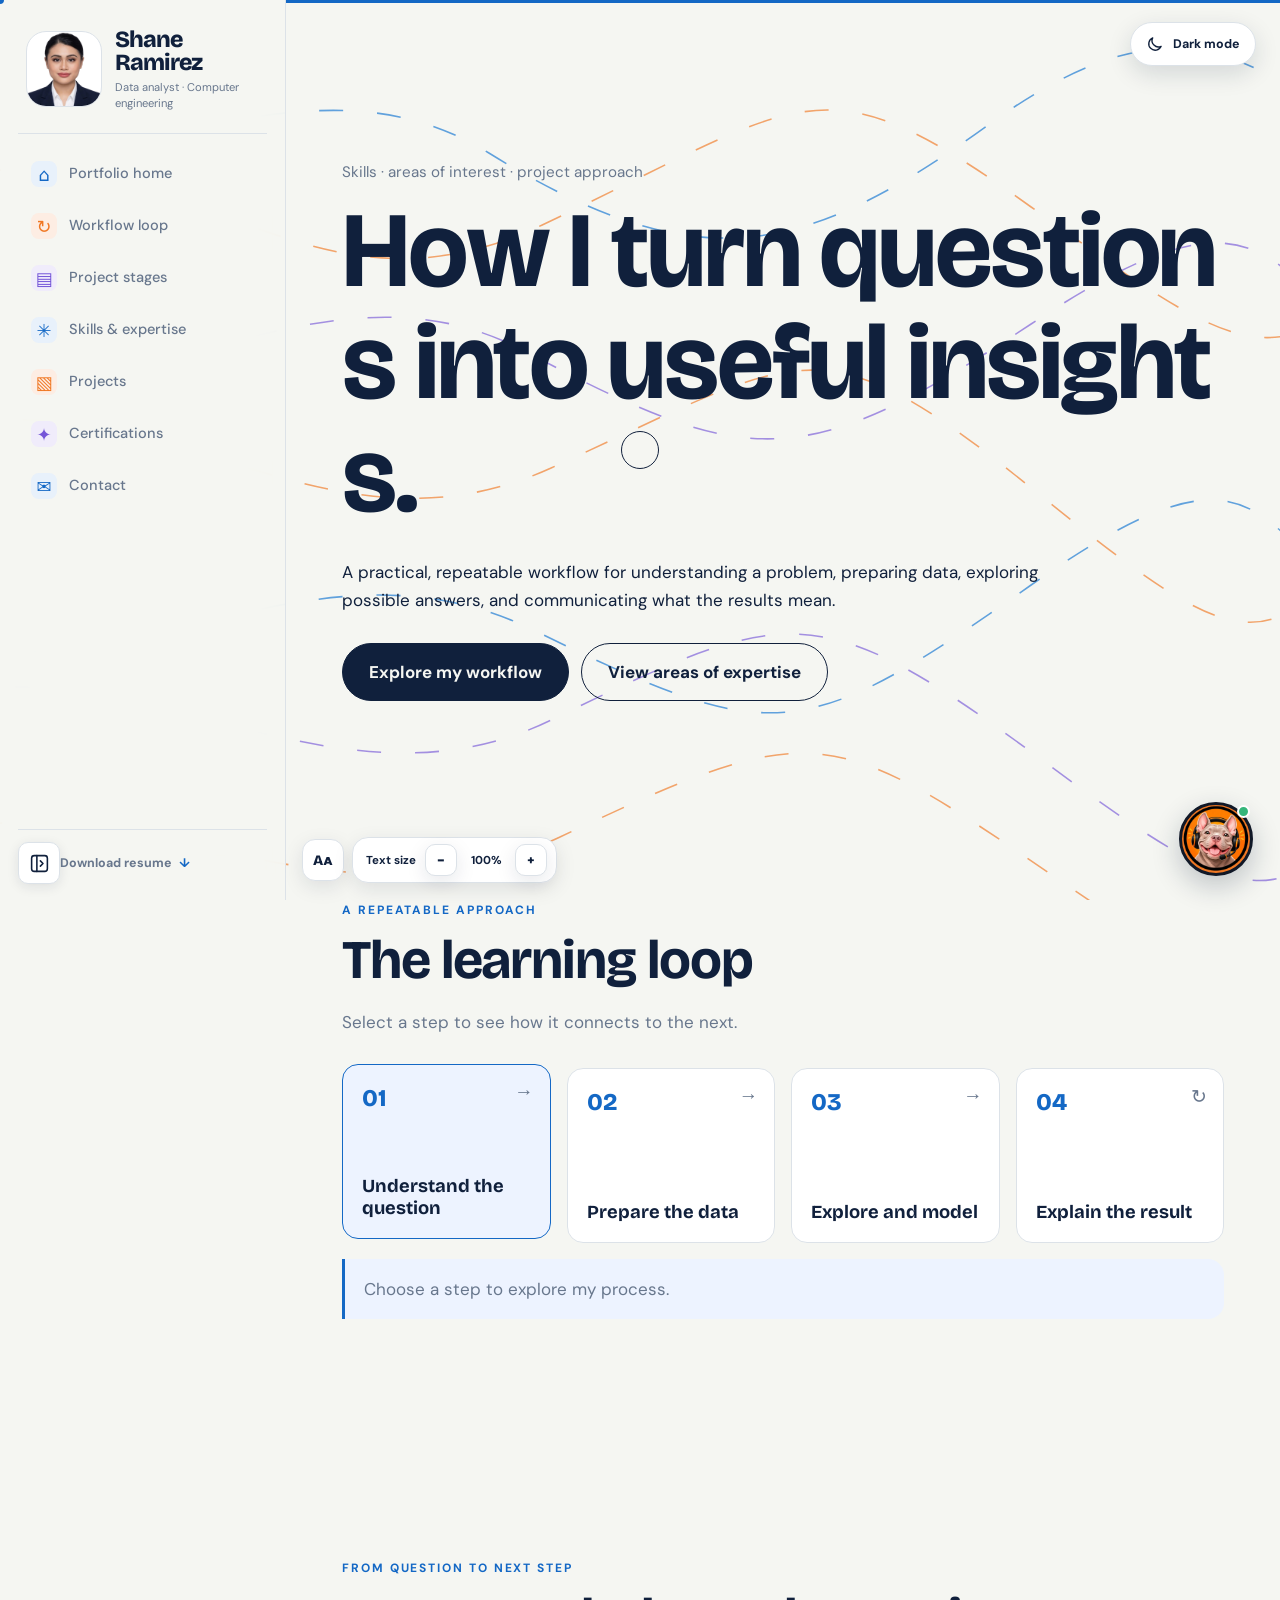
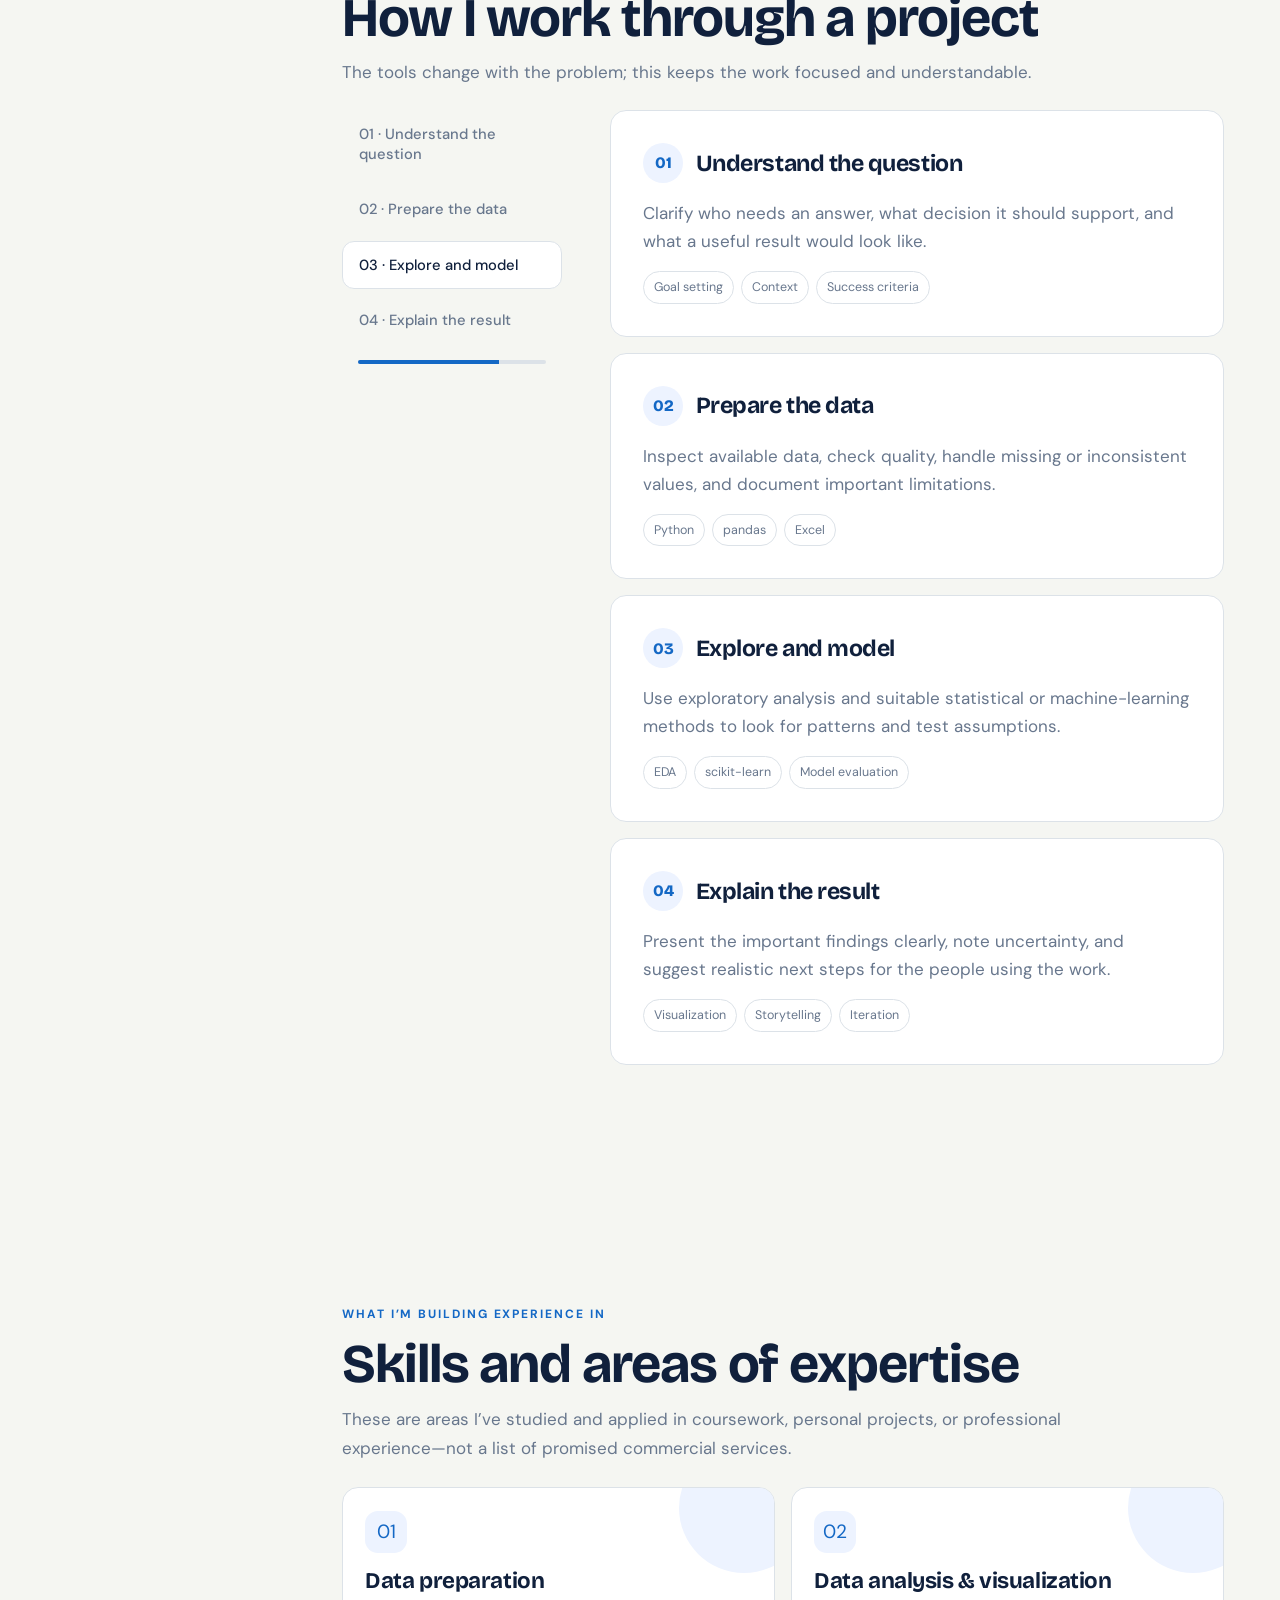
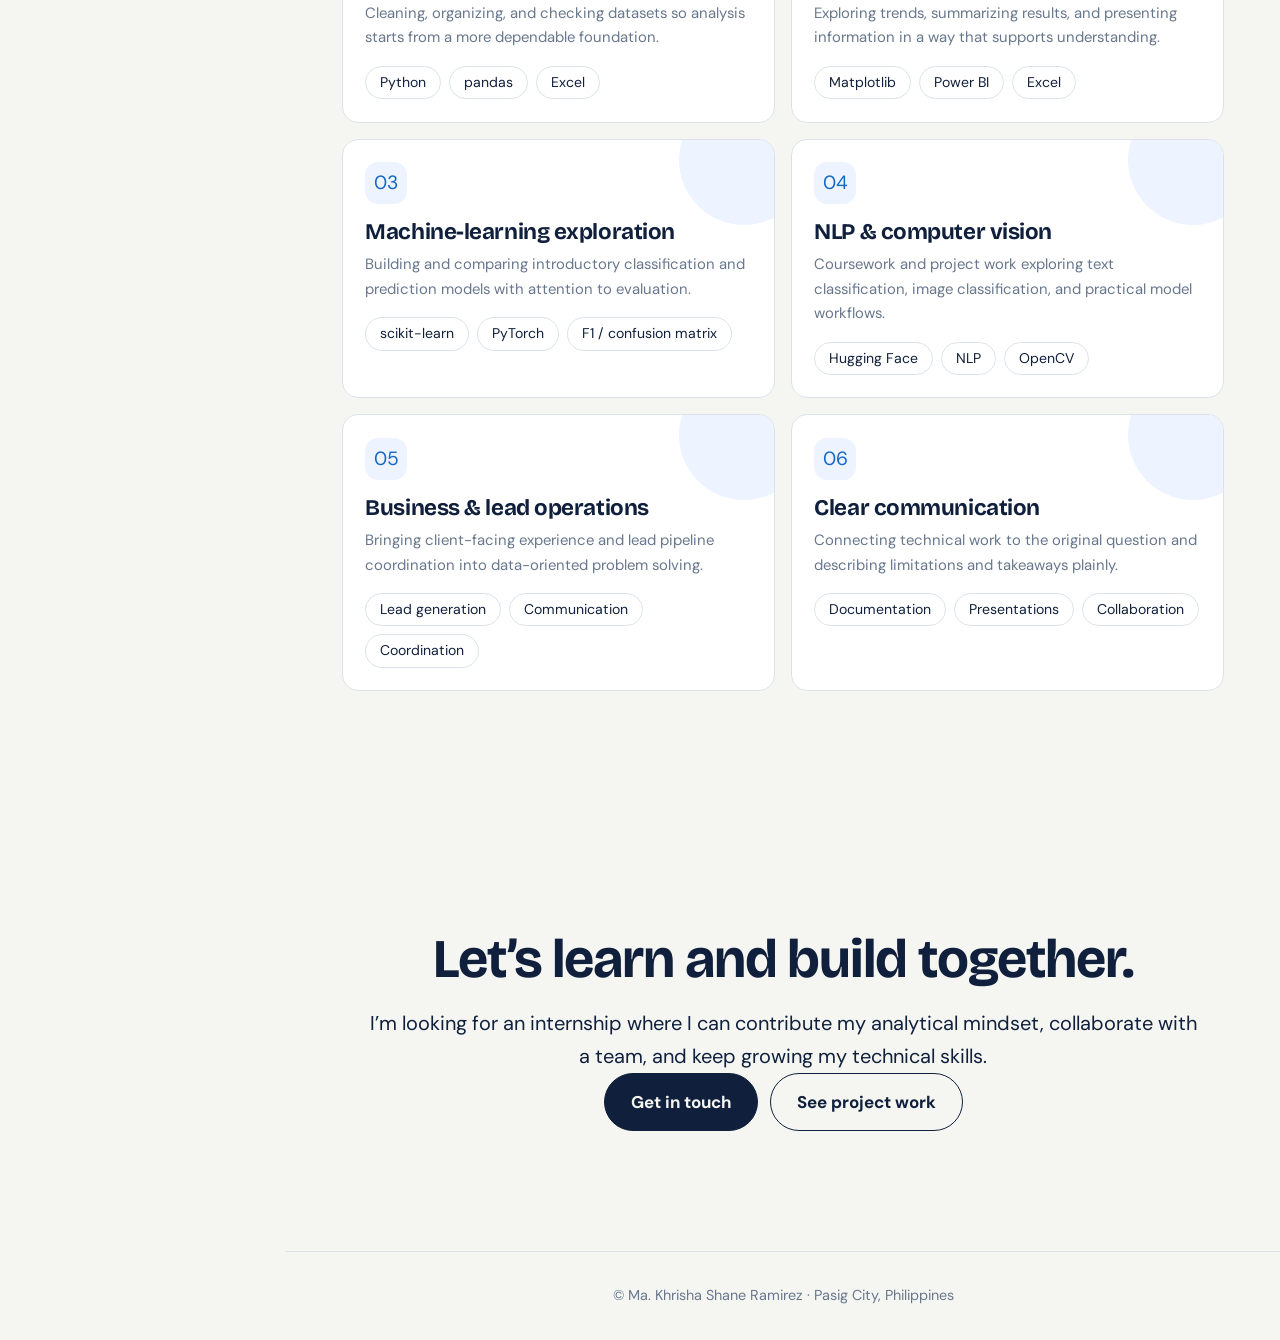
==== framework.html @ d5b4fa2a "First UI Revision" ====
<!DOCTYPE html>
<html lang="en">
<head>
<meta charset="UTF-8">
<meta name="viewport" content="width=device-width, initial-scale=1, viewport-fit=cover">
<title>Skills &amp; Working Framework | Shane Ramirez</title>
<meta name="description" content="Explore Shane Ramirez's data analytics, data preparation, visualization, and machine-learning interests and how each project moves from question to insight.">
<meta name="theme-color" content="#F4F4ED">
<link rel="preconnect" href="https://fonts.googleapis.com">
<link rel="preconnect" href="https://fonts.gstatic.com" crossorigin>
<link href="https://fonts.googleapis.com/css2?family=Bricolage+Grotesque:opsz,wght@12..96,500;12..96,700;12..96,800&family=DM+Sans:wght@400;500;700&display=swap" rel="stylesheet">
<link rel="stylesheet" href="css/tokens.css">
<link rel="stylesheet" href="css/base.css">
<link rel="stylesheet" href="css/components.css">
<link rel="stylesheet" href="css/animations.css">
<link rel="stylesheet" href="css/framework.css">
</head>
<body>
<div class="progress" id="progress"></div>
<svg class="ambient-lines" viewBox="0 0 1440 1000" preserveAspectRatio="none" aria-hidden="true">
  <path class="ambient-lines__path ambient-lines__path--blue" d="M-150 110 C 100 260, 320 30, 550 170 S 900 290, 1110 140 S 1420 50, 1580 210"/>
  <path class="ambient-lines__path ambient-lines__path--orange" d="M-150 230 C 180 80, 310 390, 610 250 S 920 60, 1160 230 S 1440 430, 1580 270"/>
  <path class="ambient-lines__path ambient-lines__path--violet" d="M-160 390 C 110 520, 340 260, 590 390 S 900 530, 1160 360 S 1440 280, 1580 470"/>
  <path class="ambient-lines__path ambient-lines__path--orange" d="M-160 520 C 130 350, 330 650, 620 520 S 920 350, 1170 550 S 1430 730, 1580 540"/>
  <path class="ambient-lines__path ambient-lines__path--blue" d="M-150 680 C 100 820, 330 570, 600 700 S 900 830, 1160 650 S 1420 570, 1580 760"/>
  <path class="ambient-lines__path ambient-lines__path--violet" d="M-170 810 C 100 660, 350 930, 620 800 S 920 660, 1180 850 S 1450 1010, 1590 820"/>
  <path class="ambient-lines__path ambient-lines__path--orange" d="M-150 950 C 120 830, 350 1060, 630 930 S 930 800, 1180 970 S 1430 1110, 1580 960"/>
</svg>
<div class="cursor-dot" id="cursorDot"></div>
<div class="cursor-ring" id="cursorRing"><span id="cursorLabel"></span></div>

<aside class="sidebar" aria-label="Portfolio navigation">
  <a class="sidebar__identity" href="index.html">
    <img src="assets/images/profile-photo.png" alt="" class="sidebar__avatar">
    <span class="sidebar__name">Shane<br>Ramirez</span>
    <span class="sidebar__role">Data analyst · Computer engineering</span>
  </a>
  <button class="burger sidebar__menu-toggle" id="burger" aria-label="Open navigation" aria-expanded="false"><span></span><span></span></button>
  <nav class="nav__links" id="navLinks" aria-label="Portfolio sections">
    <a href="index.html"><span aria-hidden="true">⌂</span>Portfolio home</a>
    <a href="#loop"><span aria-hidden="true">↻</span>Workflow loop</a>
    <a href="#stages"><span aria-hidden="true">▤</span>Project stages</a>
    <a href="#expertise"><span aria-hidden="true">✳</span>Skills &amp; expertise</a>
    <a href="index.html#projects"><span aria-hidden="true">▧</span>Projects</a>
    <a href="index.html#badges"><span aria-hidden="true">✦</span>Certifications</a>
    <a href="index.html#contact"><span aria-hidden="true">✉</span>Contact</a>
  </nav>
  <div class="sidebar__footer">
    <button class="sidebar__collapse" id="sidebarCollapse" type="button" aria-label="Minimize sidebar" aria-pressed="false"><svg viewBox="0 0 24 24" aria-hidden="true"><rect x="3" y="3" width="18" height="18" rx="3"/><path d="M9 3v18m4-12 3 3-3 3"/></svg></button>
    <a class="sidebar__resume" href="resume/Resume_ShaneRamirez.pdf" download>Download resume <span aria-hidden="true">↓</span></a>
  </div>
</aside>
<button class="theme-toggle theme-toggle--floating" id="themeToggle" aria-label="Switch to dark mode"><svg class="theme-toggle__icon" viewBox="0 0 24 24" aria-hidden="true"><path d="M20.2 15.1A8.5 8.5 0 0 1 8.9 3.8 8.6 8.6 0 1 0 20.2 15.1Z"/></svg><span>Dark mode</span></button>
<div class="reading-tools">
  <button class="reading-tools__toggle" id="fontSizeToggle" type="button" aria-expanded="false" aria-controls="fontSizeMenu" aria-label="Adjust text size">Aᴀ</button>
  <div class="reading-tools__menu" id="fontSizeMenu" hidden><span>Text size</span><button type="button" id="fontSizeDown" aria-label="Decrease text size">−</button><output id="fontSizeValue">100%</output><button type="button" id="fontSizeUp" aria-label="Increase text size">+</button></div>
</div>

<main id="top" class="site-main">
<section class="fw-hero">
  <p class="meta reveal-load">Skills · areas of interest · project approach</p>
  <h1 class="hero__title"><span class="split" data-split>How I turn questions into useful insights.</span></h1>
  <p class="hero__lead reveal-load">A practical, repeatable workflow for understanding a problem, preparing data, exploring possible answers, and communicating what the results mean.</p>
  <div class="hero__cta reveal-load">
    <a class="btn" href="#stages" data-magnetic>Explore my workflow</a>
    <a class="btn btn--ghost" href="#expertise" data-magnetic>View areas of expertise</a>
  </div>
</section>

<section id="loop" class="section" data-reveal>
  <p class="eyebrow">A REPEATABLE APPROACH</p>
  <h2>The learning loop</h2>
  <p class="muted">Select a step to see how it connects to the next.</p>
  <div class="loop" id="loop-ring"></div>
  <p class="loop__note" id="loopNote" aria-live="polite">Choose a step to explore my process.</p>
</section>

<section id="stages" class="section fw-layout">
  <div class="fw-section-heading"><p class="eyebrow">FROM QUESTION TO NEXT STEP</p><h2>How I work through a project</h2><p class="muted">The tools change with the problem; this keeps the work focused and understandable.</p></div>
  <aside class="fw-side"><ol id="stageNav"></ol><div class="fw-prog"><i id="stageProg"></i></div></aside>
  <div class="fw-stages" id="stageList"></div>
</section>

<section id="expertise" class="section" data-reveal>
  <p class="eyebrow">WHAT I’M BUILDING EXPERIENCE IN</p>
  <h2>Skills and areas of expertise</h2>
  <p class="muted fw-intro">These are areas I’ve studied and applied in coursework, personal projects, or professional experience—not a list of promised commercial services.</p>
  <div class="expertise-grid" id="expertiseGrid"></div>
</section>

<section class="section contact" data-reveal>
  <h2>Let’s learn and build together.</h2>
  <p class="lead">I’m looking for an internship where I can contribute my analytical mindset, collaborate with a team, and keep growing my technical skills.</p>
  <div class="hero__cta"><a class="btn" href="index.html#contact" data-magnetic>Get in touch</a><a class="btn btn--ghost" href="index.html#projects" data-magnetic>See project work</a></div>
</section>
</main>
<footer class="footer">© Ma. Khrisha Shane Ramirez · Pasig City, Philippines</footer>
<div class="toast" id="toast" role="status"></div>
<button class="chat-launcher chat-launcher--floating" id="chatLauncher" type="button" aria-label="Chat with Moana" aria-expanded="false"><span class="chat-launcher__prompt" id="chatPrompt">How can I help?</span><span class="chat-launcher__icon"><img src="assets/images/moana-help.png" alt=""><i></i></span></button>
<section class="chat-panel" id="chatPanel" aria-label="Chat with Moana" aria-hidden="true" hidden>
  <header class="chat-panel__header"><img class="chat-panel__avatar" src="assets/images/moana-help.png" alt=""><div><b>Moana</b><span><i></i> Portfolio guide · FAQ</span></div><button id="chatClose" type="button" aria-label="Close chat">×</button></header>
  <div class="chat-panel__faqs">
    <p>QUICK FAQs</p>
    <details><summary>What can Shane help with?</summary><p>Shane is building experience in analytics, data preparation, Python, SQL, Excel, and machine-learning projects. See the portfolio and contact section to discuss a specific need.</p></details>
    <details><summary>Could Shane help my business?</summary><p>It depends on the problem and scope. The chat can ask a few questions and point you to relevant experience, but it cannot promise a business outcome.</p></details>
    <details><summary>What tools has Shane used?</summary><p>Projects and coursework include Python, pandas, scikit-learn, SQL, Excel, PyTorch, Matplotlib, and Power BI.</p></details>
  </div>
  <div class="chat-panel__messages" id="chatMessages" aria-live="polite"><div class="chat-message chat-message--bot">Hi! I’m Moana, a guided portfolio assistant. Ask about Shane’s work, or tell me about your business and I’ll ask a few questions to help assess fit.</div><div class="chat-suggestions"><button type="button">Could Shane help my business?</button><button type="button">What projects has Shane built?</button></div></div>
  <form class="chat-panel__form" id="chatForm"><label class="sr-only" for="chatInput">Ask Moana a question</label><input id="chatInput" name="question" placeholder="Ask a question..." autocomplete="off" required><button type="submit" aria-label="Send message">↑</button></form>
  <p class="chat-panel__disclaimer">Guided FAQ assistant, not generative AI. Messages aren’t stored.</p>
</section>

<script src="js/data.js"></script>
<script src="js/theme.js"></script>
<script src="js/cursor.js"></script>
<script src="js/animations.js"></script>
<script src="js/data.js"></script>
<script src="js/framework-data.js"></script>
<script src="js/framework.js"></script>
<script src="js/accessibility.js"></script>
<script src="js/chatbot.js"></script>
</body>
</html>
---- css/tokens.css ----
/* Single place to tune the look. Replace values to match your reference exactly. */
:root{
  --bg:#F5F6F2; --surface:#FFFFFF; --ink:#10203C; --muted:#68778D; --line:#DCE2E8;
  --accent:#1468C5; --accent-ink:#FFFFFF; --surface-soft:#EDF3FF;
  --orange:#F07824; --violet:#7556D8; --blue:#1677D2; --black:#101827;
  --font-display:'Bricolage Grotesque',system-ui,sans-serif;
  --font-body:'DM Sans',system-ui,sans-serif;
  --radius:16px; --ease:cubic-bezier(.22,.8,.2,1); --dur:.7s;
  --max:1120px; --pad:clamp(20px,5vw,56px); --sidebar-width:286px; --sidebar-collapsed-width:82px;
}
[data-theme="dark"]{
  --bg:#101827; --surface:#172338; --ink:#F0F4FB; --muted:#9CAAC1; --line:#2A3850;
  --accent:#77B8FF; --accent-ink:#10203C; --surface-soft:#1C2D49;
  --orange:#FF9952; --violet:#A48BFF; --blue:#67ACFF; --black:#080E1A;
}
---- css/base.css ----
*{box-sizing:border-box;margin:0;padding:0}
html{scroll-behavior:smooth;scroll-padding-top:80px}
body{background:var(--bg);color:var(--ink);font:400 1.0625rem/1.65 var(--font-body);transition:background .4s,color .4s;overflow-x:hidden}
h1,h2,h3{font-family:var(--font-display);line-height:1.05;letter-spacing:-.02em}
h2{font-size:clamp(2rem,5vw,3.4rem);margin-bottom:1.2rem}
h3{font-size:1.4rem}
a{color:inherit;text-decoration:none}
img{max-width:100%;display:block}
ul,ol{list-style:none}
:focus-visible{outline:2px solid var(--accent);outline-offset:3px}
.section{max-width:var(--max);margin:0 auto;padding:clamp(60px,10vw,120px) var(--pad)}
.muted{color:var(--muted)} .lead{font-size:1.25rem;max-width:60ch} .mt{margin-top:2.5rem}
.two-col{display:grid;grid-template-columns:1fr 1fr;gap:2.5rem}
.meta{color:var(--muted);font-size:.95rem}
@media(max-width:760px){.two-col{grid-template-columns:1fr}}
@media(hover:hover) and (pointer:fine){body.has-cursor,body.has-cursor a,body.has-cursor button{cursor:none}}
---- css/components.css ----
.nav{position:fixed;inset:0 0 auto 0;z-index:50;display:flex;align-items:center;justify-content:space-between;gap:1rem;padding:14px var(--pad);backdrop-filter:blur(14px);background:color-mix(in srgb,var(--bg) 80%,transparent);border-bottom:1px solid var(--line)}
.logo{font:800 1.2rem var(--font-display)}
.nav__links{display:flex;align-items:center;gap:1.6rem;margin-left:auto;font-weight:500}
.nav__links a:not(.btn){position:relative}
.nav__links a:not(.btn)::after{content:"";position:absolute;left:0;bottom:-4px;height:2px;width:100%;background:var(--accent);transform:scaleX(0);transform-origin:left;transition:transform .35s var(--ease)}
.nav__links a.is-active::after,.nav__links a:hover::after{transform:scaleX(1)}
.theme-toggle{display:grid;place-items:center;background:var(--surface);border:1px solid var(--line);color:var(--ink);width:42px;height:42px;border-radius:50%;transition:transform .25s var(--ease),background .3s,border-color .3s}
.theme-toggle:hover{transform:rotate(-12deg) scale(1.06);border-color:var(--accent)}
.theme-toggle__icon{width:19px;height:19px;fill:none;stroke:currentColor;stroke-width:1.8;stroke-linecap:round;stroke-linejoin:round}
.burger{display:none;background:none;border:0;width:32px;height:24px;position:relative}
.burger span{position:absolute;left:4px;right:4px;height:2px;background:var(--ink);transition:.3s}
.burger span:first-child{top:8px}.burger span:last-child{top:15px}
@media(max-width:860px){
 .burger{display:block}
 .nav__links{position:fixed;inset:60px 0 auto 0;flex-direction:column;padding:24px;background:var(--bg);border-bottom:1px solid var(--line);transform:translateY(-130%);transition:transform .4s var(--ease)}
 .nav__links.open{transform:none}
}
.btn{display:inline-block;background:var(--ink);color:var(--bg);padding:14px 26px;border-radius:99px;font-weight:700;border:1px solid var(--ink);transition:background .3s,color .3s,transform .2s}
.btn:hover{background:var(--accent);border-color:var(--accent);color:var(--accent-ink)}
.btn--ghost{background:transparent;color:var(--ink)} .btn--small{padding:8px 18px}
.hero{max-width:var(--max);margin:0 auto;padding:150px var(--pad) 60px;display:grid;grid-template-columns:1.2fr .8fr;gap:3rem;align-items:center;min-height:100vh}
.hero__title{font-size:clamp(3.2rem,9vw,7rem);margin:.6rem 0}
.hero__sub{font:700 1.15rem var(--font-display);color:var(--accent)}
.hero__lead{margin:1rem 0 1.8rem;max-width:52ch}
.hero__cta{display:flex;gap:12px;flex-wrap:wrap}
.hero__media{position:relative;isolation:isolate}
.hero__portrait-glow{position:absolute;z-index:-1;inset:0;border-radius:45%;background:conic-gradient(from 0deg,#36b8f4,#8d78ff,#f16bb3,#ffbc61,#56d5ad,#36b8f4);filter:blur(26px);opacity:.8;animation:portraitGlow 12s linear infinite}
.profile-switch{position:relative;display:block;width:100%;overflow:hidden;border:1px solid color-mix(in srgb,var(--accent) 35%,var(--line));border-radius:28px;background:color-mix(in srgb,var(--surface) 38%,transparent);padding:12px;cursor:pointer;box-shadow:0 22px 54px rgba(16,32,60,.14);transition:transform .25s var(--ease),border-color .25s}
.profile-switch:hover{transform:translateY(-4px);border-color:var(--accent)}
.hero__img{border-radius:20px;width:100%;aspect-ratio:4/5;object-fit:contain;object-position:center bottom;background:transparent;transition:transform .25s,opacity .22s,filter .25s}
.hero__img.is-switching{opacity:0;filter:blur(5px);transform:scale(.96)}
.hero__img.is-switching{animation:portraitSwap .42s var(--ease) both}
.profile-switch__hint{position:absolute;right:22px;bottom:22px;display:flex;gap:8px;align-items:center;padding:8px 12px;border:1px solid var(--line);border-radius:99px;background:color-mix(in srgb,var(--surface) 90%,transparent);color:var(--ink);font-size:.63rem;font-weight:700;letter-spacing:.07em;box-shadow:0 6px 18px rgba(16,32,60,.12)}
.profile-switch__hint span{color:var(--accent);font-size:1rem}
.chip{position:absolute;background:var(--surface);border:1px solid var(--line);border-radius:99px;padding:8px 16px;font-size:.85rem;font-weight:500;box-shadow:0 8px 24px rgba(16,32,60,.1)}
.chip--a{top:8%;left:-8%}.chip--b{bottom:6%;right:-4%}
@media(max-width:860px){.hero{grid-template-columns:1fr;padding-top:110px}.chip--a{left:4%}.chip--b{right:4%}}
.split .ch{display:inline-block}
.stats{max-width:var(--max);margin:0 auto;padding:0 var(--pad);display:grid;grid-template-columns:repeat(4,1fr);gap:1rem;border-top:1px solid var(--line)}
.stat{padding:2rem 0}.stat b{display:block;font:800 clamp(2.2rem,5vw,3.4rem) var(--font-display)}.stat span{color:var(--muted);font-size:.9rem}
@media(max-width:700px){.stats{grid-template-columns:1fr 1fr}}
.bars{display:grid;gap:1rem;margin:1.5rem 0}
.bar__top{display:flex;justify-content:space-between;font-weight:500;margin-bottom:6px}
.bar__track{height:8px;background:var(--line);border-radius:9px;overflow:hidden}
.bar__fill{height:100%;width:0;background:var(--accent);border-radius:9px;transition:width 1.2s var(--ease)}
.tags{display:flex;flex-wrap:wrap;gap:8px}.tags span{border:1px solid var(--line);padding:4px 14px;border-radius:99px;font-size:.88rem;background:var(--surface)}
.soft{display:grid;grid-template-columns:repeat(auto-fit,minmax(220px,1fr));gap:1rem;margin-top:1rem}
.soft div{background:var(--surface);border:1px solid var(--line);border-radius:var(--radius);padding:1.2rem}
.soft b{font:800 2rem var(--font-display);color:var(--accent)}
.framework-link{display:inline-flex;align-items:center;gap:10px;margin-top:1.5rem;padding:11px 16px;border:1px solid var(--line);border-radius:99px;background:var(--surface);font-weight:700;transition:border-color .2s,color .2s,transform .2s}
.framework-link:hover{border-color:var(--accent);color:var(--accent);transform:translateY(-2px)}
.steps{display:flex;gap:1rem;flex-wrap:wrap;margin-top:1.5rem}
.steps li{flex:1;min-width:180px;padding:1.2rem;border:1px solid var(--line);border-radius:var(--radius);background:var(--surface);font:700 1.2rem var(--font-display)}
.steps b{color:var(--accent);margin-right:6px}
.section__heading{display:flex;align-items:end;justify-content:space-between;gap:2rem;margin-bottom:1.7rem}
.section__heading h2{max-width:18ch;margin:0}
.section__heading>.muted{max-width:36ch}
.eyebrow{color:var(--accent);font-size:.75rem;font-weight:700;letter-spacing:.16em;margin-bottom:.7rem}
.project-board{position:relative;padding:2.4rem 1.2rem 1.2rem;border:1px solid var(--line);border-radius:30px;background:linear-gradient(120deg,var(--surface) 34%,var(--surface-soft));box-shadow:0 22px 64px rgba(16,32,60,.08)}
.project-board__hint{position:absolute;z-index:2;top:0;left:50%;transform:translate(-50%,-50%);padding:8px 15px;border:1px solid var(--line);border-radius:99px;background:var(--surface);color:var(--ink);font-size:.68rem;font-weight:700;letter-spacing:.08em;white-space:nowrap;box-shadow:0 8px 20px rgba(16,32,60,.1)}
.arrow-pointer{color:var(--accent);font-size:1rem;margin-right:5px}
.grid{display:grid;grid-template-columns:repeat(2,minmax(0,1fr));gap:1rem}
.project-card{overflow:hidden;background:var(--surface);border:1px solid var(--line);border-radius:24px;transition:transform .3s var(--ease),border-color .3s,box-shadow .3s,opacity var(--dur) var(--ease)}
.project-card:hover{transform:translateY(-5px);border-color:color-mix(in srgb,var(--accent) 55%,var(--line));box-shadow:0 16px 36px rgba(16,32,60,.1)}
.project-window{padding:10px 10px 0;background:color-mix(in srgb,var(--surface-soft) 54%,var(--surface))}
.project-window__bar{height:30px;display:flex;align-items:center;gap:5px;padding:0 7px}
.project-window__bar>span{width:8px;height:8px;border-radius:50%;background:#FF6058}
.project-window__bar>span:nth-child(2){background:#FFBD2E}.project-window__bar>span:nth-child(3){background:#28C840}
.project-window__address{height:19px;flex:1;margin-left:8px;padding:1px 9px;border:1px solid var(--line);border-radius:6px;background:var(--surface);color:var(--muted);font:500 .56rem var(--font-body);text-align:center}
.project-window__screen{min-height:170px;position:relative;overflow:hidden;padding:16px 18px 12px;border:1px solid var(--line);border-bottom:0;border-radius:12px 12px 0 0;background:var(--surface)}
.project-window__screen-top,.project-window__screen-foot{display:flex;justify-content:space-between;align-items:center;color:var(--muted);font-size:.58rem;font-weight:700;letter-spacing:.1em;text-transform:uppercase}
.project-window__screen-top>span:first-child{color:var(--accent)}
.project-window__status{padding:3px 7px;border:1px solid var(--line);border-radius:99px}
.project-window__mock-title{position:relative;z-index:1;max-width:75%;margin-top:13px;font:700 clamp(.9rem,1.8vw,1.2rem)/1.15 var(--font-display);letter-spacing:-.02em}
.project-visual{height:66px;position:relative;display:flex;align-items:end;gap:7px;margin-top:12px;padding:7px 10px;border:1px solid var(--line);border-radius:9px;background:linear-gradient(180deg,var(--surface),var(--surface-soft))}
.project-visual i{display:block;width:9%;height:var(--h);border-radius:4px 4px 1px 1px;background:color-mix(in srgb,var(--accent) 68%,white);opacity:.85}
.project-visual i:nth-child(1){--h:38%}.project-visual i:nth-child(2){--h:67%}.project-visual i:nth-child(3){--h:50%}.project-visual i:nth-child(4){--h:84%}.project-visual i:nth-child(5){--h:61%}
.project-visual b{position:absolute;top:15px;left:34%;width:44%;height:24px;border-top:2px solid var(--accent);border-radius:50%;transform:rotate(-8deg)}
.project-window--1 .project-visual i{background:color-mix(in srgb,#f5a34b 68%,white)}.project-window--1 .project-visual b{border-color:#f5a34b}
.project-window--2 .project-visual i{background:color-mix(in srgb,#8b7fe8 68%,white)}.project-window--2 .project-visual b{border-color:#8b7fe8}
.project-window--3 .project-visual i{background:color-mix(in srgb,#57b99a 68%,white)}.project-window--3 .project-visual b{border-color:#57b99a}
.project-window__screen-foot{margin-top:10px}
.project-window__screen-foot span:last-child{font-size:1rem;color:var(--accent)}
.project-card__body{position:relative;padding:1rem 1.1rem 1.2rem}
.project-card__body small{color:var(--accent);font-weight:700;font-size:.7rem;letter-spacing:.08em;text-transform:uppercase}
.project-card__body h3{margin:.35rem 0;font-size:1.3rem}
.project-card__body p{color:var(--muted);font-size:.88rem;line-height:1.55}
.project-card__body .tags{margin-top:.85rem}
.project-card__arrow,.future-card__arrow{display:grid;place-items:center;width:32px;height:32px;border:1px solid var(--line);border-radius:50%;color:var(--ink);font-size:1rem}
.project-card__arrow{position:absolute;top:14px;right:15px}
.future-section{padding-top:45px}
.future-section__intro{max-width:62ch;margin-top:-.8rem;margin-bottom:1.5rem}
.carousel-controls{display:flex;gap:8px;flex-shrink:0}
.carousel-arrow{display:grid;place-items:center;width:46px;height:46px;border:1px solid var(--line);border-radius:50%;background:var(--surface);color:var(--ink);font-size:1.25rem;transition:color .2s,background .2s,border-color .2s,transform .2s}
.carousel-arrow:hover{background:var(--ink);color:var(--bg);border-color:var(--ink);transform:translateY(-2px)}
.future-track{display:grid;grid-auto-columns:minmax(260px,32%);grid-auto-flow:column;gap:1rem;overflow-x:auto;padding:4px 2px 18px;scroll-snap-type:x mandatory;scrollbar-width:thin;scrollbar-color:var(--line) transparent}
.future-card{min-height:280px;display:flex;flex-direction:column;align-items:flex-start;padding:1.25rem;border:1px solid var(--line);border-radius:22px;background:var(--surface);scroll-snap-align:start}
.future-card__top{width:100%;display:flex;align-items:center;justify-content:space-between;margin-bottom:1.25rem}
.future-card__number{font:800 1.2rem var(--font-display);color:var(--accent)}
.future-card .eyebrow{font-size:.63rem;margin-bottom:.5rem}
.future-card h3{font-size:1.28rem;margin-bottom:.55rem}
.future-card>p:not(.eyebrow){font-size:.88rem;line-height:1.55}
.future-card .tags{margin-top:1rem}
.future-card__status{display:flex;align-items:center;gap:7px;margin-top:auto;padding-top:1.25rem;color:var(--muted);font-size:.62rem;font-weight:700;letter-spacing:.1em}
.future-card__status i{width:7px;height:7px;border-radius:50%;background:#e4a342}
.timeline{border-left:2px solid var(--line);padding-left:1.8rem;display:grid;gap:2rem}
.timeline li{position:relative}
.timeline li::before{content:"";position:absolute;left:-2.25rem;top:.5rem;width:12px;height:12px;border-radius:50%;background:var(--accent)}
.timeline time{color:var(--muted);font-size:.9rem}
.tabs{display:flex;gap:10px;margin:1.5rem 0}
.tab{background:none;border:1px solid var(--line);color:var(--ink);padding:10px 20px;border-radius:99px;font:inherit;font-weight:500;transition:.3s}
.tab.is-active{background:var(--ink);color:var(--bg)}
.certs{display:grid;gap:.8rem}
.certs li{display:flex;justify-content:space-between;gap:1rem;align-items:center;padding:1rem 1.2rem;border:1px solid var(--line);border-radius:var(--radius);background:var(--surface);animation:fadeUp .5s var(--ease) both}
.certs button{background:none;border:0;color:var(--accent);font:inherit;font-weight:700}
.contact{text-align:center}.contact .lead,.contact .hero__cta{margin-inline:auto;justify-content:center}
.socials{display:flex;gap:1.5rem;justify-content:center;margin-top:2.5rem;flex-wrap:wrap}
.socials a{width:44px;height:44px;display:grid;place-items:center;border:1px solid var(--line);border-radius:50%;background:var(--surface);transition:color .2s,background .2s,border-color .2s,transform .2s}
.socials a:hover{color:var(--accent-ink);background:var(--accent);border-color:var(--accent);transform:translateY(-3px)}
.socials svg{width:18px;height:18px;fill:currentColor}
.footer{text-align:center;padding:2rem;color:var(--muted);border-top:1px solid var(--line);font-size:.9rem}
.modal{position:fixed;inset:0;background:rgba(0,0,0,.55);display:grid;place-items:center;z-index:90;padding:20px}
.modal[hidden]{display:none}
.modal__box{background:var(--surface);padding:2rem;border-radius:var(--radius);max-width:460px;width:100%;animation:pop .35s var(--ease)}
.modal__close{float:right;background:none;border:0;color:var(--muted);font:inherit}
.modal__box .btn{margin-top:1.2rem}
.progress{position:fixed;top:0;left:0;height:3px;width:0;background:var(--accent);z-index:100}
.cursor-dot,.cursor-ring{position:fixed;top:0;left:0;pointer-events:none;z-index:200;opacity:0;transition:opacity .3s}
.cursor-dot{width:8px;height:8px;border-radius:50%;background:var(--accent);margin:-4px 0 0 -4px}
.cursor-ring{width:38px;height:38px;margin:-19px 0 0 -19px;border:1.5px solid var(--ink);border-radius:50%;display:grid;place-items:center;font:700 .65rem var(--font-body);transition:width .3s var(--ease),height .3s var(--ease),margin .3s var(--ease),background .3s,opacity .3s}
body.has-cursor .cursor-dot,body.has-cursor .cursor-ring{opacity:1}
.cursor-ring.is-link{width:64px;height:64px;margin:-32px 0 0 -32px;background:color-mix(in srgb,var(--accent) 18%,transparent);border-color:var(--accent)}
.cursor-ring.is-view{width:84px;height:84px;margin:-42px 0 0 -42px;background:var(--accent);color:var(--accent-ink);border-color:var(--accent)}
@media(max-width:760px){
 .section__heading{align-items:flex-start;flex-direction:column;gap:1rem}
 .section__heading h2{max-width:22ch}
 .grid{grid-template-columns:1fr}
 .project-board{padding:2.2rem .7rem .7rem;border-radius:23px}
 .project-window__screen{min-height:155px}
 .future-track{grid-auto-columns:minmax(250px,82vw)}
}
@media(max-width:480px){
 .project-window__screen{padding:14px 13px 10px}
 .project-card__body{padding:1rem}
 .project-card__body h3{padding-right:25px}
}

.sidebar{position:fixed;inset:0 auto 0 0;z-index:60;width:var(--sidebar-width);display:flex;flex-direction:column;padding:24px 18px 16px;border-right:1px solid var(--line);background:color-mix(in srgb,var(--bg) 94%,transparent);backdrop-filter:blur(18px);overflow:auto}
.sidebar__identity{display:grid;grid-template-columns:76px 1fr;column-gap:13px;align-items:center;padding:4px 8px 22px;border-bottom:1px solid var(--line)}
.sidebar__collapse{width:42px;height:42px;display:grid;place-items:center;border:1px solid var(--line);border-radius:10px;background:var(--surface);color:var(--ink);box-shadow:0 3px 12px rgba(16,32,60,.1);cursor:pointer;transition:transform .3s var(--ease),color .2s,border-color .2s}
.sidebar__collapse:hover{color:var(--accent);border-color:var(--accent)}
.sidebar__collapse svg{width:21px;height:21px;fill:none;stroke:currentColor;stroke-width:1.8;stroke-linecap:round;stroke-linejoin:round}
.sidebar-collapsed .sidebar{width:var(--sidebar-collapsed-width);padding-inline:12px}
.sidebar-collapsed .sidebar__identity{grid-template-columns:1fr;justify-items:center;padding-inline:0}
.sidebar-collapsed .sidebar__avatar{grid-row:auto}
.sidebar-collapsed .sidebar__name,.sidebar-collapsed .sidebar__role,.sidebar-collapsed .sidebar__resume{display:none}
.sidebar-collapsed .sidebar__collapse{transform:rotate(180deg)}
.sidebar-collapsed .sidebar .nav__links a:not(.btn){justify-content:center;padding:11px 5px;font-size:0}
.sidebar-collapsed .sidebar .nav__links a:not(.btn)>span{font-size:1.25rem}
.sidebar-collapsed .sidebar__footer{justify-content:center;padding:0;border:0}
.sidebar-collapsed .site-main,.sidebar-collapsed .footer{margin-left:var(--sidebar-collapsed-width)}
.sidebar-collapsed .progress{left:var(--sidebar-collapsed-width);width:calc(100% - var(--sidebar-collapsed-width))}
.sidebar,.site-main,.footer,.progress{transition:width .35s var(--ease),margin-left .35s var(--ease),left .35s var(--ease)}
.sidebar__avatar{grid-row:span 2;width:76px;height:76px;border:1px solid var(--line);border-radius:20px;object-fit:cover;background:var(--surface)}
.sidebar__name{font:800 1.45rem/1 var(--font-display);letter-spacing:-.04em}
.sidebar__role{align-self:start;margin-top:6px;color:var(--muted);font-size:.7rem;line-height:1.35}
.sidebar .nav__links{display:flex;flex-direction:column;align-items:stretch;gap:4px;margin:16px 0 20px;font-size:.91rem}
.sidebar .nav__links a:not(.btn){display:flex;align-items:center;gap:12px;padding:10px 12px;border:1px solid transparent;border-radius:12px;color:var(--muted);transition:color .2s,background .2s,border-color .2s}
.sidebar .nav__links a:not(.btn)::after{display:none}
.sidebar .nav__links a:not(.btn)>span{width:21px;color:var(--accent);font-size:1.12rem;text-align:center}
.sidebar .nav__links a.is-active,.sidebar .nav__links a:not(.btn):hover{color:var(--ink);background:var(--surface-soft);border-color:var(--line)}
.sidebar .nav__links a:not(.btn)>span{display:grid;place-items:center;width:26px;height:26px;border-radius:8px;background:color-mix(in srgb,var(--blue) 10%,var(--surface));transition:transform .25s var(--ease),background .25s,color .25s}
.sidebar .nav__links a:not(.btn):nth-child(3n)>span{background:color-mix(in srgb,var(--violet) 11%,var(--surface));color:var(--violet)}
.sidebar .nav__links a:not(.btn):nth-child(3n + 2)>span{background:color-mix(in srgb,var(--orange) 13%,var(--surface));color:var(--orange)}
.sidebar .nav__links a:not(.btn):hover>span,.sidebar .nav__links a.is-active>span{transform:rotate(-7deg) scale(1.08);background:var(--blue);color:#fff}
.sidebar .nav__links a:not(.btn){position:relative;overflow:hidden}
.sidebar .nav__links a:not(.btn)::before{content:"";position:absolute;left:0;top:18%;bottom:18%;width:3px;border-radius:0 5px 5px 0;background:linear-gradient(var(--orange),var(--violet),var(--blue));transform:scaleY(0);transition:transform .25s var(--ease)}
.sidebar .nav__links a:not(.btn):hover::before,.sidebar .nav__links a.is-active::before{transform:scaleY(1)}
.sidebar__footer{display:flex;align-items:center;justify-content:flex-end;margin-top:auto;padding-top:12px;border-top:1px solid var(--line)}
.sidebar__footer .sidebar__resume{margin-right:auto}
.sidebar__footer .sidebar__collapse{flex:0 0 auto}
.chat-launcher{display:flex;align-items:center;gap:10px;padding:11px 12px;border:1px solid var(--line);border-radius:14px;background:var(--surface);color:var(--ink);font:700 .9rem var(--font-body);text-align:left;cursor:pointer;transition:border-color .2s,transform .2s}
.chat-launcher:hover{border-color:var(--accent);transform:translateY(-2px)}
.chat-launcher--floating{position:fixed;right:27px;bottom:24px;z-index:112;padding:0;border:0;background:transparent;overflow:visible}
.chat-launcher__prompt{position:absolute;right:75px;bottom:17px;padding:9px 14px;border:1px solid var(--line);border-radius:99px;background:var(--surface);color:var(--ink);font-size:.82rem;white-space:nowrap;box-shadow:0 8px 25px rgba(16,32,60,.13);opacity:0;visibility:hidden;transform:translateX(8px);transition:opacity .2s,transform .2s,visibility .2s}
.chat-launcher__prompt.is-visible{opacity:1;visibility:visible;transform:none}
.chat-launcher__prompt::after{content:"";position:absolute;right:-5px;bottom:12px;width:9px;height:9px;border-top:1px solid var(--line);border-right:1px solid var(--line);background:var(--surface);transform:rotate(45deg)}
.chat-launcher__icon{display:grid;place-items:center;width:31px;height:31px;border-radius:10px;background:var(--surface-soft);color:var(--accent)}
.chat-launcher__arrow{margin-left:auto;color:var(--accent)}
.chat-launcher--floating .chat-launcher__icon{position:relative;width:74px;height:74px;border:3px solid var(--black);border-radius:50%;background:var(--orange);box-shadow:0 10px 28px rgba(16,32,60,.24);transition:transform .25s var(--ease),box-shadow .25s}
.chat-launcher--floating:hover .chat-launcher__icon{transform:translateY(-4px) rotate(-5deg);box-shadow:0 15px 34px rgba(16,32,60,.25)}
.chat-launcher--floating .chat-launcher__icon img{width:100%;height:100%;border-radius:50%;object-fit:cover}
.chat-launcher--floating .chat-launcher__icon i{position:absolute;right:0;top:0;width:13px;height:13px;border:2px solid var(--surface);border-radius:50%;background:#35b67a}
.sidebar__resume{color:var(--muted);font-size:.78rem;font-weight:700}
.sidebar__resume:hover{color:var(--accent)}
.sidebar__resume span{padding-left:4px;color:var(--accent)}
.theme-toggle--floating{position:fixed;top:22px;right:24px;z-index:75;display:flex;align-items:center;gap:9px;width:auto;height:44px;padding:0 15px;border-radius:99px;background:var(--surface);box-shadow:0 8px 24px rgba(16,32,60,.14);font:700 .78rem var(--font-body)}
.theme-toggle--floating .theme-toggle__icon{width:18px;height:18px}
.reading-tools{position:fixed;left:calc(var(--sidebar-width) + 16px);bottom:17px;z-index:105;display:flex;align-items:center;gap:8px}
body.sidebar-collapsed .reading-tools{left:calc(var(--sidebar-collapsed-width) + 16px)}
.reading-tools__toggle,.reading-tools__menu button{display:grid;place-items:center;width:42px;height:42px;border:1px solid var(--line);border-radius:13px;background:var(--surface);color:var(--ink);font:800 .9rem var(--font-display);box-shadow:0 6px 20px rgba(16,32,60,.1);cursor:pointer}
.reading-tools__menu{display:flex;align-items:center;gap:9px;padding:6px 9px 6px 13px;border:1px solid var(--line);border-radius:16px;background:var(--surface);box-shadow:0 6px 20px rgba(16,32,60,.1)}
.reading-tools__menu>span{font-size:.72rem;font-weight:700}
.reading-tools__menu button{width:32px;height:32px;border-radius:10px}
.reading-tools__menu output{min-width:40px;text-align:center;font-size:.72rem;font-weight:700}
.sidebar__menu-toggle{display:none}
.site-main,.footer{position:relative;z-index:1;margin-left:var(--sidebar-width)}
.site-main .hero{padding-top:48px}
.hero__title{display:flex;flex-direction:column;align-items:flex-start;gap:0}
.hero__title-line{display:block}
.hero__title-line--last{color:var(--accent)}
.progress{left:var(--sidebar-width);width:calc(100% - var(--sidebar-width))}
.cert-gallery{display:grid;grid-template-columns:repeat(auto-fill,minmax(220px,1fr));gap:18px;padding:12px 4px 24px}
.cert-card{display:block;min-width:0}
.cert-card__tilt{position:relative;display:block;height:220px;padding:10px;overflow:hidden;border:1px solid var(--line);border-radius:18px;background:linear-gradient(135deg,var(--surface-soft),var(--surface));box-shadow:0 10px 24px rgba(16,32,60,.08);transition:transform .4s var(--ease),opacity .4s,box-shadow .3s;transform-style:preserve-3d;perspective:1000px}
.cert-card__tilt::before,.cert-card__tilt::after{content:"";position:absolute;inset:9px;border:1px solid color-mix(in srgb,var(--accent) 24%,var(--line));border-radius:12px;background:var(--surface);transform:translateZ(-10px) rotate(-3deg);opacity:.56}
.cert-card__tilt::after{transform:translateZ(-18px) rotate(3deg);opacity:.3}
.cert-card__preview{position:relative;z-index:1;width:100%;height:100%;border:0;border-radius:10px;background:white;pointer-events:none}
.cert-card__open{position:absolute;z-index:2;inset:0;width:100%;display:flex;align-items:flex-end;justify-content:flex-end;gap:6px;padding:12px;border:0;background:linear-gradient(180deg,transparent 58%,rgba(16,24,39,.55));color:#fff;font:700 .65rem var(--font-body);letter-spacing:.08em;text-shadow:0 1px 5px rgba(0,0,0,.5);opacity:0;cursor:pointer;transition:opacity .25s}
.cert-card:hover .cert-card__open,.cert-card:focus-within .cert-card__open{opacity:1}
.cert-card:hover .cert-card__tilt,.cert-card:focus-within .cert-card__tilt{transform:rotateY(-5deg) rotateX(2deg) translateY(-4px);box-shadow:0 18px 34px rgba(16,32,60,.16)}
.cert-card__caption{display:flex;align-items:center;justify-content:space-between;gap:10px;padding:12px 3px 2px}
.cert-card__caption b,.cert-card__caption small{display:block}
.cert-card__caption b{font:700 .88rem/1.25 var(--font-display)}
.cert-card__caption small{margin-top:4px;color:var(--muted);font-size:.72rem}
.cert-card__caption-arrow{display:grid;place-items:center;width:32px;height:32px;flex:0 0 auto;border:1px solid var(--line);border-radius:50%;color:var(--accent)}
.cert-modal{position:fixed;inset:0;z-index:120;display:grid;place-items:center;padding:24px;background:rgba(11,20,35,.72);backdrop-filter:blur(3px);animation:fadeUp .25s ease both}
.cert-modal[hidden],.chat-panel[hidden]{display:none}
.cert-modal__panel{width:min(1080px,94vw);height:min(850px,92vh);display:flex;flex-direction:column;overflow:hidden;border:1px solid color-mix(in srgb,var(--line) 70%,transparent);border-radius:22px;background:color-mix(in srgb,var(--surface) 94%,transparent);box-shadow:0 30px 100px rgba(0,0,0,.35);animation:pop .35s var(--ease) both}
.cert-modal__header{display:flex;justify-content:space-between;align-items:center;gap:1rem;padding:17px 22px;border-bottom:1px solid var(--line)}
.cert-modal__header .eyebrow{margin:0 0 5px;font-size:.62rem}
.cert-modal__header h2{margin:0;font-size:clamp(1.15rem,3vw,1.7rem)}
.cert-modal__header .muted{font-size:.8rem}
.cert-modal__close{width:42px;height:42px;flex:0 0 auto;border:1px solid var(--line);border-radius:50%;background:var(--surface);color:var(--ink);font-size:1.6rem;line-height:1;cursor:pointer}
.cert-modal__viewer{flex:1;min-height:0;padding:12px;background:color-mix(in srgb,var(--bg) 76%,transparent)}
.cert-modal__viewer iframe{width:100%;height:100%;border:1px solid var(--line);border-radius:12px;background:white}
.cert-modal__footer{display:flex;align-items:center;justify-content:space-between;gap:1rem;padding:12px 18px;border-top:1px solid var(--line)}
.cert-modal__footer .muted{font-size:.75rem}
.cert-modal__footer .btn{padding:10px 17px}
.chat-panel{position:fixed;z-index:110;right:28px;bottom:96px;width:min(390px,calc(100vw - 36px));height:min(590px,calc(100vh - 120px));display:flex;flex-direction:column;overflow:hidden;border:1px solid var(--line);border-radius:22px;background:var(--surface);box-shadow:0 24px 80px rgba(12,24,42,.26);animation:pop .25s var(--ease) both}
.chat-panel__header{display:flex;align-items:center;gap:10px;padding:13px 15px;border-bottom:1px solid var(--line)}
.chat-panel__avatar{width:48px;height:48px;flex:0 0 auto;border:2px solid var(--orange);border-radius:50%;object-fit:cover}
.chat-panel__header>div:nth-child(2){flex:1}
.chat-panel__header b,.chat-panel__header span{display:block}
.chat-panel__header span{color:var(--muted);font-size:.69rem}
.chat-panel__header span i{display:inline-block;width:7px;height:7px;margin-right:5px;border-radius:50%;background:#37ad77}
.chat-panel__header button{width:34px;height:34px;border:1px solid var(--line);border-radius:10px;background:var(--bg);color:var(--ink);font-size:1.3rem;cursor:pointer}
.chat-panel__faqs{max-height:160px;flex:0 0 auto;overflow:auto;padding:9px 14px 5px;border-bottom:1px solid var(--line);background:linear-gradient(100deg,var(--black),color-mix(in srgb,var(--blue) 30%,var(--black)));color:#f4f7ff}
.chat-panel__faqs>p{margin:0 0 5px;color:var(--orange);font-size:.58rem;font-weight:800;letter-spacing:.14em}
.chat-panel__faqs details{border-top:1px solid rgba(255,255,255,.14)}
.chat-panel__faqs summary{padding:7px 0;color:#f4f7ff;font-size:.73rem;font-weight:700;cursor:pointer}
.chat-panel__faqs summary::marker{color:var(--orange)}
.chat-panel__faqs details p{padding:0 4px 8px 0;color:#bdc8d9;font-size:.7rem;line-height:1.45}
.chat-panel__messages{min-height:70px;flex:1;display:flex;flex-direction:column;gap:13px;overflow:auto;padding:14px}
.chat-message{max-width:90%;padding:11px 13px;border:1px solid var(--line);border-radius:15px;font-size:.88rem;line-height:1.5}
.chat-message--bot{align-self:flex-start;background:var(--bg)}
.chat-message--user{align-self:flex-end;border-color:color-mix(in srgb,var(--accent) 28%,var(--line));background:var(--surface-soft)}
.chat-typing{align-self:flex-start;display:flex;align-items:center;gap:5px;padding:10px 13px;border:1px solid var(--line);border-radius:15px;background:var(--bg)}
.chat-typing i{width:6px;height:6px;border-radius:50%;background:var(--orange);animation:typingDot .85s ease-in-out infinite alternate}
.chat-typing i:nth-child(2){animation-delay:.15s}.chat-typing i:nth-child(3){animation-delay:.3s}
.chat-message__sender{display:block;margin-top:5px;color:var(--muted);font-size:.65rem}
.chat-suggestions{display:flex;flex-wrap:wrap;gap:7px}
.chat-suggestions button{padding:7px 10px;border:1px solid var(--line);border-radius:99px;background:var(--surface);color:var(--ink);font:500 .72rem var(--font-body);cursor:pointer}
.chat-suggestions button:hover{border-color:var(--accent);color:var(--accent)}
.chat-panel__form{display:flex;gap:7px;padding:11px 13px;border-top:1px solid var(--line)}
.chat-panel__form input{min-width:0;flex:1;padding:11px 13px;border:1px solid var(--line);border-radius:14px;background:var(--bg);color:var(--ink);font:inherit;font-size:.85rem}
.chat-panel__form button{width:42px;height:42px;border:0;border-radius:50%;background:var(--accent);color:var(--accent-ink);font-size:1.3rem;cursor:pointer}
.chat-panel__form button:disabled,.chat-panel__form input:disabled{opacity:.58;cursor:wait}
.chat-panel__disclaimer{padding:0 15px 12px;color:var(--muted);font-size:.65rem}
.sr-only{position:absolute;width:1px;height:1px;padding:0;margin:-1px;overflow:hidden;clip:rect(0,0,0,0);white-space:nowrap;border:0}
@media(max-width:860px){
 .sidebar{inset:0 0 auto 0;width:auto;height:70px;min-height:70px;flex-direction:row;align-items:center;justify-content:space-between;overflow:visible;padding:8px 14px;border-right:0;border-bottom:1px solid var(--line);backdrop-filter:none}
 .sidebar__identity{grid-template-columns:42px auto;column-gap:9px;align-items:center;padding:0;border:0}
 .sidebar__avatar{width:42px;height:42px;border-radius:13px}
 .sidebar__name{font-size:1.05rem}
 .sidebar__role{display:none}
 .sidebar__menu-toggle{display:block;order:3;width:38px;height:38px;border:1px solid var(--line);border-radius:50%;background:var(--surface)}
 .sidebar__menu-toggle span{left:10px;right:10px}
 .sidebar__menu-toggle span:first-child{top:13px}.sidebar__menu-toggle span:last-child{top:21px}
 .sidebar .nav__links{position:fixed;inset:70px auto 0 0;width:min(290px,86vw);height:calc(100dvh - 70px);overflow:auto;display:flex;transform:translateX(-105%);padding:18px 14px;background:var(--bg);border-right:1px solid var(--line);box-shadow:14px 18px 34px rgba(16,32,60,.12);transition:transform .35s var(--ease)}
 .sidebar .nav__links.open{transform:none}
 .sidebar__footer{margin:0 10px 0 auto;padding:0;border:0}
 .sidebar__resume{display:none}
 .sidebar__collapse{display:none}
 .site-main,.footer{margin-left:0}
 .site-main .hero{padding-top:100px}
 .progress{left:0;width:100%}
 .sidebar-collapsed .sidebar{width:auto;padding:8px 14px}
 .sidebar-collapsed .sidebar__identity{grid-template-columns:42px auto;justify-items:stretch}
 .sidebar-collapsed .sidebar__name{display:block}
 .sidebar-collapsed .sidebar__role{display:none}
 .sidebar-collapsed .sidebar__avatar{grid-row:span 2}
 .sidebar-collapsed .sidebar .nav__links a:not(.btn){justify-content:flex-start;padding:10px 12px;font-size:.91rem}
 .sidebar-collapsed .sidebar .nav__links a:not(.btn)>span{width:26px;height:26px;font-size:1.12rem}
 .sidebar-collapsed .site-main,.sidebar-collapsed .footer{margin-left:0}
 .sidebar-collapsed .progress{left:0;width:100%}
 .chat-panel{right:14px;bottom:86px;width:min(390px,calc(100vw - 36px));height:min(590px,calc(100dvh - 102px))}
}
@media(max-width:560px){
 .sidebar__identity{margin-right:auto}
 .cert-gallery{grid-template-columns:repeat(2,minmax(0,1fr));gap:12px}
 .cert-card__tilt{height:190px;padding:8px}
 .cert-card__paper{padding:9px}
 .cert-card__title{font-size:.87rem}
 .cert-card__issuer{font-size:.65rem}
 .cert-card__caption b{font-size:.76rem}
 .cert-modal{padding:10px}
 .cert-modal__panel{width:100%;height:94vh;border-radius:16px}
 .cert-modal__footer{align-items:flex-start}
 .cert-modal__footer .muted{max-width:45%;line-height:1.35}
}
@media(prefers-reduced-motion:reduce){.cert-card__tilt{transition:none}}

.ambient-lines{position:fixed;inset:0;z-index:0;width:100%;height:100%;pointer-events:none;opacity:.76}
.ambient-lines__path{fill:none;stroke-width:1.55;vector-effect:non-scaling-stroke;stroke-dasharray:24 34;animation:lineFlow 24s linear infinite,lineFloat 15s ease-in-out infinite alternate;transform-box:fill-box;transform-origin:center}
.ambient-lines__path--blue{stroke:color-mix(in srgb,var(--blue) 88%,transparent)}
.ambient-lines__path--violet{stroke:color-mix(in srgb,var(--violet) 84%,transparent)}
.ambient-lines__path--orange{stroke:color-mix(in srgb,var(--orange) 86%,transparent)}
.ambient-lines__path:nth-child(2n){animation-duration:31s,19s;animation-direction:reverse,alternate-reverse}
.ambient-lines__path:nth-child(3n){animation-duration:39s,23s}
.home-topbar{max-width:var(--max);margin:0 auto;padding:24px var(--pad) 0;display:flex;align-items:center;justify-content:flex-end;gap:1rem}
.home-topbar__status{margin-right:auto;color:var(--muted);font-size:.66rem;font-weight:700;letter-spacing:.14em}
.home-topbar__status i{display:inline-block;width:8px;height:8px;margin-right:7px;border-radius:50%;background:#35ad75;box-shadow:0 0 0 4px color-mix(in srgb,#35ad75 14%,transparent)}
.home-topbar__contact{display:inline-flex;align-items:center;gap:12px;margin-right:132px;padding:11px 18px;border-radius:99px;background:var(--black);color:#fff;font-size:.82rem;font-weight:700;box-shadow:0 8px 20px rgba(16,24,39,.15);transition:transform .2s,background .2s}
.home-topbar__contact:hover{transform:translateY(-2px);background:var(--violet)}
.site-main .hero{min-height:78vh;padding-top:25px}
.hero__title{font-size:clamp(3.5rem,8.6vw,6.7rem)}
.hero__title-line--last{color:var(--ink)}
.hero__title-line--last .ch:nth-child(-n+4){color:var(--accent)}
.daily-tools{position:relative;z-index:1;max-width:calc(var(--max) - 2 * var(--pad));margin:12px auto 0;padding:10px 16px;display:flex;align-items:center;gap:14px;border:1px solid var(--line);border-radius:20px;background:color-mix(in srgb,var(--surface) 94%,transparent);box-shadow:0 10px 30px rgba(16,32,60,.07)}
.daily-tools__label{flex:0 0 auto;padding:8px 11px;border-radius:10px;background:linear-gradient(125deg,var(--blue),var(--violet));color:#fff;font-size:.62rem;font-weight:800;letter-spacing:.12em}
.daily-tools__window{flex:1;min-width:0;overflow:hidden;mask-image:linear-gradient(90deg,transparent,#000 4%,#000 96%,transparent)}
.daily-tools__track{display:flex;width:max-content;animation:toolsMarquee 28s linear infinite}
.daily-tools:hover .daily-tools__track,.daily-tools:focus-within .daily-tools__track{animation-play-state:paused}
.daily-tools__group{display:flex;align-items:center;gap:11px;padding-right:11px}
.tool-pill{display:flex;align-items:center;gap:9px;padding:6px 15px 6px 7px;border:1px solid var(--line);border-radius:99px;background:var(--surface);color:var(--ink);white-space:nowrap;font-size:.78rem;font-weight:600;box-shadow:0 3px 10px rgba(16,32,60,.04)}
.tool-pill__mark{display:grid;place-items:center;width:33px;height:33px;border-radius:50%;background:color-mix(in srgb,var(--tool-color) 15%,var(--surface));color:var(--tool-color);font:800 .9rem var(--font-display)}
.tool-pill:nth-child(6n + 2) .tool-pill__mark{background:color-mix(in srgb,var(--orange) 18%,var(--surface));color:var(--orange)}
.tool-pill:nth-child(6n + 3) .tool-pill__mark{background:color-mix(in srgb,var(--violet) 16%,var(--surface));color:var(--violet)}
.tool-pill:nth-child(6n + 4) .tool-pill__mark{background:color-mix(in srgb,var(--blue) 16%,var(--surface));color:var(--blue)}
.home-board{position:relative;z-index:1;max-width:calc(var(--max) - 2 * var(--pad));margin:14px auto 30px;padding:15px;display:grid;grid-template-columns:1.12fr 1fr 1fr 1fr;grid-template-rows:minmax(175px,auto) minmax(175px,auto);gap:12px;border:1px solid var(--line);border-radius:28px;background:linear-gradient(130deg,color-mix(in srgb,var(--surface) 94%,transparent),color-mix(in srgb,var(--blue) 11%,var(--surface-soft)));box-shadow:0 18px 50px rgba(16,32,60,.08)}
.home-tile{position:relative;min-width:0;overflow:hidden;padding:17px;border:1px solid var(--line);border-radius:19px;background:color-mix(in srgb,var(--surface) 94%,transparent);box-shadow:0 5px 16px rgba(16,32,60,.045);transition:transform .28s var(--ease),border-color .25s,box-shadow .25s}
.home-tile:hover{transform:translateY(-4px);border-color:color-mix(in srgb,var(--blue) 45%,var(--line));box-shadow:0 14px 28px rgba(16,32,60,.1)}
.home-tile--intro{grid-row:span 2;padding:25px;background:linear-gradient(145deg,var(--surface),color-mix(in srgb,var(--blue) 13%,var(--surface-soft)))}
.home-tile--intro h2{font-size:clamp(1.65rem,2.6vw,2.35rem);line-height:1.08;margin:1.2rem 0 .8rem}
.home-tile--intro h2 span{color:var(--violet)}
.home-tile--intro>p:not(.eyebrow){color:var(--muted);font-size:.82rem}
.home-tile--intro>a,.home-tile__link{display:flex;align-items:center;justify-content:space-between;gap:8px;margin-top:1.3rem;color:var(--accent);font-size:.74rem;font-weight:700}
.home-tile--work{grid-column:span 2;display:grid;grid-template-columns:auto 1fr;grid-template-rows:auto auto auto 1fr auto;column-gap:11px;align-items:start}
.home-tile__icon{position:relative;z-index:1;display:grid;place-items:center;width:34px;height:34px;grid-row:span 2;border-radius:11px;background:var(--blue);color:white;font-size:1.1rem}
.home-tile__tag{align-self:center;color:var(--blue);font-size:.61rem;font-weight:700;letter-spacing:.11em}
.home-tile h3{grid-column:2;font-size:1.08rem}
.home-tile p{grid-column:2;color:var(--muted);font-size:.76rem;line-height:1.45}
.home-tile--work .home-tile__preview,.home-tile--work .home-tile__link{grid-column:2}
.home-tile__preview{height:51px;position:relative;display:flex;align-items:end;gap:7px;margin-top:7px;padding:6px 9px;border:1px solid var(--line);border-radius:9px;background:linear-gradient(180deg,var(--surface),var(--surface-soft))}
.home-tile__preview span{width:12%;height:var(--bar-height);border-radius:4px 4px 1px 1px;background:color-mix(in srgb,var(--blue) 64%,white)}
.home-tile__preview span:nth-child(1){--bar-height:36%}.home-tile__preview span:nth-child(2){--bar-height:67%}.home-tile__preview span:nth-child(3){--bar-height:50%}.home-tile__preview span:nth-child(4){--bar-height:84%}.home-tile__preview span:nth-child(5){--bar-height:61%}
.home-tile__preview i{position:absolute;left:34%;top:13px;width:43%;height:19px;border-top:2px solid var(--orange);border-radius:50%;transform:rotate(-8deg)}
.home-tile__link{grid-column:1/-1;align-self:end;margin-top:10px}
.home-tile__link b{margin-left:auto;font-size:1rem}
.home-tile--skills .home-tile__icon{background:var(--violet)}
.home-tile--learning .home-tile__icon{background:var(--orange)}
.home-tile--journey .home-tile__icon{background:var(--black)}
.home-tile__pills{grid-column:2;display:flex;flex-wrap:wrap;gap:6px;margin-top:7px}
.home-tile__pills span{padding:4px 8px;border:1px solid var(--line);border-radius:99px;background:var(--surface-soft);font-size:.62rem;font-weight:700}
.skills__intro{max-width:62ch;margin:-.3rem 0 1.5rem}
.skills-method{display:grid;grid-template-columns:minmax(230px,.8fr) 1.6fr;gap:20px;margin:1.8rem 0;padding:16px;border:1px solid var(--line);border-radius:24px;background:linear-gradient(120deg,color-mix(in srgb,var(--surface) 96%,transparent),color-mix(in srgb,var(--blue) 14%,var(--surface-soft)));box-shadow:0 14px 36px rgba(16,32,60,.08)}
.skills-method__intro{padding:18px;border-radius:17px;background:linear-gradient(145deg,var(--black),color-mix(in srgb,var(--blue) 30%,var(--black)));color:#f5f7fc}
.skills-method__intro .eyebrow{color:var(--orange);font-size:.64rem}
.skills-method__intro h3{margin:10px 0;font-size:1.5rem}
.skills-method__intro p{color:#c5cede;font-size:.8rem;line-height:1.5}
.skills-method__steps{display:grid;grid-template-columns:repeat(3,minmax(0,1fr));gap:10px;align-items:stretch}
.skills-method__steps li{position:relative;display:flex;flex-direction:column;justify-content:center;gap:7px;min-width:0;padding:16px;border:1px solid var(--line);border-radius:17px;background:var(--surface)}
.skills-method__steps li+li::before{content:"";position:absolute;left:-12px;top:50%;width:14px;border-top:2px dotted var(--orange)}
.skills-method__steps li>span{display:grid;place-items:center;width:34px;height:34px;border-radius:11px;background:color-mix(in srgb,var(--orange) 17%,var(--surface));color:var(--orange);font-size:.7rem;font-weight:800}
.skills-method__steps li:nth-child(2)>span{background:color-mix(in srgb,var(--blue) 16%,var(--surface));color:var(--blue)}
.skills-method__steps li:nth-child(3)>span{background:color-mix(in srgb,var(--violet) 16%,var(--surface));color:var(--violet)}
.skills-method__steps b{font:700 1.02rem var(--font-display)}
.skills-method__steps small{color:var(--muted);font-size:.7rem;line-height:1.35}
.skills-grid{display:grid;grid-template-columns:repeat(3,minmax(0,1fr));gap:12px;margin-top:1rem}
.skill-card{position:relative;min-width:0;padding:18px;border:1px solid var(--line);border-radius:18px;background:color-mix(in srgb,var(--surface) 96%,transparent);box-shadow:0 8px 22px rgba(16,32,60,.055);overflow:hidden}
.skill-card::before{content:"";position:absolute;inset:0 auto 0 0;width:4px;background:var(--skill-color,var(--blue))}
.skill-card__eyebrow{color:var(--skill-color,var(--blue));font-size:.6rem;font-weight:800;letter-spacing:.12em}
.skill-card h3{margin:7px 0;font-size:1.05rem}
.skill-card>p{min-height:2.6em;color:var(--muted);font-size:.76rem;line-height:1.45}
.skill-card__items{display:grid;gap:10px;margin-top:16px}
.skill-card__item{display:grid;grid-template-columns:minmax(0,1fr) auto;gap:5px 9px;align-items:center;font-size:.7rem;font-weight:600}
.skill-card__item output{color:var(--muted);font-size:.63rem;font-weight:500}
.skill-card__meter{grid-column:1/-1;height:5px;overflow:hidden;border-radius:99px;background:var(--surface-soft)}
.skill-card__meter i{display:block;width:var(--skill-level);height:100%;border-radius:inherit;background:linear-gradient(90deg,var(--skill-color,var(--blue)),color-mix(in srgb,var(--skill-color,var(--blue)) 55%,var(--orange)))}
.skills__note{margin-top:12px;color:var(--muted);font-size:.72rem}
@keyframes lineFlow{to{stroke-dashoffset:-348}}
@keyframes lineFloat{to{translate:0 19px}}
@keyframes toolsMarquee{to{transform:translateX(-50%)}}
@keyframes typingDot{to{opacity:.3;transform:translateY(-3px)}}
@media(max-width:900px){.skills-grid{grid-template-columns:repeat(2,minmax(0,1fr))}.skills-method{grid-template-columns:1fr}}
@media(max-width:1050px){.home-board{grid-template-columns:1fr 1fr 1fr}.home-tile--intro{grid-row:span 2}.home-tile--work{grid-column:span 2}}
@media(max-width:860px){.theme-toggle--floating{top:82px;right:15px}.reading-tools{left:16px}.sidebar-collapsed .reading-tools{left:16px}.sidebar-collapsed .sidebar__avatar{width:48px;height:48px}.sidebar-collapsed .sidebar__identity{grid-template-columns:1fr;justify-items:center}.sidebar-collapsed .sidebar__name{display:none}.sidebar-collapsed .sidebar__avatar{grid-row:auto}.chat-panel{right:14px;bottom:102px}}
@media(max-width:680px){.home-topbar{padding-top:18px}.home-topbar__status{font-size:.55rem}.home-topbar__contact{margin-right:86px;padding:9px 12px;font-size:.7rem}.site-main .hero{min-height:auto;padding-top:30px}.daily-tools{margin:12px var(--pad) 0;padding:8px 10px;gap:8px}.daily-tools__label{font-size:.54rem;padding:7px}.daily-tools__group{gap:7px;padding-right:7px}.tool-pill{gap:6px;padding:5px 10px 5px 5px;font-size:.68rem}.tool-pill__mark{width:29px;height:29px}.home-board{grid-template-columns:1fr 1fr;padding:9px;gap:8px}.home-tile{padding:12px}.home-tile--intro{grid-row:span 1;grid-column:span 2}.home-tile--work{grid-column:span 2}.home-tile h3{font-size:.98rem}.home-tile p{font-size:.7rem}.home-tile__icon{width:29px;height:29px}.chat-launcher--floating{right:15px;bottom:15px}.chat-launcher--floating .chat-launcher__icon{width:62px;height:62px}.chat-launcher__prompt{right:70px;bottom:14px}.skills-method__steps{grid-template-columns:1fr;gap:8px}.skills-method__steps li{display:grid;grid-template-columns:auto 1fr;align-items:center;gap:2px 10px;padding:10px}.skills-method__steps li>span{grid-row:span 2}.skills-method__steps li+li::before{display:none}.skills-grid{grid-template-columns:1fr}.skill-card>p{min-height:0}.chat-panel__faqs{max-height:130px}.chat-panel{height:min(650px,calc(100dvh - 112px))}}
@media(max-width:480px){.chat-panel{right:10px;width:calc(100vw - 20px)}.reading-tools__menu>span{display:none}.reading-tools__toggle{width:40px;height:40px}}
@media(prefers-reduced-motion:reduce){.ambient-lines__path,.daily-tools__track,.chat-typing i{animation:none}.home-tile,.cert-card__tilt{transition:none}}
---- css/animations.css ----
@keyframes fadeUp{from{opacity:0;transform:translateY(24px)}to{opacity:1;transform:none}}
@keyframes pop{from{opacity:0;transform:scale(.94)}to{opacity:1;transform:none}}
@keyframes charIn{from{opacity:0;transform:translateY(60%) rotate(4deg)}to{opacity:1;transform:none}}
@keyframes portraitGlow{to{filter:blur(26px) hue-rotate(360deg)}}
@keyframes portraitSwap{from{opacity:.25;filter:blur(5px);transform:scale(.96)}to{opacity:1;filter:none;transform:none}}
@keyframes themeWipe{from{clip-path:circle(0 at 50% 50%)}to{clip-path:circle(150vmax at 50% 50%)}}
::view-transition-old(root){animation:none}
::view-transition-new(root){animation:themeWipe .7s cubic-bezier(.2,.75,.18,1) both}
.reveal-load{opacity:0;animation:fadeUp .9s var(--ease) forwards;animation-delay:calc(.5s + var(--i,0) * .12s)}
.split .ch{opacity:0;animation:charIn .8s var(--ease) forwards;animation-delay:calc(.05s + var(--c) * .04s)}
[data-reveal]{opacity:0;transform:translateY(32px);transition:opacity var(--dur) var(--ease),transform var(--dur) var(--ease)}
[data-reveal].in{opacity:1;transform:none}
@media(prefers-reduced-motion:reduce){
 *,*::before,*::after{animation-duration:.01ms!important;animation-delay:0s!important;transition-duration:.01ms!important}
 [data-reveal],.reveal-load,.split .ch{opacity:1;transform:none}
 html{scroll-behavior:auto}
 .hero__portrait-glow{animation:none}
}
---- css/framework.css ----
.fw-hero{max-width:var(--max);margin:0 auto;padding:160px var(--pad) 80px;min-height:70vh;display:flex;flex-direction:column;justify-content:center}
.fw-hero .hero__title{max-width:16ch}
.fw-hero .hero__lead{max-width:62ch}
.fw-section-heading{grid-column:1/-1;margin-bottom:1.5rem}
.fw-section-heading h2{margin-bottom:.65rem}
.fw-section-heading>p:last-child{max-width:58ch}
.loop{display:grid;grid-template-columns:repeat(4,minmax(0,1fr));gap:1rem;margin:2rem 0 1rem}
.loop__step{position:relative;min-height:175px;display:flex;flex-direction:column;align-items:flex-start;justify-content:space-between;padding:1.2rem;border:1px solid var(--line);border-radius:var(--radius);background:var(--surface);color:var(--ink);text-align:left;cursor:pointer;transition:transform .25s var(--ease),border-color .25s,background .25s}
.loop__step:hover,.loop__step:focus-visible,.loop__step.is-active{transform:translateY(-4px);border-color:var(--accent);background:var(--surface-soft)}
.loop__number{font:800 1.5rem var(--font-display);color:var(--accent)}
.loop__title{font:700 1.15rem var(--font-display)}
.loop__arrow{position:absolute;right:1rem;top:1rem;color:var(--muted);font-size:1.2rem}
.loop__note{min-height:3rem;padding:1rem 1.2rem;border-left:3px solid var(--accent);background:var(--surface-soft);color:var(--muted);border-radius:0 var(--radius) var(--radius) 0}
.fw-layout{display:grid;grid-template-columns:220px minmax(0,1fr);column-gap:3rem;align-items:start}
.fw-side{position:sticky;top:100px}
.fw-side ol{display:grid;gap:.5rem}
.fw-side button{width:100%;padding:.8rem 1rem;border:1px solid transparent;border-radius:12px;background:transparent;color:var(--muted);text-align:left;font:500 .92rem var(--font-body);cursor:pointer}
.fw-side button:hover,.fw-side button.is-active{color:var(--ink);border-color:var(--line);background:var(--surface)}
.fw-prog{height:4px;margin:1rem 1rem 0;background:var(--line);border-radius:9px;overflow:hidden}
.fw-prog i{display:block;width:0;height:100%;background:var(--accent);transition:width .4s var(--ease)}
.fw-stages{display:grid;gap:1rem}
.fw-stage{padding:clamp(1.2rem,3vw,2rem);border:1px solid var(--line);border-radius:var(--radius);background:var(--surface);scroll-margin-top:100px}
.fw-stage__top{display:flex;align-items:center;gap:.8rem;margin-bottom:1rem}
.fw-stage__number{display:grid;place-items:center;width:40px;height:40px;border-radius:50%;background:var(--surface-soft);color:var(--accent);font:800 1rem var(--font-display)}
.fw-stage h3{font-size:1.45rem}
.fw-stage p{color:var(--muted);max-width:65ch}
.fw-stage__meta{display:flex;flex-wrap:wrap;gap:7px;margin-top:1rem}
.fw-stage__meta span{padding:5px 10px;border:1px solid var(--line);border-radius:99px;color:var(--muted);font-size:.78rem}
.fw-intro{max-width:66ch;margin:-.4rem 0 1.5rem}
.expertise-grid{display:grid;grid-template-columns:repeat(2,minmax(0,1fr));gap:1rem;margin-top:1.6rem}
.expertise-card{position:relative;padding:1.4rem;border:1px solid var(--line);border-radius:var(--radius);background:var(--surface);overflow:hidden}
.expertise-card::after{content:"";position:absolute;right:-35px;top:-45px;width:130px;height:130px;border-radius:50%;background:var(--surface-soft);z-index:0}
.expertise-card>*{position:relative;z-index:1}
.expertise-card__icon{display:grid;place-items:center;width:42px;height:42px;margin-bottom:1rem;border-radius:13px;background:var(--surface-soft);color:var(--accent);font-size:1.2rem}
.expertise-card h3{margin-bottom:.55rem}
.expertise-card p{color:var(--muted);font-size:.93rem}
.expertise-card .tags{margin-top:1rem}
@media(max-width:760px){
 .fw-hero{min-height:auto;padding-top:130px}
 .loop{grid-template-columns:repeat(2,minmax(0,1fr))}
 .fw-layout{grid-template-columns:1fr;gap:1rem}
 .fw-side{position:relative;top:auto;z-index:2;overflow:auto}
 .fw-side ol{display:flex;width:max-content;min-width:100%}
 .fw-side li{min-width:125px}
 .fw-side button{height:100%}
 .fw-prog{margin:.7rem 0 0}
 .expertise-grid{grid-template-columns:1fr}
}
@media(prefers-reduced-motion:reduce){.loop__step:hover,.loop__step:focus-visible,.loop__step.is-active{transform:none}}
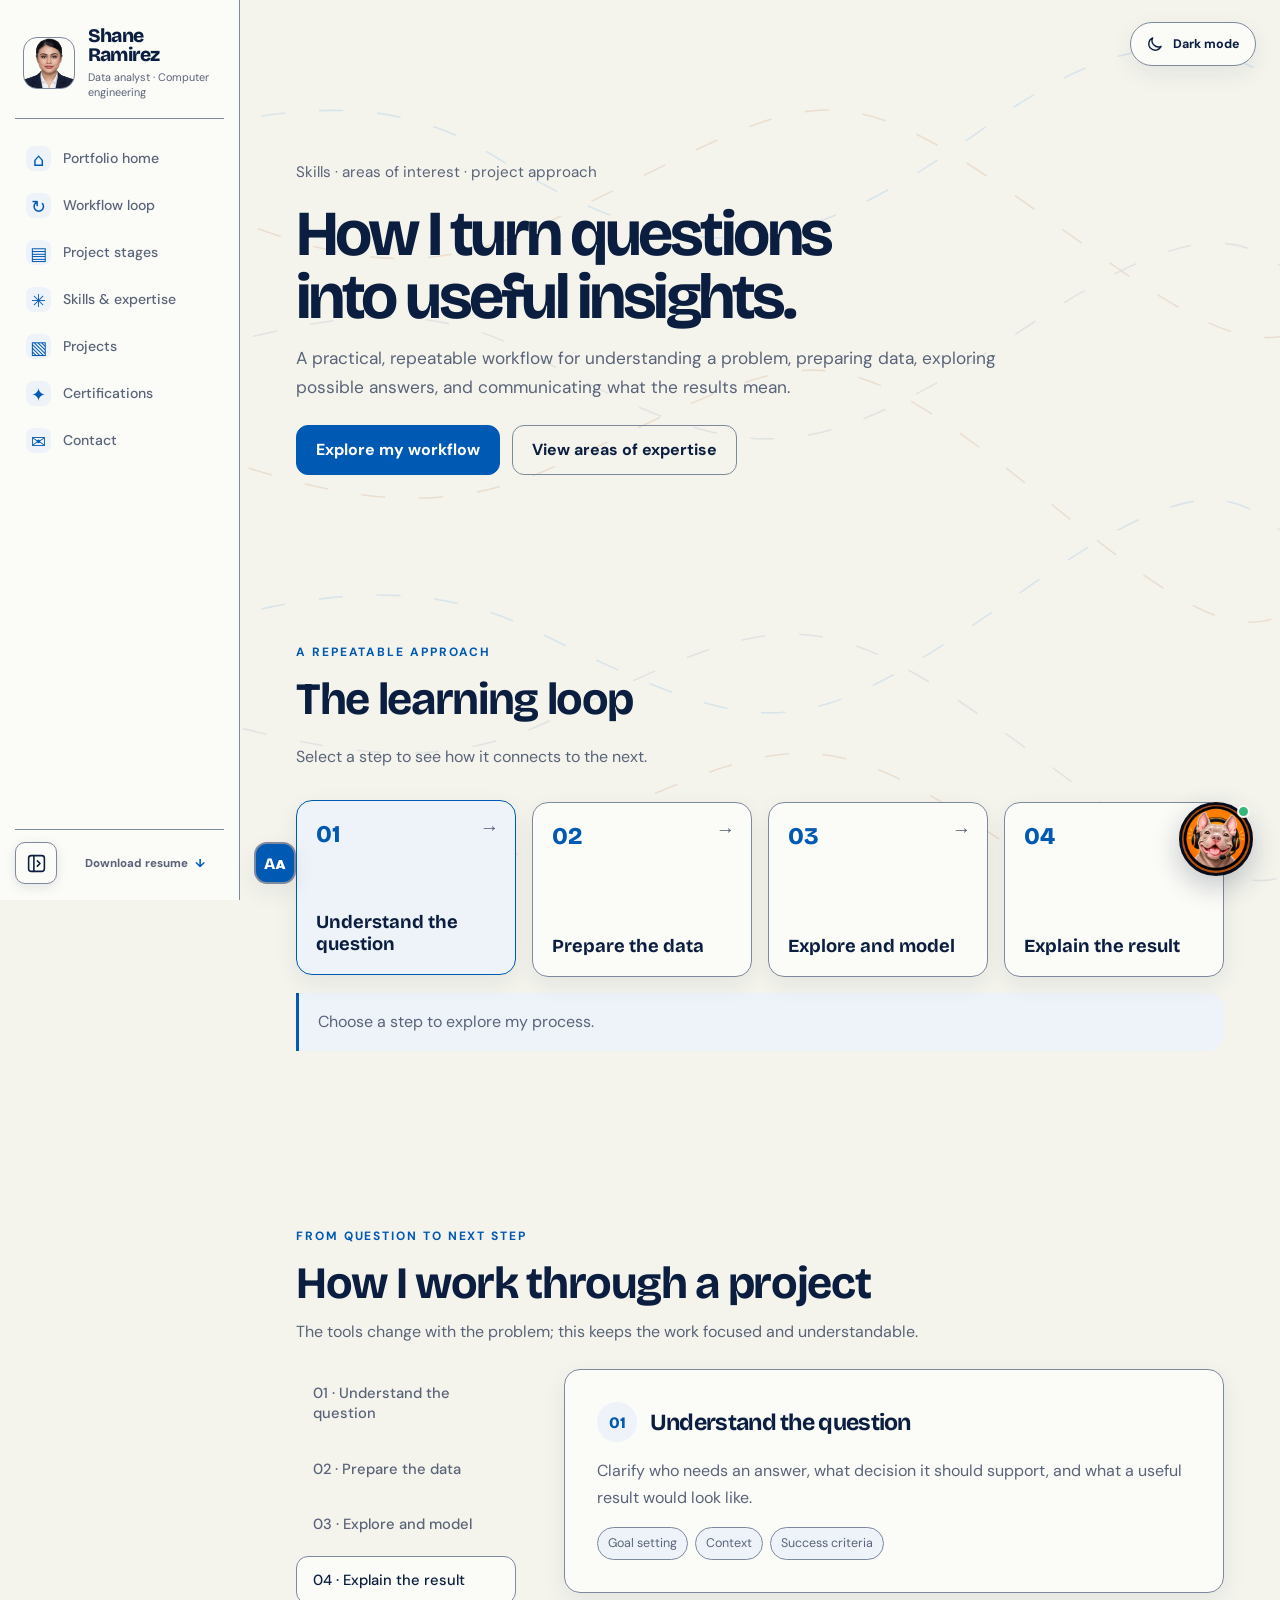
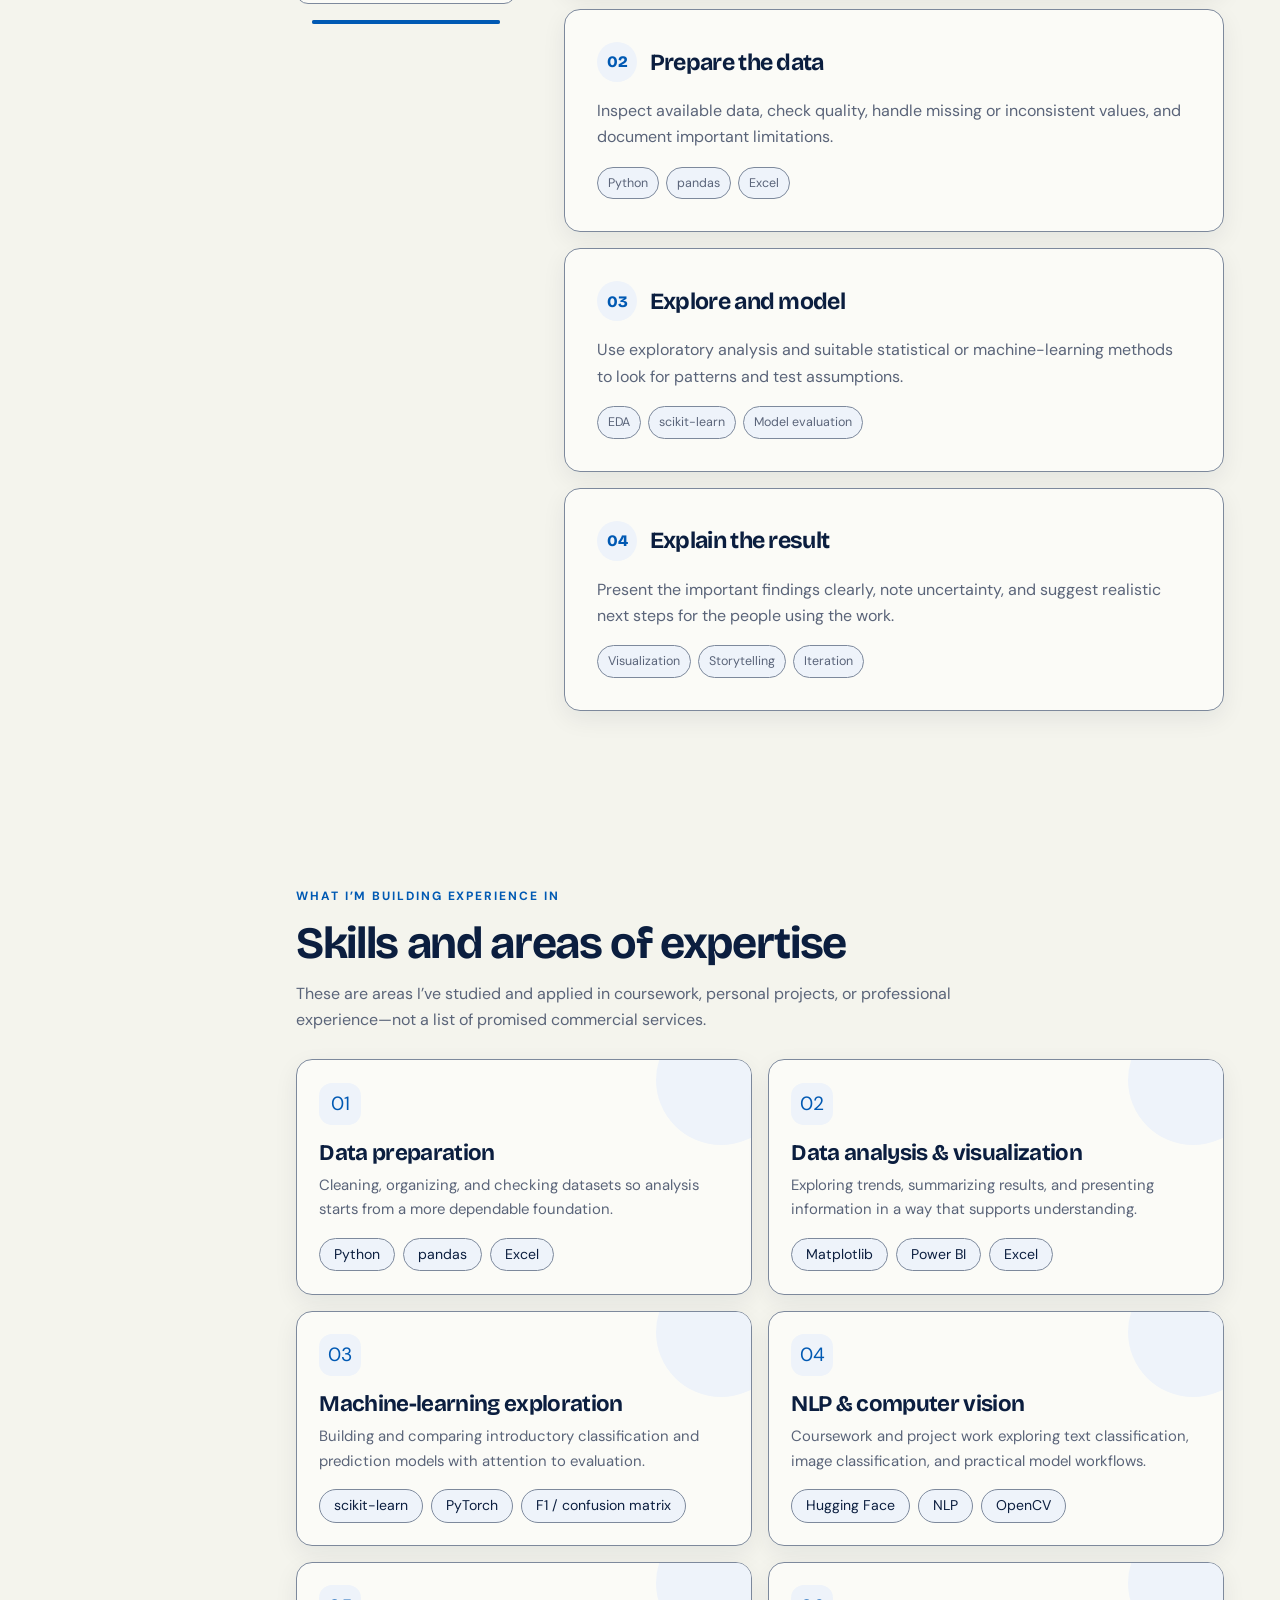
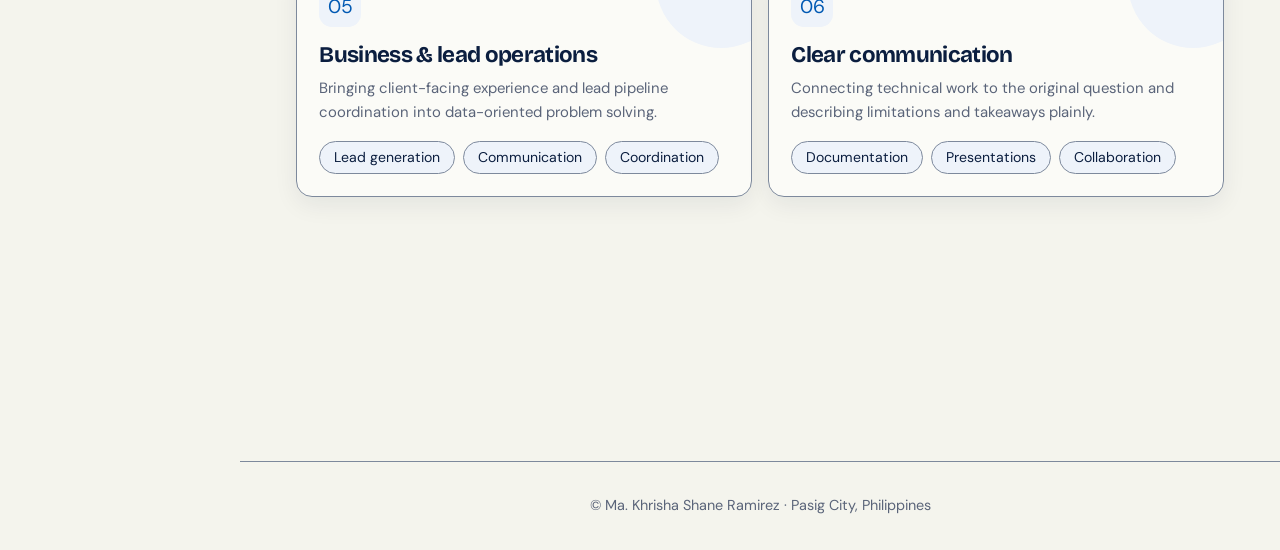
==== commit 92790346: "Fix ui and debug it." ====
--- a/framework.html
+++ b/framework.html
@@ -14,6 +14,8 @@
 <link rel="stylesheet" href="css/components.css">
 <link rel="stylesheet" href="css/animations.css">
 <link rel="stylesheet" href="css/framework.css">
+<link rel="stylesheet" href="css/refined.css">
+<link rel="stylesheet" href="css/chatbot.css">
 </head>
 <body>
 <div class="progress" id="progress"></div>
@@ -26,12 +28,9 @@
   <path class="ambient-lines__path ambient-lines__path--violet" d="M-170 810 C 100 660, 350 930, 620 800 S 920 660, 1180 850 S 1450 1010, 1590 820"/>
   <path class="ambient-lines__path ambient-lines__path--orange" d="M-150 950 C 120 830, 350 1060, 630 930 S 930 800, 1180 970 S 1430 1110, 1580 960"/>
 </svg>
-<div class="cursor-dot" id="cursorDot"></div>
-<div class="cursor-ring" id="cursorRing"><span id="cursorLabel"></span></div>
-
 <aside class="sidebar" aria-label="Portfolio navigation">
   <a class="sidebar__identity" href="index.html">
-    <img src="assets/images/profile-photo.png" alt="" class="sidebar__avatar">
+    <img src="assets/images/profile-photo.png" alt="" class="sidebar__avatar" width="402" height="392" decoding="async">
     <span class="sidebar__name">Shane<br>Ramirez</span>
     <span class="sidebar__role">Data analyst · Computer engineering</span>
   </a>
@@ -48,13 +47,13 @@
   <div class="sidebar__footer">
     <button class="sidebar__collapse" id="sidebarCollapse" type="button" aria-label="Minimize sidebar" aria-pressed="false"><svg viewBox="0 0 24 24" aria-hidden="true"><rect x="3" y="3" width="18" height="18" rx="3"/><path d="M9 3v18m4-12 3 3-3 3"/></svg></button>
     <a class="sidebar__resume" href="resume/Resume_ShaneRamirez.pdf" download>Download resume <span aria-hidden="true">↓</span></a>
+    <div class="reading-tools">
+      <button class="reading-tools__toggle" id="fontSizeToggle" type="button" aria-expanded="false" aria-controls="fontSizeMenu" aria-label="Adjust text size">Aᴀ</button>
+      <div class="reading-tools__menu" id="fontSizeMenu" hidden><span>Text size</span><button type="button" id="fontSizeDown" aria-label="Decrease text size">−</button><output id="fontSizeValue">100%</output><button type="button" id="fontSizeUp" aria-label="Increase text size">+</button></div>
+    </div>
   </div>
 </aside>
 <button class="theme-toggle theme-toggle--floating" id="themeToggle" aria-label="Switch to dark mode"><svg class="theme-toggle__icon" viewBox="0 0 24 24" aria-hidden="true"><path d="M20.2 15.1A8.5 8.5 0 0 1 8.9 3.8 8.6 8.6 0 1 0 20.2 15.1Z"/></svg><span>Dark mode</span></button>
-<div class="reading-tools">
-  <button class="reading-tools__toggle" id="fontSizeToggle" type="button" aria-expanded="false" aria-controls="fontSizeMenu" aria-label="Adjust text size">Aᴀ</button>
-  <div class="reading-tools__menu" id="fontSizeMenu" hidden><span>Text size</span><button type="button" id="fontSizeDown" aria-label="Decrease text size">−</button><output id="fontSizeValue">100%</output><button type="button" id="fontSizeUp" aria-label="Increase text size">+</button></div>
-</div>
 
 <main id="top" class="site-main">
 <section class="fw-hero">
@@ -62,8 +61,8 @@
   <h1 class="hero__title"><span class="split" data-split>How I turn questions into useful insights.</span></h1>
   <p class="hero__lead reveal-load">A practical, repeatable workflow for understanding a problem, preparing data, exploring possible answers, and communicating what the results mean.</p>
   <div class="hero__cta reveal-load">
-    <a class="btn" href="#stages" data-magnetic>Explore my workflow</a>
-    <a class="btn btn--ghost" href="#expertise" data-magnetic>View areas of expertise</a>
+    <a class="btn" href="#stages">Explore my workflow</a>
+    <a class="btn btn--ghost" href="#expertise">View areas of expertise</a>
   </div>
 </section>
 
@@ -91,33 +90,29 @@
 <section class="section contact" data-reveal>
   <h2>Let’s learn and build together.</h2>
   <p class="lead">I’m looking for an internship where I can contribute my analytical mindset, collaborate with a team, and keep growing my technical skills.</p>
-  <div class="hero__cta"><a class="btn" href="index.html#contact" data-magnetic>Get in touch</a><a class="btn btn--ghost" href="index.html#projects" data-magnetic>See project work</a></div>
+  <div class="hero__cta"><a class="btn" href="index.html#contact">Get in touch</a><a class="btn btn--ghost" href="index.html#projects">See project work</a></div>
 </section>
 </main>
 <footer class="footer">© Ma. Khrisha Shane Ramirez · Pasig City, Philippines</footer>
 <div class="toast" id="toast" role="status"></div>
-<button class="chat-launcher chat-launcher--floating" id="chatLauncher" type="button" aria-label="Chat with Moana" aria-expanded="false"><span class="chat-launcher__prompt" id="chatPrompt">How can I help?</span><span class="chat-launcher__icon"><img src="assets/images/moana-help.png" alt=""><i></i></span></button>
-<section class="chat-panel" id="chatPanel" aria-label="Chat with Moana" aria-hidden="true" hidden>
-  <header class="chat-panel__header"><img class="chat-panel__avatar" src="assets/images/moana-help.png" alt=""><div><b>Moana</b><span><i></i> Portfolio guide · FAQ</span></div><button id="chatClose" type="button" aria-label="Close chat">×</button></header>
-  <div class="chat-panel__faqs">
-    <p>QUICK FAQs</p>
-    <details><summary>What can Shane help with?</summary><p>Shane is building experience in analytics, data preparation, Python, SQL, Excel, and machine-learning projects. See the portfolio and contact section to discuss a specific need.</p></details>
-    <details><summary>Could Shane help my business?</summary><p>It depends on the problem and scope. The chat can ask a few questions and point you to relevant experience, but it cannot promise a business outcome.</p></details>
-    <details><summary>What tools has Shane used?</summary><p>Projects and coursework include Python, pandas, scikit-learn, SQL, Excel, PyTorch, Matplotlib, and Power BI.</p></details>
-  </div>
-  <div class="chat-panel__messages" id="chatMessages" aria-live="polite"><div class="chat-message chat-message--bot">Hi! I’m Moana, a guided portfolio assistant. Ask about Shane’s work, or tell me about your business and I’ll ask a few questions to help assess fit.</div><div class="chat-suggestions"><button type="button">Could Shane help my business?</button><button type="button">What projects has Shane built?</button></div></div>
-  <form class="chat-panel__form" id="chatForm"><label class="sr-only" for="chatInput">Ask Moana a question</label><input id="chatInput" name="question" placeholder="Ask a question..." autocomplete="off" required><button type="submit" aria-label="Send message">↑</button></form>
-  <p class="chat-panel__disclaimer">Guided FAQ assistant, not generative AI. Messages aren’t stored.</p>
+<button class="chat-launcher chat-launcher--floating" id="chatLauncher" type="button" aria-label="Chat with Moana" aria-expanded="false"><span class="chat-launcher__prompt" id="chatPrompt">How can I help?</span><span class="chat-launcher__icon"><img src="assets/images/moana-help.png" alt="" width="392" height="392" loading="lazy" decoding="async"><i></i></span></button>
+<section class="chat-panel" id="chatPanel" role="dialog" aria-modal="true" aria-labelledby="chatTitle" aria-hidden="true" hidden>
+  <header class="chat-panel__header"><img class="chat-panel__avatar" src="assets/images/moana-help.png" alt="" width="392" height="392" loading="lazy" decoding="async"><div><b id="chatTitle">Moana</b><span><i></i> AI portfolio assistant</span></div><button id="chatClose" type="button" aria-label="Close chat">×</button></header>
+  <div class="chat-panel__messages" id="chatMessages" aria-live="polite" aria-relevant="additions text"><div class="chat-message chat-message--bot">Hi, I’m Moana. Ask me about Shane’s work, skills, or internship interests. If I need more context, I’ll ask one quick question.</div><div class="chat-suggestions" aria-label="Suggested questions"><button type="button">What projects have you built?</button><button type="button">What tools do you use?</button><button type="button">Are you open to internships?</button><button type="button">How can I contact you?</button></div></div>
+  <form class="chat-panel__form" id="chatForm"><label class="sr-only" for="chatInput">Ask Moana a question</label><input id="chatInput" name="question" maxlength="1400" placeholder="Ask a question..." autocomplete="off" required><button type="submit" aria-label="Send message">↑</button></form>
+  <p class="chat-panel__disclaimer">AI assistant. Answers may not always be accurate.</p>
 </section>
 
 <script src="js/data.js"></script>
 <script src="js/theme.js"></script>
-<script src="js/cursor.js"></script>
 <script src="js/animations.js"></script>
 <script src="js/data.js"></script>
 <script src="js/framework-data.js"></script>
 <script src="js/framework.js"></script>
 <script src="js/accessibility.js"></script>
+<script type="module" src="js/knowledge.js"></script>
 <script src="js/chatbot.js"></script>
+<div class="cursor-dot" id="cursorDot" aria-hidden="true"></div><div class="cursor-ring" id="cursorRing" aria-hidden="true"><span id="cursorLabel"></span></div>
+<script src="js/cursor.js"></script>
 </body>
 </html>
--- a/css/tokens.css
+++ b/css/tokens.css
@@ -1,15 +1,17 @@
 /* Single place to tune the look. Replace values to match your reference exactly. */
 :root{
-  --bg:#F5F6F2; --surface:#FFFFFF; --ink:#10203C; --muted:#68778D; --line:#DCE2E8;
-  --accent:#1468C5; --accent-ink:#FFFFFF; --surface-soft:#EDF3FF;
-  --orange:#F07824; --violet:#7556D8; --blue:#1677D2; --black:#101827;
+  --bg:#F4F4ED; --surface:#FBFBF7; --ink:#0B1E3F; --muted:#5A6479; --line:#7D899C;
+  --accent:#0059B3; --accent-ink:#FFFFFF; --surface-soft:#EEF3FA;
+  --orange:#B45110; --violet:#65779A; --blue:#2C84DD; --black:#060C1A;
+  --ink-rgb:11,30,63; --accent-rgb:0,89,179;
   --font-display:'Bricolage Grotesque',system-ui,sans-serif;
   --font-body:'DM Sans',system-ui,sans-serif;
-  --radius:16px; --ease:cubic-bezier(.22,.8,.2,1); --dur:.7s;
-  --max:1120px; --pad:clamp(20px,5vw,56px); --sidebar-width:286px; --sidebar-collapsed-width:82px;
+  --radius:16px; --ease:cubic-bezier(.22,1,.36,1); --ease-spring:cubic-bezier(.34,1.56,.64,1); --dur:.32s;
+  --max:1120px; --pad:clamp(20px,5vw,56px); --sidebar-width:240px; --sidebar-collapsed-width:72px;
 }
 [data-theme="dark"]{
-  --bg:#101827; --surface:#172338; --ink:#F0F4FB; --muted:#9CAAC1; --line:#2A3850;
-  --accent:#77B8FF; --accent-ink:#10203C; --surface-soft:#1C2D49;
-  --orange:#FF9952; --violet:#A48BFF; --blue:#67ACFF; --black:#080E1A;
+  --bg:#070B14; --surface:#0B1120; --ink:#EDF0F6; --muted:#AEB9CB; --line:#66748B;
+  --accent:#2B78C5; --accent-ink:#FFFFFF; --surface-soft:#0E1626;
+  --orange:#FF9952; --violet:#93A4D0; --blue:#5AA2E8; --black:#04070F;
+  --ink-rgb:237,240,246; --accent-rgb:43,120,197;
 }
--- a/css/base.css
+++ b/css/base.css
@@ -1,6 +1,6 @@
 *{box-sizing:border-box;margin:0;padding:0}
-html{scroll-behavior:smooth;scroll-padding-top:80px}
-body{background:var(--bg);color:var(--ink);font:400 1.0625rem/1.65 var(--font-body);transition:background .4s,color .4s;overflow-x:hidden}
+html{scroll-behavior:smooth;scroll-padding-top:88px}
+body{background:var(--bg);color:var(--ink);font:400 1.0625rem/1.65 var(--font-body);transition:background-color .3s var(--ease),color .3s var(--ease);overflow-x:hidden}
 h1,h2,h3{font-family:var(--font-display);line-height:1.05;letter-spacing:-.02em}
 h2{font-size:clamp(2rem,5vw,3.4rem);margin-bottom:1.2rem}
 h3{font-size:1.4rem}
@@ -13,4 +13,4 @@
 .two-col{display:grid;grid-template-columns:1fr 1fr;gap:2.5rem}
 .meta{color:var(--muted);font-size:.95rem}
 @media(max-width:760px){.two-col{grid-template-columns:1fr}}
-@media(hover:hover) and (pointer:fine){body.has-cursor,body.has-cursor a,body.has-cursor button{cursor:none}}
+@media(max-width:760px){.ambient-lines{opacity:.35}.ambient-lines__path{animation-duration:48s,30s}}
--- a/css/components.css
+++ b/css/components.css
@@ -24,11 +24,11 @@
 .hero__lead{margin:1rem 0 1.8rem;max-width:52ch}
 .hero__cta{display:flex;gap:12px;flex-wrap:wrap}
 .hero__media{position:relative;isolation:isolate}
-.hero__portrait-glow{position:absolute;z-index:-1;inset:0;border-radius:45%;background:conic-gradient(from 0deg,#36b8f4,#8d78ff,#f16bb3,#ffbc61,#56d5ad,#36b8f4);filter:blur(26px);opacity:.8;animation:portraitGlow 12s linear infinite}
+.hero__portrait-glow{position:absolute;z-index:-1;inset:0;border-radius:45%;background:radial-gradient(ellipse,var(--blue),var(--violet) 48%,var(--orange));filter:blur(28px);opacity:.2}
 .profile-switch{position:relative;display:block;width:100%;overflow:hidden;border:1px solid color-mix(in srgb,var(--accent) 35%,var(--line));border-radius:28px;background:color-mix(in srgb,var(--surface) 38%,transparent);padding:12px;cursor:pointer;box-shadow:0 22px 54px rgba(16,32,60,.14);transition:transform .25s var(--ease),border-color .25s}
 .profile-switch:hover{transform:translateY(-4px);border-color:var(--accent)}
 .hero__img{border-radius:20px;width:100%;aspect-ratio:4/5;object-fit:contain;object-position:center bottom;background:transparent;transition:transform .25s,opacity .22s,filter .25s}
-.hero__img.is-switching{opacity:0;filter:blur(5px);transform:scale(.96)}
+.hero__img.is-switching{opacity:0;transform:scale(.98)}
 .hero__img.is-switching{animation:portraitSwap .42s var(--ease) both}
 .profile-switch__hint{position:absolute;right:22px;bottom:22px;display:flex;gap:8px;align-items:center;padding:8px 12px;border:1px solid var(--line);border-radius:99px;background:color-mix(in srgb,var(--surface) 90%,transparent);color:var(--ink);font-size:.63rem;font-weight:700;letter-spacing:.07em;box-shadow:0 6px 18px rgba(16,32,60,.12)}
 .profile-switch__hint span{color:var(--accent);font-size:1rem}
@@ -42,7 +42,7 @@
 .bars{display:grid;gap:1rem;margin:1.5rem 0}
 .bar__top{display:flex;justify-content:space-between;font-weight:500;margin-bottom:6px}
 .bar__track{height:8px;background:var(--line);border-radius:9px;overflow:hidden}
-.bar__fill{height:100%;width:0;background:var(--accent);border-radius:9px;transition:width 1.2s var(--ease)}
+.bar__fill{height:100%;width:100%;background:var(--accent);border-radius:9px;transform:scaleX(0);transform-origin:left center;transition:transform .7s var(--ease)}
 .tags{display:flex;flex-wrap:wrap;gap:8px}.tags span{border:1px solid var(--line);padding:4px 14px;border-radius:99px;font-size:.88rem;background:var(--surface)}
 .soft{display:grid;grid-template-columns:repeat(auto-fit,minmax(220px,1fr));gap:1rem;margin-top:1rem}
 .soft div{background:var(--surface);border:1px solid var(--line);border-radius:var(--radius);padding:1.2rem}
@@ -56,13 +56,18 @@
 .section__heading h2{max-width:18ch;margin:0}
 .section__heading>.muted{max-width:36ch}
 .eyebrow{color:var(--accent);font-size:.75rem;font-weight:700;letter-spacing:.16em;margin-bottom:.7rem}
-.project-board{position:relative;padding:2.4rem 1.2rem 1.2rem;border:1px solid var(--line);border-radius:30px;background:linear-gradient(120deg,var(--surface) 34%,var(--surface-soft));box-shadow:0 22px 64px rgba(16,32,60,.08)}
+.project-board{position:relative;padding:3rem 1.2rem 1.2rem;border:1px solid var(--line);border-radius:30px;background:radial-gradient(ellipse at 88% 0%,color-mix(in srgb,var(--blue) 10%,transparent),transparent 38%),linear-gradient(135deg,var(--surface),var(--surface-soft));box-shadow:0 22px 64px rgba(16,32,60,.08)}
 .project-board__hint{position:absolute;z-index:2;top:0;left:50%;transform:translate(-50%,-50%);padding:8px 15px;border:1px solid var(--line);border-radius:99px;background:var(--surface);color:var(--ink);font-size:.68rem;font-weight:700;letter-spacing:.08em;white-space:nowrap;box-shadow:0 8px 20px rgba(16,32,60,.1)}
 .arrow-pointer{color:var(--accent);font-size:1rem;margin-right:5px}
 .grid{display:grid;grid-template-columns:repeat(2,minmax(0,1fr));gap:1rem}
-.project-card{overflow:hidden;background:var(--surface);border:1px solid var(--line);border-radius:24px;transition:transform .3s var(--ease),border-color .3s,box-shadow .3s,opacity var(--dur) var(--ease)}
+.project-card{position:relative;display:flex;min-width:0;flex-direction:column;overflow:hidden;background:var(--surface);border:1px solid var(--line);border-radius:22px;color:inherit;text-decoration:none;transition:transform .3s var(--ease),border-color .3s,box-shadow .3s,opacity var(--dur) var(--ease)}
+.project-card::before{content:"";position:absolute;z-index:2;top:0;left:1.1rem;right:1.1rem;height:2px;background:linear-gradient(90deg,var(--blue),var(--orange));opacity:.55;transition:opacity .25s}
+.project-card--linked:focus-visible{outline:3px solid var(--accent);outline-offset:4px}
 .project-card:hover{transform:translateY(-5px);border-color:color-mix(in srgb,var(--accent) 55%,var(--line));box-shadow:0 16px 36px rgba(16,32,60,.1)}
 .project-window{padding:10px 10px 0;background:color-mix(in srgb,var(--surface-soft) 54%,var(--surface))}
+.project-window--suiteline{padding:0;background:#09131f}
+.project-window .project-window__screen--suiteline{width:100%;aspect-ratio:1068/668;min-height:0;padding:0;border:0;border-radius:0;background:#09131f}
+.project-window__screen--suiteline img{display:block;width:100%;height:100%;object-fit:cover}
 .project-window__bar{height:30px;display:flex;align-items:center;gap:5px;padding:0 7px}
 .project-window__bar>span{width:8px;height:8px;border-radius:50%;background:#FF6058}
 .project-window__bar>span:nth-child(2){background:#FFBD2E}.project-window__bar>span:nth-child(3){background:#28C840}
@@ -81,13 +86,29 @@
 .project-window--3 .project-visual i{background:color-mix(in srgb,#57b99a 68%,white)}.project-window--3 .project-visual b{border-color:#57b99a}
 .project-window__screen-foot{margin-top:10px}
 .project-window__screen-foot span:last-child{font-size:1rem;color:var(--accent)}
-.project-card__body{position:relative;padding:1rem 1.1rem 1.2rem}
-.project-card__body small{color:var(--accent);font-weight:700;font-size:.7rem;letter-spacing:.08em;text-transform:uppercase}
-.project-card__body h3{margin:.35rem 0;font-size:1.3rem}
+.project-funnel-preview{height:66px;display:flex;flex-direction:column;align-items:center;justify-content:center;gap:2px;margin-top:12px;padding:2px 0}
+.project-funnel-preview i{display:flex;align-items:center;justify-content:flex-start;width:100%;height:11px;padding-left:8px;clip-path:polygon(0 0,100% 0,92% 100%,8% 100%);background:#12263f;color:#fff;font:700 .48rem/1 var(--font-body);font-style:normal}
+.project-funnel-preview i:nth-child(2){width:82%;background:#24579a}
+.project-funnel-preview i:nth-child(3){width:66%;background:#2869c7}
+.project-funnel-preview i:nth-child(4){width:50%;background:#2c9d8e}
+.project-funnel-preview i:nth-child(5){width:34%;background:#f0b600;color:#11213b}
+.project-funnel-preview b{font-weight:700}
+.project-card__body{position:relative;display:flex;flex:1;flex-direction:column;padding:1.15rem 1.25rem 1.25rem}
+.project-card__body small{width:fit-content;max-width:calc(100% - 38px);padding:5px 9px;border:1px solid color-mix(in srgb,var(--accent) 25%,var(--line));border-radius:99px;background:color-mix(in srgb,var(--accent) 7%,var(--surface));color:var(--accent);font-weight:700;font-size:.62rem;letter-spacing:.08em;text-transform:uppercase}
+.project-card__body h3{margin:.65rem 0 .4rem;font-size:clamp(1.15rem,1.5vw,1.45rem)}
 .project-card__body p{color:var(--muted);font-size:.88rem;line-height:1.55}
-.project-card__body .tags{margin-top:.85rem}
+.project-card__body .tags{margin-top:auto;padding-top:1rem}
 .project-card__arrow,.future-card__arrow{display:grid;place-items:center;width:32px;height:32px;border:1px solid var(--line);border-radius:50%;color:var(--ink);font-size:1rem}
-.project-card__arrow{position:absolute;top:14px;right:15px}
+.project-card__arrow{position:absolute;top:14px;right:15px;transition:transform .25s var(--ease-spring),background-color .25s,color .25s}
+.project-board .grid{grid-template-columns:repeat(12,minmax(0,1fr));gap:16px}
+.project-board .project-card{grid-column:span 6}
+.project-board .project-card:nth-child(6n + 1),.project-board .project-card:nth-child(6n + 4),.project-board .project-card:nth-child(6n + 5){grid-column:span 7}
+.project-board .project-card:nth-child(6n + 2),.project-board .project-card:nth-child(6n + 3),.project-board .project-card:nth-child(6n + 6){grid-column:span 5}
+.project-board .project-card:nth-child(n + 7){grid-column:span 6}
+.project-card:hover::before{opacity:1}
+.project-card:hover .project-card__arrow{transform:rotate(45deg);background:var(--accent);color:var(--accent-ink);border-color:var(--accent)}
+.project-window__screen--suiteline img{transition:transform .5s var(--ease)}
+.project-card--linked:hover .project-window__screen--suiteline img{transform:scale(1.025)}
 .future-section{padding-top:45px}
 .future-section__intro{max-width:62ch;margin-top:-.8rem;margin-bottom:1.5rem}
 .carousel-controls{display:flex;gap:8px;flex-shrink:0}
@@ -215,7 +236,7 @@
 .cert-card__tilt{position:relative;display:block;height:220px;padding:10px;overflow:hidden;border:1px solid var(--line);border-radius:18px;background:linear-gradient(135deg,var(--surface-soft),var(--surface));box-shadow:0 10px 24px rgba(16,32,60,.08);transition:transform .4s var(--ease),opacity .4s,box-shadow .3s;transform-style:preserve-3d;perspective:1000px}
 .cert-card__tilt::before,.cert-card__tilt::after{content:"";position:absolute;inset:9px;border:1px solid color-mix(in srgb,var(--accent) 24%,var(--line));border-radius:12px;background:var(--surface);transform:translateZ(-10px) rotate(-3deg);opacity:.56}
 .cert-card__tilt::after{transform:translateZ(-18px) rotate(3deg);opacity:.3}
-.cert-card__preview{position:relative;z-index:1;width:100%;height:100%;border:0;border-radius:10px;background:white;pointer-events:none}
+.cert-card__preview{position:relative;z-index:1;display:block;width:100%;height:100%;border:0;border-radius:10px;background:#fff;color-scheme:light;pointer-events:none}
 .cert-card__open{position:absolute;z-index:2;inset:0;width:100%;display:flex;align-items:flex-end;justify-content:flex-end;gap:6px;padding:12px;border:0;background:linear-gradient(180deg,transparent 58%,rgba(16,24,39,.55));color:#fff;font:700 .65rem var(--font-body);letter-spacing:.08em;text-shadow:0 1px 5px rgba(0,0,0,.5);opacity:0;cursor:pointer;transition:opacity .25s}
 .cert-card:hover .cert-card__open,.cert-card:focus-within .cert-card__open{opacity:1}
 .cert-card:hover .cert-card__tilt,.cert-card:focus-within .cert-card__tilt{transform:rotateY(-5deg) rotateX(2deg) translateY(-4px);box-shadow:0 18px 34px rgba(16,32,60,.16)}
@@ -312,10 +333,15 @@
 @media(prefers-reduced-motion:reduce){.cert-card__tilt{transition:none}}
 
 .ambient-lines{position:fixed;inset:0;z-index:0;width:100%;height:100%;pointer-events:none;opacity:.76}
-.ambient-lines__path{fill:none;stroke-width:1.55;vector-effect:non-scaling-stroke;stroke-dasharray:24 34;animation:lineFlow 24s linear infinite,lineFloat 15s ease-in-out infinite alternate;transform-box:fill-box;transform-origin:center}
+.ambient-lines__path{fill:none;stroke-width:1.55;vector-effect:non-scaling-stroke;stroke-dasharray:24 34;transform-box:fill-box;transform-origin:center}
 .ambient-lines__path--blue{stroke:color-mix(in srgb,var(--blue) 88%,transparent)}
 .ambient-lines__path--violet{stroke:color-mix(in srgb,var(--violet) 84%,transparent)}
 .ambient-lines__path--orange{stroke:color-mix(in srgb,var(--orange) 86%,transparent)}
+.ambient-lines__path{translate:0 0;transition:translate .32s cubic-bezier(.22,1,.36,1)}
+.ambient-lines--cursor-active .ambient-lines__path{animation:cursorLineDance 1.35s ease-in-out infinite alternate;transform-box:fill-box;transform-origin:center}
+.ambient-lines--cursor-active .ambient-lines__path:nth-child(2n){animation-delay:-.42s}
+.ambient-lines--cursor-active .ambient-lines__path:nth-child(3n){animation-delay:-.78s}
+@keyframes cursorLineDance{from{rotate:-.25deg;scale:1}to{rotate:.35deg;scale:1.012}}
 .ambient-lines__path:nth-child(2n){animation-duration:31s,19s;animation-direction:reverse,alternate-reverse}
 .ambient-lines__path:nth-child(3n){animation-duration:39s,23s}
 .home-topbar{max-width:var(--max);margin:0 auto;padding:24px var(--pad) 0;display:flex;align-items:center;justify-content:flex-end;gap:1rem}
@@ -326,18 +352,21 @@
 .site-main .hero{min-height:78vh;padding-top:25px}
 .hero__title{font-size:clamp(3.5rem,8.6vw,6.7rem)}
 .hero__title-line--last{color:var(--ink)}
-.hero__title-line--last .ch:nth-child(-n+4){color:var(--accent)}
 .daily-tools{position:relative;z-index:1;max-width:calc(var(--max) - 2 * var(--pad));margin:12px auto 0;padding:10px 16px;display:flex;align-items:center;gap:14px;border:1px solid var(--line);border-radius:20px;background:color-mix(in srgb,var(--surface) 94%,transparent);box-shadow:0 10px 30px rgba(16,32,60,.07)}
 .daily-tools__label{flex:0 0 auto;padding:8px 11px;border-radius:10px;background:linear-gradient(125deg,var(--blue),var(--violet));color:#fff;font-size:.62rem;font-weight:800;letter-spacing:.12em}
 .daily-tools__window{flex:1;min-width:0;overflow:hidden;mask-image:linear-gradient(90deg,transparent,#000 4%,#000 96%,transparent)}
-.daily-tools__track{display:flex;width:max-content;animation:toolsMarquee 28s linear infinite}
+.daily-tools__track{display:flex;width:max-content}
 .daily-tools:hover .daily-tools__track,.daily-tools:focus-within .daily-tools__track{animation-play-state:paused}
 .daily-tools__group{display:flex;align-items:center;gap:11px;padding-right:11px}
-.tool-pill{display:flex;align-items:center;gap:9px;padding:6px 15px 6px 7px;border:1px solid var(--line);border-radius:99px;background:var(--surface);color:var(--ink);white-space:nowrap;font-size:.78rem;font-weight:600;box-shadow:0 3px 10px rgba(16,32,60,.04)}
-.tool-pill__mark{display:grid;place-items:center;width:33px;height:33px;border-radius:50%;background:color-mix(in srgb,var(--tool-color) 15%,var(--surface));color:var(--tool-color);font:800 .9rem var(--font-display)}
-.tool-pill:nth-child(6n + 2) .tool-pill__mark{background:color-mix(in srgb,var(--orange) 18%,var(--surface));color:var(--orange)}
-.tool-pill:nth-child(6n + 3) .tool-pill__mark{background:color-mix(in srgb,var(--violet) 16%,var(--surface));color:var(--violet)}
-.tool-pill:nth-child(6n + 4) .tool-pill__mark{background:color-mix(in srgb,var(--blue) 16%,var(--surface));color:var(--blue)}
+.tool-pill{display:flex;align-items:center;gap:9px;padding:7px 12px;border:1px solid color-mix(in srgb,var(--line) 75%,transparent);border-radius:14px;background:var(--surface);color:var(--ink);white-space:nowrap;font-size:.78rem;font-weight:600;box-shadow:none}
+.tool-pill__mark{display:grid;place-items:center;width:34px;height:34px;flex:0 0 34px;border-radius:0;background:transparent;color:var(--tool-color);font:800 .9rem var(--font-display)}
+.tool-pill__mark img{display:block;width:30px;height:30px;object-fit:contain}
+.tool-pill__mark img[hidden],.tool-pill__fallback[hidden]{display:none}
+.tool-pill__fallback{font:800 .9rem/1 var(--font-display)}
+.tool-pill--wordmark{min-height:56px;min-width:90px;justify-content:center;padding:10px 16px;background:#fff;border-color:rgba(23,41,66,.1)}
+.tool-pill__wordmark{display:block;width:auto;max-width:170px;height:34px;object-fit:contain}
+.tool-pill__wordmark-fallback{font-size:.78rem;font-weight:700}
+.tool-pill:nth-child(6n + 2) .tool-pill__mark,.tool-pill:nth-child(6n + 3) .tool-pill__mark,.tool-pill:nth-child(6n + 4) .tool-pill__mark{background:transparent}
 .home-board{position:relative;z-index:1;max-width:calc(var(--max) - 2 * var(--pad));margin:14px auto 30px;padding:15px;display:grid;grid-template-columns:1.12fr 1fr 1fr 1fr;grid-template-rows:minmax(175px,auto) minmax(175px,auto);gap:12px;border:1px solid var(--line);border-radius:28px;background:linear-gradient(130deg,color-mix(in srgb,var(--surface) 94%,transparent),color-mix(in srgb,var(--blue) 11%,var(--surface-soft)));box-shadow:0 18px 50px rgba(16,32,60,.08)}
 .home-tile{position:relative;min-width:0;overflow:hidden;padding:17px;border:1px solid var(--line);border-radius:19px;background:color-mix(in srgb,var(--surface) 94%,transparent);box-shadow:0 5px 16px rgba(16,32,60,.045);transition:transform .28s var(--ease),border-color .25s,box-shadow .25s}
 .home-tile:hover{transform:translateY(-4px);border-color:color-mix(in srgb,var(--blue) 45%,var(--line));box-shadow:0 14px 28px rgba(16,32,60,.1)}
@@ -389,13 +418,11 @@
 .skill-card__meter{grid-column:1/-1;height:5px;overflow:hidden;border-radius:99px;background:var(--surface-soft)}
 .skill-card__meter i{display:block;width:var(--skill-level);height:100%;border-radius:inherit;background:linear-gradient(90deg,var(--skill-color,var(--blue)),color-mix(in srgb,var(--skill-color,var(--blue)) 55%,var(--orange)))}
 .skills__note{margin-top:12px;color:var(--muted);font-size:.72rem}
-@keyframes lineFlow{to{stroke-dashoffset:-348}}
-@keyframes lineFloat{to{translate:0 19px}}
-@keyframes toolsMarquee{to{transform:translateX(-50%)}}
-@keyframes typingDot{to{opacity:.3;transform:translateY(-3px)}}
 @media(max-width:900px){.skills-grid{grid-template-columns:repeat(2,minmax(0,1fr))}.skills-method{grid-template-columns:1fr}}
 @media(max-width:1050px){.home-board{grid-template-columns:1fr 1fr 1fr}.home-tile--intro{grid-row:span 2}.home-tile--work{grid-column:span 2}}
 @media(max-width:860px){.theme-toggle--floating{top:82px;right:15px}.reading-tools{left:16px}.sidebar-collapsed .reading-tools{left:16px}.sidebar-collapsed .sidebar__avatar{width:48px;height:48px}.sidebar-collapsed .sidebar__identity{grid-template-columns:1fr;justify-items:center}.sidebar-collapsed .sidebar__name{display:none}.sidebar-collapsed .sidebar__avatar{grid-row:auto}.chat-panel{right:14px;bottom:102px}}
 @media(max-width:680px){.home-topbar{padding-top:18px}.home-topbar__status{font-size:.55rem}.home-topbar__contact{margin-right:86px;padding:9px 12px;font-size:.7rem}.site-main .hero{min-height:auto;padding-top:30px}.daily-tools{margin:12px var(--pad) 0;padding:8px 10px;gap:8px}.daily-tools__label{font-size:.54rem;padding:7px}.daily-tools__group{gap:7px;padding-right:7px}.tool-pill{gap:6px;padding:5px 10px 5px 5px;font-size:.68rem}.tool-pill__mark{width:29px;height:29px}.home-board{grid-template-columns:1fr 1fr;padding:9px;gap:8px}.home-tile{padding:12px}.home-tile--intro{grid-row:span 1;grid-column:span 2}.home-tile--work{grid-column:span 2}.home-tile h3{font-size:.98rem}.home-tile p{font-size:.7rem}.home-tile__icon{width:29px;height:29px}.chat-launcher--floating{right:15px;bottom:15px}.chat-launcher--floating .chat-launcher__icon{width:62px;height:62px}.chat-launcher__prompt{right:70px;bottom:14px}.skills-method__steps{grid-template-columns:1fr;gap:8px}.skills-method__steps li{display:grid;grid-template-columns:auto 1fr;align-items:center;gap:2px 10px;padding:10px}.skills-method__steps li>span{grid-row:span 2}.skills-method__steps li+li::before{display:none}.skills-grid{grid-template-columns:1fr}.skill-card>p{min-height:0}.chat-panel__faqs{max-height:130px}.chat-panel{height:min(650px,calc(100dvh - 112px))}}
 @media(max-width:480px){.chat-panel{right:10px;width:calc(100vw - 20px)}.reading-tools__menu>span{display:none}.reading-tools__toggle{width:40px;height:40px}}
-@media(prefers-reduced-motion:reduce){.ambient-lines__path,.daily-tools__track,.chat-typing i{animation:none}.home-tile,.cert-card__tilt{transition:none}}
+@media(max-width:900px){.project-board .grid{grid-template-columns:repeat(2,minmax(0,1fr))}.project-board .project-card,.project-board .project-card:nth-child(n){grid-column:span 1}}
+@media(max-width:600px){.project-board .grid{grid-template-columns:minmax(0,1fr)}.project-board .project-card,.project-board .project-card:nth-child(n){grid-column:1}}
+@media(prefers-reduced-motion:reduce){.ambient-lines__path,.daily-tools__track,.chat-typing i{animation:none!important;transition:none!important;translate:none!important;rotate:none!important;scale:none!important}.project-window__screen--suiteline img{transition:none}.home-tile,.cert-card__tilt{transition:none}}
--- a/css/animations.css
+++ b/css/animations.css
@@ -1,18 +1,14 @@
-@keyframes fadeUp{from{opacity:0;transform:translateY(24px)}to{opacity:1;transform:none}}
-@keyframes pop{from{opacity:0;transform:scale(.94)}to{opacity:1;transform:none}}
-@keyframes charIn{from{opacity:0;transform:translateY(60%) rotate(4deg)}to{opacity:1;transform:none}}
-@keyframes portraitGlow{to{filter:blur(26px) hue-rotate(360deg)}}
-@keyframes portraitSwap{from{opacity:.25;filter:blur(5px);transform:scale(.96)}to{opacity:1;filter:none;transform:none}}
-@keyframes themeWipe{from{clip-path:circle(0 at 50% 50%)}to{clip-path:circle(150vmax at 50% 50%)}}
-::view-transition-old(root){animation:none}
-::view-transition-new(root){animation:themeWipe .7s cubic-bezier(.2,.75,.18,1) both}
-.reveal-load{opacity:0;animation:fadeUp .9s var(--ease) forwards;animation-delay:calc(.5s + var(--i,0) * .12s)}
-.split .ch{opacity:0;animation:charIn .8s var(--ease) forwards;animation-delay:calc(.05s + var(--c) * .04s)}
-[data-reveal]{opacity:0;transform:translateY(32px);transition:opacity var(--dur) var(--ease),transform var(--dur) var(--ease)}
+@keyframes fadeUp{from{opacity:0;transform:translateY(18px)}to{opacity:1;transform:none}}
+@keyframes pop{from{opacity:0;transform:scale(.97)}to{opacity:1;transform:none}}
+@keyframes portraitSwap{from{opacity:.55;transform:scale(.98)}to{opacity:1;transform:none}}
+@keyframes toolsMarquee{to{transform:translateX(-50%)}}
+@keyframes typingDot{to{opacity:.3;transform:translateY(-3px)}}
+.reveal-load{opacity:0;animation:fadeUp .6s var(--ease) both;animation-delay:calc(.08s + min(var(--i,0),5) * .055s)}
+[data-reveal]{opacity:0;transform:translate3d(0,14px,0);transition:opacity .55s var(--ease),transform .55s var(--ease);transition-delay:var(--reveal-delay,0ms)}
 [data-reveal].in{opacity:1;transform:none}
+.hero__img.is-switching{animation:portraitSwap .42s var(--ease) both}
 @media(prefers-reduced-motion:reduce){
- *,*::before,*::after{animation-duration:.01ms!important;animation-delay:0s!important;transition-duration:.01ms!important}
- [data-reveal],.reveal-load,.split .ch{opacity:1;transform:none}
- html{scroll-behavior:auto}
- .hero__portrait-glow{animation:none}
+  *,*::before,*::after{scroll-behavior:auto!important;animation-duration:.01ms!important;animation-delay:0s!important;transition-duration:.01ms!important}
+  [data-reveal],.reveal-load{opacity:1;transform:none}
+  .daily-tools__track{animation:none!important}
 }
--- a/css/framework.css
+++ b/css/framework.css
@@ -1,49 +1,49 @@
-.fw-hero{max-width:var(--max);margin:0 auto;padding:160px var(--pad) 80px;min-height:70vh;display:flex;flex-direction:column;justify-content:center}
-.fw-hero .hero__title{max-width:16ch}
-.fw-hero .hero__lead{max-width:62ch}
-.fw-section-heading{grid-column:1/-1;margin-bottom:1.5rem}
-.fw-section-heading h2{margin-bottom:.65rem}
-.fw-section-heading>p:last-child{max-width:58ch}
-.loop{display:grid;grid-template-columns:repeat(4,minmax(0,1fr));gap:1rem;margin:2rem 0 1rem}
-.loop__step{position:relative;min-height:175px;display:flex;flex-direction:column;align-items:flex-start;justify-content:space-between;padding:1.2rem;border:1px solid var(--line);border-radius:var(--radius);background:var(--surface);color:var(--ink);text-align:left;cursor:pointer;transition:transform .25s var(--ease),border-color .25s,background .25s}
-.loop__step:hover,.loop__step:focus-visible,.loop__step.is-active{transform:translateY(-4px);border-color:var(--accent);background:var(--surface-soft)}
-.loop__number{font:800 1.5rem var(--font-display);color:var(--accent)}
-.loop__title{font:700 1.15rem var(--font-display)}
-.loop__arrow{position:absolute;right:1rem;top:1rem;color:var(--muted);font-size:1.2rem}
-.loop__note{min-height:3rem;padding:1rem 1.2rem;border-left:3px solid var(--accent);background:var(--surface-soft);color:var(--muted);border-radius:0 var(--radius) var(--radius) 0}
-.fw-layout{display:grid;grid-template-columns:220px minmax(0,1fr);column-gap:3rem;align-items:start}
-.fw-side{position:sticky;top:100px}
-.fw-side ol{display:grid;gap:.5rem}
-.fw-side button{width:100%;padding:.8rem 1rem;border:1px solid transparent;border-radius:12px;background:transparent;color:var(--muted);text-align:left;font:500 .92rem var(--font-body);cursor:pointer}
-.fw-side button:hover,.fw-side button.is-active{color:var(--ink);border-color:var(--line);background:var(--surface)}
-.fw-prog{height:4px;margin:1rem 1rem 0;background:var(--line);border-radius:9px;overflow:hidden}
-.fw-prog i{display:block;width:0;height:100%;background:var(--accent);transition:width .4s var(--ease)}
-.fw-stages{display:grid;gap:1rem}
-.fw-stage{padding:clamp(1.2rem,3vw,2rem);border:1px solid var(--line);border-radius:var(--radius);background:var(--surface);scroll-margin-top:100px}
-.fw-stage__top{display:flex;align-items:center;gap:.8rem;margin-bottom:1rem}
-.fw-stage__number{display:grid;place-items:center;width:40px;height:40px;border-radius:50%;background:var(--surface-soft);color:var(--accent);font:800 1rem var(--font-display)}
-.fw-stage h3{font-size:1.45rem}
-.fw-stage p{color:var(--muted);max-width:65ch}
-.fw-stage__meta{display:flex;flex-wrap:wrap;gap:7px;margin-top:1rem}
-.fw-stage__meta span{padding:5px 10px;border:1px solid var(--line);border-radius:99px;color:var(--muted);font-size:.78rem}
-.fw-intro{max-width:66ch;margin:-.4rem 0 1.5rem}
-.expertise-grid{display:grid;grid-template-columns:repeat(2,minmax(0,1fr));gap:1rem;margin-top:1.6rem}
-.expertise-card{position:relative;padding:1.4rem;border:1px solid var(--line);border-radius:var(--radius);background:var(--surface);overflow:hidden}
-.expertise-card::after{content:"";position:absolute;right:-35px;top:-45px;width:130px;height:130px;border-radius:50%;background:var(--surface-soft);z-index:0}
-.expertise-card>*{position:relative;z-index:1}
-.expertise-card__icon{display:grid;place-items:center;width:42px;height:42px;margin-bottom:1rem;border-radius:13px;background:var(--surface-soft);color:var(--accent);font-size:1.2rem}
-.expertise-card h3{margin-bottom:.55rem}
-.expertise-card p{color:var(--muted);font-size:.93rem}
-.expertise-card .tags{margin-top:1rem}
-@media(max-width:760px){
- .fw-hero{min-height:auto;padding-top:130px}
- .loop{grid-template-columns:repeat(2,minmax(0,1fr))}
- .fw-layout{grid-template-columns:1fr;gap:1rem}
- .fw-side{position:relative;top:auto;z-index:2;overflow:auto}
- .fw-side ol{display:flex;width:max-content;min-width:100%}
- .fw-side li{min-width:125px}
- .fw-side button{height:100%}
- .fw-prog{margin:.7rem 0 0}
- .expertise-grid{grid-template-columns:1fr}
-}
-@media(prefers-reduced-motion:reduce){.loop__step:hover,.loop__step:focus-visible,.loop__step.is-active{transform:none}}
+.fw-hero{max-width:var(--max);margin:0 auto;padding:160px var(--pad) 80px;min-height:70vh;display:flex;flex-direction:column;justify-content:center}
+.fw-hero .hero__title{max-width:16ch}
+.fw-hero .hero__lead{max-width:62ch}
+.fw-section-heading{grid-column:1/-1;margin-bottom:1.5rem}
+.fw-section-heading h2{margin-bottom:.65rem}
+.fw-section-heading>p:last-child{max-width:58ch}
+.loop{display:grid;grid-template-columns:repeat(4,minmax(0,1fr));gap:1rem;margin:2rem 0 1rem}
+.loop__step{position:relative;min-height:175px;display:flex;flex-direction:column;align-items:flex-start;justify-content:space-between;padding:1.2rem;border:1px solid var(--line);border-radius:var(--radius);background:var(--surface);color:var(--ink);text-align:left;cursor:pointer;transition:transform .25s var(--ease),border-color .25s,background .25s}
+.loop__step:hover,.loop__step:focus-visible,.loop__step.is-active{transform:translateY(-4px);border-color:var(--accent);background:var(--surface-soft)}
+.loop__number{font:800 1.5rem var(--font-display);color:var(--accent)}
+.loop__title{font:700 1.15rem var(--font-display)}
+.loop__arrow{position:absolute;right:1rem;top:1rem;color:var(--muted);font-size:1.2rem}
+.loop__note{min-height:3rem;padding:1rem 1.2rem;border-left:3px solid var(--accent);background:var(--surface-soft);color:var(--muted);border-radius:0 var(--radius) var(--radius) 0}
+.fw-layout{display:grid;grid-template-columns:220px minmax(0,1fr);column-gap:3rem;align-items:start}
+.fw-side{position:sticky;top:100px}
+.fw-side ol{display:grid;gap:.5rem}
+.fw-side button{width:100%;padding:.8rem 1rem;border:1px solid transparent;border-radius:12px;background:transparent;color:var(--muted);text-align:left;font:500 .92rem var(--font-body);cursor:pointer}
+.fw-side button:hover,.fw-side button.is-active{color:var(--ink);border-color:var(--line);background:var(--surface)}
+.fw-prog{height:4px;margin:1rem 1rem 0;background:var(--line);border-radius:9px;overflow:hidden}
+.fw-prog i{display:block;width:100%;height:100%;background:var(--accent);transform:scaleX(0);transform-origin:left center;transition:transform .4s var(--ease)}
+.fw-stages{display:grid;gap:1rem}
+.fw-stage{padding:clamp(1.2rem,3vw,2rem);border:1px solid var(--line);border-radius:var(--radius);background:var(--surface);scroll-margin-top:100px}
+.fw-stage__top{display:flex;align-items:center;gap:.8rem;margin-bottom:1rem}
+.fw-stage__number{display:grid;place-items:center;width:40px;height:40px;border-radius:50%;background:var(--surface-soft);color:var(--accent);font:800 1rem var(--font-display)}
+.fw-stage h3{font-size:1.45rem}
+.fw-stage p{color:var(--muted);max-width:65ch}
+.fw-stage__meta{display:flex;flex-wrap:wrap;gap:7px;margin-top:1rem}
+.fw-stage__meta span{padding:5px 10px;border:1px solid var(--line);border-radius:99px;color:var(--muted);font-size:.78rem}
+.fw-intro{max-width:66ch;margin:-.4rem 0 1.5rem}
+.expertise-grid{display:grid;grid-template-columns:repeat(2,minmax(0,1fr));gap:1rem;margin-top:1.6rem}
+.expertise-card{position:relative;padding:1.4rem;border:1px solid var(--line);border-radius:var(--radius);background:var(--surface);overflow:hidden}
+.expertise-card::after{content:"";position:absolute;right:-35px;top:-45px;width:130px;height:130px;border-radius:50%;background:var(--surface-soft);z-index:0}
+.expertise-card>*{position:relative;z-index:1}
+.expertise-card__icon{display:grid;place-items:center;width:42px;height:42px;margin-bottom:1rem;border-radius:13px;background:var(--surface-soft);color:var(--accent);font-size:1.2rem}
+.expertise-card h3{margin-bottom:.55rem}
+.expertise-card p{color:var(--muted);font-size:.93rem}
+.expertise-card .tags{margin-top:1rem}
+@media(max-width:760px){
+ .fw-hero{min-height:auto;padding-top:130px}
+ .loop{grid-template-columns:repeat(2,minmax(0,1fr))}
+ .fw-layout{grid-template-columns:1fr;gap:1rem}
+ .fw-side{position:relative;top:auto;z-index:2;overflow:auto}
+ .fw-side ol{display:flex;width:max-content;min-width:100%}
+ .fw-side li{min-width:125px}
+ .fw-side button{height:100%}
+ .fw-prog{margin:.7rem 0 0}
+ .expertise-grid{grid-template-columns:1fr}
+}
+@media(prefers-reduced-motion:reduce){.loop__step:hover,.loop__step:focus-visible,.loop__step.is-active{transform:none}}
--- a/css/refined.css
+++ b/css/refined.css
@@ -0,0 +1,471 @@
+/* Shared polish layer: keep layout and colors in one restrained, reusable system. */
+:root{
+  --ease:cubic-bezier(.22,1,.36,1);
+  --dur:.3s;
+  --sidebar-width:240px;
+  --sidebar-collapsed-width:72px;
+  --shadow-soft:0 8px 24px rgba(var(--ink-rgb),.07);
+  --shadow-lift:0 12px 28px rgba(var(--ink-rgb),.12);
+}
+html,body{width:100%;max-width:100%;overflow-x:clip}
+html{scroll-behavior:smooth}
+main section[id],.fw-stage[id]{scroll-margin-top:88px}
+body{font-size:1rem;line-height:1.65;background:var(--bg)}
+h1,h2,h3{letter-spacing:-.03em}
+h2{font-size:clamp(1.9rem,4vw,2.8rem);line-height:1.12}
+.muted,.meta{color:var(--muted)}
+
+/* Page frame and sidebar */
+.sidebar{width:var(--sidebar-width);padding:22px 15px 16px;background:var(--surface);backdrop-filter:none;border-color:var(--line)}
+.sidebar__identity{grid-template-columns:52px 1fr;padding:4px 8px 18px}
+.sidebar__avatar{grid-row:span 2;width:52px;height:52px;border-radius:14px}
+.sidebar__name{font-size:1.2rem}
+.sidebar__name{display:flex;align-items:center;gap:7px}
+.sidebar__verified{width:18px;height:18px;flex:0 0 18px;overflow:visible;vertical-align:middle}
+.sidebar__verified-bg{fill:#168be0}
+.sidebar__verified-check{fill:none;stroke:#fff;stroke-width:2.4;stroke-linecap:round;stroke-linejoin:round}
+.sidebar__role{font-size:.68rem}
+.sidebar .nav__links{position:relative;gap:4px;margin:18px 0;font-size:.88rem}
+.sidebar .nav__links a:not(.btn){padding:8px 10px;border-radius:10px}
+.sidebar .nav__links a:not(.btn)>span,.sidebar .nav__links a:not(.btn):nth-child(3n)>span,.sidebar .nav__links a:not(.btn):nth-child(3n + 2)>span{width:25px;height:25px;background:var(--surface-soft);color:var(--accent)}
+.sidebar .nav__links a:not(.btn):hover>span,.sidebar .nav__links a.is-active>span{background:var(--accent);color:var(--accent-ink);transform:none}
+.sidebar .nav__links a:not(.btn){transition:color .25s var(--ease),background .25s var(--ease),border-color .25s var(--ease)}
+.sidebar .nav__links a:not(.btn)>span{transition:background .25s var(--ease),color .25s var(--ease)}
+.sidebar .nav__links a:not(.btn)::before{display:none}
+.sidebar-collapsed .sidebar{width:var(--sidebar-collapsed-width)}
+.sidebar-collapsed .site-main,.sidebar-collapsed .footer{margin-left:var(--sidebar-collapsed-width)}
+.sidebar-collapsed .progress{left:var(--sidebar-collapsed-width);width:calc(100% - var(--sidebar-collapsed-width))}
+.site-main,.footer{margin-left:var(--sidebar-width)}
+.progress{left:var(--sidebar-width);width:calc(100% - var(--sidebar-width));height:3px;background:var(--accent)}
+.site-main,.footer,.progress{transition:none}
+.progress{transform:scaleX(0);transform-origin:left center}
+.sidebar__footer{gap:8px;justify-content:center}
+.sidebar__footer .sidebar__resume{flex:1;margin:0;text-align:center;font-size:.72rem;font-weight:800;white-space:nowrap}
+.sidebar__footer .sidebar__collapse{flex:0 0 auto}
+.reading-tools__menu[hidden]{display:none}
+.sidebar-collapsed .sidebar__footer{gap:0}
+.sidebar-collapsed .sidebar__footer .sidebar__resume{display:none}
+.reading-tools{position:fixed;left:calc(var(--sidebar-width) + 14px);right:auto;bottom:16px;z-index:120}
+body.sidebar-collapsed .reading-tools{left:calc(var(--sidebar-collapsed-width) + 14px);right:auto}
+.reading-tools__menu{position:absolute;left:calc(100% + 8px);right:auto;bottom:0;z-index:5;width:max-content;max-width:calc(100vw - 24px);white-space:nowrap}
+.reading-tools__toggle{width:42px;height:42px;border:2px solid var(--surface);border-radius:13px;background:var(--accent);color:var(--accent-ink);font-size:1rem;box-shadow:0 8px 22px color-mix(in srgb,var(--ink) 25%,transparent),0 0 0 2px var(--accent);transition:transform .2s var(--ease),box-shadow .2s var(--ease),background-color .3s var(--ease),color .3s var(--ease)}
+.reading-tools__toggle:hover{transform:translateY(-2px);box-shadow:0 11px 26px color-mix(in srgb,var(--ink) 30%,transparent),0 0 0 3px var(--accent)}
+.reading-tools__toggle:focus-visible{outline:3px solid var(--orange);outline-offset:4px}
+.reading-tools__menu{border:1px solid var(--accent);box-shadow:0 10px 30px color-mix(in srgb,var(--ink) 20%,transparent)}
+@media(max-width:860px){.reading-tools,body.sidebar-collapsed .reading-tools{left:14px;right:auto;bottom:16px}.sidebar__footer .sidebar__resume{font-size:.7rem}}
+.cursor-dot,.cursor-ring{position:fixed;top:0;left:0;z-index:2147483647;pointer-events:none!important;opacity:0;visibility:hidden;will-change:transform}
+.cursor-dot{display:block;width:10px;height:10px;margin:-5px 0 0 -5px;border:1px solid var(--surface);border-radius:50%;background:var(--orange);box-shadow:0 1px 7px rgba(6,12,26,.35);transition:opacity .12s,visibility .12s}
+.cursor-dot.is-visible,.cursor-ring.is-visible{opacity:1;visibility:visible}
+.cursor-ring{isolation:isolate;width:44px;height:44px;margin:-22px 0 0 -22px;scale:1;border:2px solid var(--orange);border-radius:50%;background:color-mix(in srgb,var(--orange) 5%,transparent);box-shadow:0 0 0 4px color-mix(in srgb,var(--orange) 11%,transparent);mix-blend-mode:normal;transition:scale .25s var(--ease-spring),background-color .25s var(--ease),border-color .25s var(--ease),opacity .12s,visibility .12s,box-shadow .25s var(--ease);animation:cursorHalo 2.6s ease-in-out infinite}
+.cursor-ring.is-pressing{scale:.82;background:color-mix(in srgb,var(--orange) 17%,transparent)}
+.cursor-ring.is-link{scale:1.28;border-color:var(--blue);background:color-mix(in srgb,var(--blue) 9%,transparent)}
+.cursor-ring.is-view{scale:1.52;border-color:var(--orange);background:color-mix(in srgb,var(--orange) 11%,transparent)}
+@keyframes cursorHalo{0%,100%{box-shadow:0 0 0 3px color-mix(in srgb,var(--orange) 8%,transparent)}50%{box-shadow:0 0 0 7px color-mix(in srgb,var(--orange) 0%,transparent)}}
+.cursor-ring::before{content:"";position:absolute;inset:-9px;border:1px dashed color-mix(in srgb,var(--orange) 70%,transparent);border-radius:50%;opacity:.72;pointer-events:none;animation:cursorOrbit 9s linear infinite}
+.cursor-ring.is-link::before{border-color:color-mix(in srgb,var(--blue) 75%,transparent)}
+.cursor-ring.is-view::before{border-style:solid;border-color:var(--orange);opacity:.48}
+@keyframes cursorOrbit{to{transform:rotate(360deg)}}
+
+/* FAQ and inquiry layout */
+.contact-new{text-align:left}
+.contact> :not(.contact-new){display:none}
+.contact-new__heading{margin-bottom:1.7rem}
+.contact-new__heading .eyebrow{margin-bottom:.45rem;color:var(--accent);font-size:.72rem;font-weight:800;letter-spacing:.1em}
+.contact-new__heading h2{max-width:20ch;margin-bottom:.45rem}
+.contact-new__heading .lead{max-width:76ch;color:var(--muted);font-size:1.02rem}
+.contact-new__layout{display:grid;grid-template-columns:minmax(260px,.72fr) minmax(0,1.28fr);gap:18px;padding:14px;border:1px solid var(--line);border-radius:28px;background:linear-gradient(120deg,var(--surface) 65%,color-mix(in srgb,var(--blue) 16%,var(--surface)));box-shadow:var(--shadow-soft)}
+.contact-new__faq{display:flex;flex-direction:column;min-width:0;padding:25px 24px;border:1px solid var(--line);border-radius:21px;background:var(--surface-soft);color:var(--ink);transition:background-color .3s var(--ease),color .3s var(--ease),border-color .3s var(--ease)}
+.contact-new__faq>.eyebrow{margin-bottom:.4rem;color:var(--accent);font-size:.67rem;font-weight:800;letter-spacing:.13em}
+.contact-new__faq h3{margin-bottom:1rem;color:var(--ink);font-size:1.38rem;line-height:1.15}
+.contact-new__questions{max-height:360px;overflow:auto;padding-right:8px}
+.contact-new__questions details{border-top:1px solid color-mix(in srgb,var(--line) 42%,transparent)}
+.contact-new__questions details:last-child{border-bottom:1px solid color-mix(in srgb,var(--line) 42%,transparent)}
+.contact-new__questions summary{position:relative;padding:13px 24px 13px 0;color:var(--ink);font-size:.88rem;font-weight:700;cursor:pointer;list-style:none}
+.contact-new__questions summary::-webkit-details-marker{display:none}
+.contact-new__questions summary::after{content:'+';position:absolute;right:2px;top:10px;color:var(--blue);font-size:1.15rem}
+.contact-new__questions details[open] summary::after{content:'−'}
+.contact-new__questions details p{padding:0 2px 14px;color:var(--muted);font-size:.8rem;line-height:1.55}
+.contact-new__linkedin{align-self:flex-start;margin-top:20px;padding:9px 13px;border:1px solid var(--line);border-radius:99px;color:var(--ink);font-size:.82rem;font-weight:700;transition:background .2s,border-color .2s,color .2s}
+.contact-new__linkedin:hover{border-color:var(--accent);background:color-mix(in srgb,var(--accent) 9%,var(--surface-soft));color:var(--accent)}
+.contact-new__resume{align-self:flex-start;margin-top:10px;color:var(--ink)}
+.contact-new__form{display:flex;flex-direction:column;gap:14px;min-width:0;padding:24px;border:1px solid var(--line);border-radius:21px;background:var(--surface)}
+.contact-new__form label{display:flex;flex-direction:column;gap:7px;color:var(--muted);font-size:.72rem;font-weight:800;letter-spacing:.035em;text-align:left;text-transform:uppercase}
+.contact-new__names{display:grid;grid-template-columns:1fr 1fr;gap:14px}
+.contact-new__form input,.contact-new__form textarea{width:100%;min-width:0;padding:12px 14px;border:1px solid var(--line);border-radius:13px;background:var(--bg);color:var(--ink);font:500 .94rem/1.5 var(--font-body);letter-spacing:normal;text-transform:none;transition:border-color .2s,box-shadow .2s}
+.contact-new__form input{min-height:48px}
+.contact-new__form textarea{min-height:175px;resize:vertical}
+.contact-new__form input::placeholder,.contact-new__form textarea::placeholder{color:var(--muted);opacity:.8}
+.contact-new__form input:focus,.contact-new__form textarea:focus{outline:0;border-color:var(--blue);box-shadow:0 0 0 3px color-mix(in srgb,var(--blue) 20%,transparent)}
+.contact-new__submit{display:flex;align-items:center;gap:14px;flex-wrap:wrap}
+.contact-new__submit p,.contact-new__status{color:var(--muted);font-size:.77rem}
+.contact-new__status:empty{display:none}
+@media(max-width:850px){.contact-new__layout{grid-template-columns:1fr}.contact-new__questions{max-height:280px}}
+@media(max-width:520px){.contact-new__layout{gap:10px;padding:8px;border-radius:22px}.contact-new__faq,.contact-new__form{padding:18px;border-radius:16px}.contact-new__names{grid-template-columns:1fr;gap:14px}.contact-new__heading h2{font-size:clamp(1.8rem,9vw,2.5rem)}.contact-new__submit{align-items:flex-start;flex-direction:column;gap:8px}}
+@media(prefers-reduced-motion:reduce){.contact-new__linkedin,.contact-new__form input,.contact-new__form textarea{transition:none}}
+.sidebar,.daily-tools,.home-board,.home-tile,.project-card,.future-card,.skill-card,.soft div,.expertise-card,.fw-stage,.loop__step,.theme-toggle,.chat-panel,.chip,.profile-switch,.reading-tools__toggle,.reading-tools__menu{transition:color .3s var(--ease),background-color .3s var(--ease),border-color .3s var(--ease)}
+.home-topbar__contact,.btn{transition:color .3s var(--ease),background-color .3s var(--ease),border-color .3s var(--ease),transform .2s var(--ease),box-shadow .2s var(--ease)}
+.chip--a,.chip--b{animation:portraitFloat 7s var(--ease) infinite alternate}
+
+/* Hero, controls and cards */
+.hero__text{position:relative;isolation:isolate}
+.hero__text::before{content:none}
+.hero__title{font-size:clamp(3.1rem,7vw,5.8rem);line-height:.88;gap:0}
+.hero__title-line{opacity:0;animation:heroLineIn .6s var(--ease) both}
+.hero__title-line:nth-child(2){animation-delay:.12s}
+.hero__title-line--last{background:linear-gradient(110deg,var(--accent),var(--blue));-webkit-background-clip:text;background-clip:text;color:transparent}
+.hero__sub,.eyebrow{color:var(--accent)}
+.hero__lead{max-width:48ch;font-size:1.06rem;color:var(--muted)}
+.hero__media{padding:18px 12px;isolation:isolate}
+.hero__portrait-glow{inset:7% 0;border-radius:44%;background:radial-gradient(ellipse,var(--blue),var(--violet) 46%,var(--orange) 82%,transparent 100%);opacity:.24;filter:blur(32px);animation:portraitPulse 5.5s var(--ease) infinite alternate;will-change:transform,opacity}
+.profile-switch{z-index:1;border-color:var(--line);border-radius:24px;background:var(--surface);box-shadow:var(--shadow-lift);animation:portraitFloat 7s var(--ease) infinite alternate;transition:border-color .25s var(--ease),box-shadow .25s var(--ease)}
+.profile-switch:hover{transform:none;border-color:var(--accent);box-shadow:0 18px 38px rgba(var(--ink-rgb),.16)}
+.profile-switch__hint{bottom:calc(14px + 2.8rem);right:18px}
+.chip{z-index:2;max-width:calc(100% - 10px);padding:8px 13px;background:var(--surface);border-color:var(--line);box-shadow:var(--shadow-soft);font-size:clamp(.68rem,1vw,.82rem);white-space:normal}
+.chip--a{top:14px;left:5px}.chip--b{right:5px;bottom:14px}
+.section{padding-block:clamp(56px,7vw,88px)}
+.btn,.home-topbar__contact{display:inline-flex;align-items:center;justify-content:center;min-height:46px;padding:11px 19px;border-radius:12px;font-weight:700;transition:transform .2s var(--ease),box-shadow .2s var(--ease),background-color .3s var(--ease),border-color .3s var(--ease),color .3s var(--ease)}
+.btn{background:var(--accent);border:1px solid var(--accent);color:var(--accent-ink)}
+.btn:hover,.home-topbar__contact:hover{transform:translateY(-2px);box-shadow:var(--shadow-lift)}
+.btn:active,.home-topbar__contact:active{transform:translateY(0) scale(.98)}
+.btn:focus-visible,.home-topbar__contact:focus-visible,.theme-toggle:focus-visible,.reading-tools button:focus-visible,.sidebar a:focus-visible{outline:3px solid var(--blue);outline-offset:3px}
+.btn--ghost{background:transparent;color:var(--ink);border-color:var(--line)}
+.btn--ghost:hover{background:var(--surface-soft);color:var(--accent);border-color:var(--accent)}
+.theme-toggle--floating,.reading-tools__toggle,.reading-tools__menu{border-color:var(--line);box-shadow:var(--shadow-soft)}
+.home-topbar__contact{margin-right:0;background:var(--ink);color:var(--bg);box-shadow:var(--shadow-soft)}
+.home-topbar .theme-toggle--floating{position:static;inset:auto;z-index:auto;display:flex;width:max-content;min-width:100px;flex:0 0 auto}
+.daily-tools,.home-board,.skills-method,.project-board{border-color:var(--line);background:var(--surface);box-shadow:var(--shadow-soft)}
+.daily-tools{border-radius:14px}
+.daily-tools__label{background:var(--accent);border-radius:7px}
+.daily-tools__window{flex:1;min-width:0;overflow:hidden;mask-image:linear-gradient(90deg,transparent 0,#000 7%,#000 93%,transparent 100%);-webkit-mask-image:linear-gradient(90deg,transparent 0,#000 7%,#000 93%,transparent 100%)}
+.daily-tools__track{width:max-content;animation:toolsMarquee 56s linear infinite}
+.daily-tools:hover .daily-tools__track,.daily-tools:focus-within .daily-tools__track{animation-play-state:paused}
+.home-board{border-radius:20px}
+.home-tile,.project-card,.future-card,.skill-card,.soft div,.expertise-card,.fw-stage,.loop__step{border-color:var(--line);border-radius:16px;background:var(--surface);box-shadow:var(--shadow-soft)}
+.home-tile,.project-card,.future-card,.skill-card,.soft div,.expertise-card,.fw-stage,.loop__step,.cert-card__tilt{transition:transform .32s var(--ease-spring),border-color .3s var(--ease),box-shadow .32s var(--ease),background-color .3s var(--ease)}
+.home-tile:hover,.project-card:hover,.future-card:hover,.skill-card:hover,.soft div:hover,.expertise-card:hover,.fw-stage:hover,.loop__step:hover{transform:translateY(-3px);border-color:color-mix(in srgb,var(--accent) 40%,var(--line));box-shadow:var(--shadow-lift)}
+.home-tile--intro,.loop__note{background:var(--surface-soft)}
+.home-tile--intro h2 span,.home-tile__tag{color:var(--accent)}
+.home-tile__icon,.home-tile--skills .home-tile__icon,.home-tile--learning .home-tile__icon,.home-tile--journey .home-tile__icon{background:var(--surface-soft);color:var(--accent)}
+.project-window{background:var(--surface-soft)}
+.future-card{min-height:250px}
+.tags span,.fw-stage__meta span{border-color:var(--line);background:var(--surface-soft)}
+.timeline{border-color:var(--line)}
+.timeline li::before{box-shadow:0 0 0 5px var(--surface-soft)}
+.tabs{padding:5px;border:1px solid var(--line);border-radius:999px;background:var(--surface-soft);gap:4px}
+.tab{border-radius:999px;transition:color .25s var(--ease),background-color .25s var(--ease),border-color .25s var(--ease),transform .25s var(--ease)}
+.tab:hover{transform:translateY(-1px)}
+.tab.is-active{background:var(--accent);border-color:var(--accent);color:var(--accent-ink);box-shadow:0 4px 12px rgba(var(--accent-rgb),.18)}
+.cert-card__tilt{border-radius:16px;box-shadow:var(--shadow-soft)}
+.cert-card:hover .cert-card__tilt,.cert-card:focus-within .cert-card__tilt{transform:translateY(-2px);box-shadow:var(--shadow-lift)}
+.fw-hero{min-height:58vh}
+.fw-stage{scroll-margin-top:28px}
+.loop__step:hover,.loop__step:focus-visible,.loop__step.is-active{transform:translateY(-2px);background:var(--surface-soft)}
+.loop__note{border-left-color:var(--accent)}
+.fw-prog i,.bar__fill{background:var(--accent)}
+.chat-panel{border-color:var(--line);border-radius:18px;box-shadow:0 18px 48px rgba(14,35,60,.18)}
+.chat-panel__avatar{border-color:var(--orange)}
+.chat-message--user{background:var(--surface-soft)}
+.chat-panel__form button{background:var(--accent);color:var(--accent-ink)}
+
+/* Soft, low motion background and scroll reveals */
+.ambient-lines{display:block;opacity:.15}
+.ambient-lines__path{stroke-dasharray:24 34;animation:ambientDrift 32s var(--ease) infinite alternate}
+.ambient-lines__path:nth-child(2n){animation-duration:38s}
+.ambient-lines__path:nth-child(3n){animation-duration:44s}
+.reveal-load{animation:fadeUp .6s var(--ease) both;animation-delay:calc(.08s + min(var(--i,0),5) * .055s)}
+.split .ch{animation:none!important;opacity:1;transform:none}
+[data-reveal]{opacity:0;transform:translate3d(0,12px,0) scale(.99);transition:opacity .48s var(--ease),transform .48s var(--ease);transition-delay:var(--reveal-delay,0ms)}
+[data-reveal].in{opacity:1;transform:none}
+.chat-panel{right:16px;bottom:88px;width:min(390px,calc(100vw - 32px));height:min(590px,calc(100dvh - 112px));max-height:calc(100dvh - 112px)}
+.cert-modal{padding:clamp(8px,2vw,20px)}
+.cert-modal__panel{width:min(1080px,100%);height:min(850px,calc(100dvh - 24px));max-height:calc(100dvh - 24px)}
+
+@media(max-width:860px){
+ .sidebar{width:auto;background:var(--surface)}
+ .sidebar .nav__links{position:fixed}
+ .site-main,.footer{margin-left:0}
+ .progress{left:0;width:100%}
+ .sidebar-collapsed .site-main,.sidebar-collapsed .footer{margin-left:0}
+ .sidebar-collapsed .progress{left:0;width:100%}
+ .sidebar-collapsed .sidebar{width:auto}
+ .hero{grid-template-columns:1fr;min-height:auto}
+ .hero__text{order:0}.hero__media{order:1;width:min(100%,500px);margin-inline:auto}
+ .site-main .hero{padding-top:36px}
+ .home-topbar{padding-top:82px}
+ .home-topbar__contact{margin-right:0}
+ .sidebar__footer{gap:8px}
+ .reading-tools__menu{left:calc(100% + 8px);right:auto;bottom:0}
+ .chat-panel{right:12px;bottom:84px;width:min(390px,calc(100vw - 24px));height:min(590px,calc(100dvh - 100px));max-height:calc(100dvh - 100px)}
+}
+@media(max-width:680px){
+ .hero__title{font-size:clamp(2.65rem,12.5vw,4.6rem)}
+ .hero__text{width:calc(100vw - 2 * var(--pad));max-width:calc(100vw - 2 * var(--pad));min-width:0}
+ .hero__text p{display:block;width:100%;max-width:min(100%,32ch);white-space:normal;overflow-wrap:anywhere}
+ .home-topbar{display:grid;grid-template-columns:minmax(0,1fr) auto;grid-template-rows:auto auto;justify-content:initial;gap:8px;padding:82px var(--pad) 0}
+ .home-topbar__status{grid-column:1;grid-row:1;max-width:none;margin:0;font-size:.52rem;line-height:1.35;letter-spacing:.06em;white-space:normal}
+ .home-topbar__contact{grid-column:1;grid-row:2;position:static;justify-self:start;min-height:40px;margin:0;padding:8px 10px;font-size:.68rem}
+ .home-topbar .theme-toggle--floating{grid-column:2;grid-row:1;top:auto;right:auto;width:auto;height:44px;justify-content:center;padding:0 12px}
+ .home-board{grid-template-columns:1fr 1fr;border-radius:16px}
+ .section{padding-block:52px}
+ .daily-tools{margin:12px var(--pad) 0;padding:8px 10px;gap:8px}
+ .daily-tools__label{font-size:.54rem;padding:7px}
+ .daily-tools__group{gap:7px;padding-right:7px}
+ .tool-pill{gap:6px;padding:5px 10px 5px 5px;font-size:.68rem}
+ .tool-pill__mark{width:29px;height:29px}
+ .home-tile{padding:12px}.home-tile--intro{grid-row:span 1;grid-column:span 2}.home-tile--work{grid-column:span 2}
+ .home-tile h3{font-size:.98rem}.home-tile p{font-size:.7rem}.home-tile__icon{width:29px;height:29px}
+ .chip{max-width:calc(100% - 6px);padding:7px 10px;font-size:.65rem}
+ .chip--a{left:0}.chip--b{right:0}
+ .profile-switch__hint{bottom:calc(10px + 2.6rem);right:10px;padding:6px 8px;font-size:.56rem}
+ .chat-launcher--floating{right:15px;bottom:15px}.chat-launcher--floating .chat-launcher__icon{width:62px;height:62px}
+ .chat-launcher__prompt{right:70px;bottom:14px}
+ .chat-launcher--floating{position:relative;right:auto;bottom:auto;display:flex;width:fit-content;margin:12px 15px 16px auto}
+ .chat-launcher--floating .chat-launcher__prompt{position:static;visibility:visible;opacity:1;transform:none}
+ .skills-method__steps{grid-template-columns:1fr;gap:8px}
+ .skills-method__steps li{display:grid;grid-template-columns:auto 1fr;align-items:center;gap:2px 10px;padding:10px}
+ .skills-method__steps li>span{grid-row:span 2}.skills-method__steps li+li::before{display:none}
+ .skills-grid{grid-template-columns:1fr}.skill-card>p{min-height:0}
+ .chat-panel__faqs{max-height:130px}.chat-panel{height:min(650px,calc(100dvh - 96px));max-height:calc(100dvh - 96px)}
+ .cert-modal__panel{height:calc(100dvh - 16px);max-height:calc(100dvh - 16px)}
+}
+@media(prefers-reduced-motion:reduce){
+ *,*::before,*::after{scroll-behavior:auto!important;animation-duration:.01ms!important;animation-delay:0s!important;transition-duration:.01ms!important}
+ .daily-tools__track{animation:none!important}
+ .ambient-lines__path,.profile-switch,.chip--a,.chip--b{animation:none!important}
+ [data-reveal],.reveal-load,.hero__title-line{opacity:1;transform:none}
+ .home-tile:hover,.project-card:hover,.future-card:hover,.skill-card:hover,.soft div:hover,.expertise-card:hover,.fw-stage:hover,.loop__step:hover{transform:none}
+}
+@keyframes heroLineIn{from{opacity:0;transform:translateY(14px)}to{opacity:1;transform:translateY(0)}}
+@keyframes portraitFloat{from{transform:translateY(-6px)}to{transform:translateY(6px)}}
+@keyframes portraitPulse{from{transform:scale(.96);opacity:.16}to{transform:scale(1.04);opacity:.29}}
+@keyframes ambientDrift{from{transform:translateY(-3px);opacity:.72}to{transform:translateY(4px);opacity:1}}
+@keyframes fadeUp{from{opacity:0;transform:translateY(18px)}to{opacity:1;transform:none}}
+@keyframes pop{from{opacity:0;transform:scale(.97)}to{opacity:1;transform:none}}
+
+/* Project archive: editorial preview cards replace the old browser-window grid. */
+.project-gallery{margin-top:2.3rem}
+.project-gallery__bar{display:flex;justify-content:space-between;gap:16px;padding:13px 2px;border-top:1px solid var(--line);color:var(--muted);font-size:.62rem;font-weight:800;letter-spacing:.13em}
+.project-gallery__bar span:first-child{color:var(--accent)}
+.project-gallery .grid{display:grid;grid-template-columns:repeat(3,minmax(0,1fr));gap:18px;margin-top:8px}
+.project-gallery .project-card{display:flex;min-width:0;flex-direction:column;overflow:hidden;border:1px solid color-mix(in srgb,var(--line) 45%,transparent);border-radius:18px;background:var(--surface);box-shadow:0 7px 22px rgba(16,32,60,.045);color:var(--ink);text-decoration:none;transition:transform .3s var(--ease),border-color .3s var(--ease),box-shadow .3s var(--ease)}
+.project-gallery .project-card::before{display:none}
+.project-gallery .project-card:hover{transform:translateY(-5px);border-color:color-mix(in srgb,var(--accent) 45%,var(--line));box-shadow:0 18px 36px rgba(16,32,60,.12)}
+.project-gallery .project-card:focus-visible{outline:3px solid var(--accent);outline-offset:4px}
+.project-card__preview{position:relative;isolation:isolate;aspect-ratio:1.57;overflow:hidden;background:var(--surface-soft)}
+.project-card__preview>img{display:block;width:100%;height:100%;object-fit:cover;transition:transform .55s var(--ease)}
+.project-gallery .project-card:hover .project-card__preview>img{transform:scale(1.035)}
+.project-card__index{position:absolute;z-index:2;top:13px;left:14px;padding:6px 8px;border:1px solid rgba(255,255,255,.18);border-radius:6px;background:rgba(7,13,25,.56);color:#f5f6fa;font:700 .56rem/1 var(--font-body);letter-spacing:.1em}
+.project-card__open{position:absolute;z-index:2;top:12px;right:13px;display:grid;place-items:center;width:30px;height:30px;border:1px solid rgba(255,255,255,.3);border-radius:50%;background:rgba(7,13,25,.56);color:#fff;font-size:.9rem;transition:transform .25s var(--ease-spring),background-color .2s}
+.project-card:hover .project-card__open{transform:translate(2px,-2px);background:var(--accent)}
+.project-gallery .project-card__body{display:flex;flex:1;flex-direction:column;padding:18px 19px 19px}
+.project-gallery .project-card__body small{width:fit-content;max-width:100%;padding:0;border:0;border-radius:0;background:none;color:var(--accent);font-size:.62rem;font-weight:800;letter-spacing:.12em}
+.project-gallery .project-card__body h3{margin:8px 0 7px;padding:0;font-size:clamp(1.06rem,1.3vw,1.25rem);line-height:1.15}
+.project-gallery .project-card__body p{margin:0;color:var(--muted);font-size:.78rem;line-height:1.55}
+.project-gallery .project-card__body .tags{display:flex;flex-wrap:wrap;gap:6px;margin-top:auto;padding-top:15px}
+.project-gallery .project-card__body .tags span{padding:4px 8px;border:1px solid var(--line);border-radius:6px;background:var(--bg);font-size:.61rem}
+
+/* Lightweight project artwork for work without a dedicated screenshot. */
+.project-art{position:absolute;inset:0;display:flex;flex-direction:column;justify-content:center;gap:14px;overflow:hidden;padding:26px 24px;color:#eef3fb;font-family:var(--font-body)}
+.project-art::after{content:"";position:absolute;z-index:-1;inset:0;background:repeating-linear-gradient(135deg,transparent 0 38px,rgba(255,255,255,.035) 38px 39px)}
+.project-art__eyebrow{font-size:.55rem;font-weight:800;letter-spacing:.16em;opacity:.75}
+.project-art--nlp{background:linear-gradient(135deg,#0d1c31,#183554)}
+.project-art__quote{max-width:31ch;font:700 clamp(.88rem,1.2vw,1.05rem)/1.35 var(--font-display)}
+.project-art__flow{display:flex;align-items:center;gap:7px;flex-wrap:wrap;color:#bfd2ea;font-size:.52rem;font-weight:800;letter-spacing:.07em}
+.project-art__flow span,.project-art__flow b{padding:6px 8px;border:1px solid rgba(171,202,239,.28);border-radius:5px}.project-art__flow b{background:var(--accent);color:white}.project-art__flow i{color:var(--orange);font-style:normal}
+.project-art__spark{display:flex;align-items:center;gap:4px;height:22px;opacity:.8}.project-art__spark i{width:4px;height:var(--spark-h);border-radius:3px;background:#72b2ee}.project-art__spark i:nth-child(3n){background:#ff9952}.project-art__spark i:nth-child(1){--spark-h:6px}.project-art__spark i:nth-child(2){--spark-h:14px}.project-art__spark i:nth-child(3){--spark-h:10px}.project-art__spark i:nth-child(4){--spark-h:19px}.project-art__spark i:nth-child(5){--spark-h:8px}.project-art__spark i:nth-child(6){--spark-h:16px}.project-art__spark i:nth-child(7){--spark-h:11px}.project-art__spark i:nth-child(8){--spark-h:20px}.project-art__spark i:nth-child(9){--spark-h:7px}.project-art__spark i:nth-child(10){--spark-h:15px}.project-art__spark i:nth-child(11){--spark-h:10px}.project-art__spark i:nth-child(12){--spark-h:17px}
+.project-art--vision{background:linear-gradient(140deg,#10243e,#1a3959)}
+.project-art__tiles{display:grid;grid-template-columns:repeat(4,minmax(0,1fr));gap:7px;max-width:290px}
+.project-art__tiles i{position:relative;display:grid;place-items:center;aspect-ratio:1.15;border:1px solid rgba(255,255,255,.2);border-radius:8px;background:linear-gradient(145deg,rgba(90,162,232,.36),rgba(255,153,82,.12));font-style:normal}
+.project-art__tiles i:nth-child(2){background:linear-gradient(145deg,rgba(255,153,82,.34),rgba(90,162,232,.12))}.project-art__tiles i:nth-child(3){background:linear-gradient(145deg,rgba(147,164,208,.4),rgba(90,162,232,.12))}
+.project-art__tiles b{display:grid;place-items:center;width:29px;height:29px;border:1px solid rgba(255,255,255,.6);border-radius:50%;font-size:.58rem}
+.project-art__caption{display:flex;justify-content:space-between;gap:8px;font-size:.52rem;font-weight:800;letter-spacing:.1em}.project-art__caption span{color:#9db7d8}
+.project-art--dsp{align-items:flex-start;background:radial-gradient(ellipse at 54% 54%,#223a59,#0c1423 72%)}
+.project-art__face{position:absolute;top:19%;left:58%;width:94px;height:106px;border:1px solid rgba(99,179,237,.65);border-radius:48% 48% 43% 43%;background:linear-gradient(135deg,rgba(111,162,208,.22),rgba(16,36,62,.55));box-shadow:0 0 32px rgba(44,132,221,.16)}
+.project-art__face::before,.project-art__face::after{content:"";position:absolute;top:40px;width:6px;height:6px;border-radius:50%;background:#b7d9f3}.project-art__face::before{left:27px}.project-art__face::after{right:27px}
+.project-art__face i{position:absolute;left:30px;bottom:24px;width:32px;height:10px;border-bottom:1px solid #b7d9f3;border-radius:50%}
+.project-art__face b{position:absolute;inset:-10px;border:1px solid rgba(255,153,82,.7);clip-path:polygon(0 0,23% 0,23% 2%,2% 2%,2% 23%,0 23%,0 0,77% 0,100% 0,100% 23%,98% 23%,98% 2%,77% 2%,77% 0,0 77%,23% 77%,23% 79%,2% 79%,2% 98%,0 98%,0 77%,77% 77%,100% 77%,100% 100%,77% 100%,77% 98%,98% 98%,98% 77%)}
+.project-art__filters{display:flex;gap:6px;margin-top:auto}.project-art__filters span{padding:5px 7px;border:1px solid rgba(255,255,255,.2);border-radius:4px;color:#d6e3f2;font-size:.48rem;font-weight:800;letter-spacing:.08em}
+.project-art--prediction{background:linear-gradient(145deg,#f3f6fa,#e4ebf3);color:#12243d}
+.project-art--prediction::after{background:linear-gradient(rgba(25,65,108,.06) 1px,transparent 1px),linear-gradient(90deg,rgba(25,65,108,.06) 1px,transparent 1px);background-size:25px 25px}
+.project-art--prediction .project-art__eyebrow{color:#4e627a}
+.project-art__models{display:flex;gap:6px;flex-wrap:wrap}.project-art__models span{padding:5px 7px;border:1px solid #bdcad8;border-radius:4px;background:rgba(255,255,255,.74);font-size:.45rem;font-weight:800;letter-spacing:.06em}
+.project-art__bars{display:flex;align-items:flex-end;gap:5px;height:53px;padding:0 7px;border-bottom:1px solid #62748b}.project-art__bars i{flex:1;height:var(--bar-h);background:#397bb8;border-radius:3px 3px 0 0}.project-art__bars i:nth-child(3n){background:#e28b3c}.project-art__bars i:nth-child(1){--bar-h:32%}.project-art__bars i:nth-child(2){--bar-h:56%}.project-art__bars i:nth-child(3){--bar-h:43%}.project-art__bars i:nth-child(4){--bar-h:76%}.project-art__bars i:nth-child(5){--bar-h:60%}.project-art__bars i:nth-child(6){--bar-h:88%}.project-art__bars i:nth-child(7){--bar-h:47%}.project-art__bars i:nth-child(8){--bar-h:72%}.project-art__bars i:nth-child(9){--bar-h:57%}.project-art__bars i:nth-child(10){--bar-h:92%}.project-art__bars i:nth-child(11){--bar-h:68%}.project-art__bars i:nth-child(12){--bar-h:80%}
+.project-art__axis{display:flex;justify-content:space-between;color:#5b6f86;font-size:.46rem;font-weight:800;letter-spacing:.09em}
+.project-art--excel{background:linear-gradient(135deg,#eaf3ee,#dcebe3);color:#164e35}
+.project-art--excel .project-art__eyebrow{color:#197346}
+.project-art__sheet{display:grid;grid-template-columns:1fr 1fr 1fr;max-width:320px;border:1px solid #a9c7b5;background:rgba(255,255,255,.76);font-size:.48rem}.project-art__sheet>*{padding:5px 7px;border-right:1px solid #d4e3d9;border-bottom:1px solid #d4e3d9;font-style:normal}.project-art__sheet b{background:#197346;color:#fff;font-size:.44rem;letter-spacing:.06em}.project-art__excel-mark{position:absolute;right:11%;bottom:12%;display:grid;place-items:center;width:42px;height:42px;border:5px solid #177245;border-radius:5px;background:#107c41;color:#fff;font-weight:800;box-shadow:0 7px 16px rgba(12,65,39,.2)}
+.project-art--textile{background:linear-gradient(140deg,#282337,#141a27)}
+.project-art__fabric{display:grid;grid-template-columns:repeat(6,1fr);gap:5px;max-width:310px;transform:rotate(-3deg)}.project-art__fabric i{height:24px;border-radius:3px;background:repeating-linear-gradient(135deg,#c47e58 0 3px,#8e533e 3px 6px)}.project-art__fabric i:nth-child(3n){background:repeating-linear-gradient(45deg,#94a7b8 0 3px,#556d82 3px 6px)}.project-art__fabric i:nth-child(4n){background:repeating-linear-gradient(135deg,#d1b57b 0 3px,#9a8051 3px 6px)}
+.project-art--textile .project-art__caption{margin-top:7px;color:#f4f0e8}
+@media(max-width:1100px){.project-gallery .grid{grid-template-columns:repeat(2,minmax(0,1fr))}}
+@media(max-width:640px){.project-gallery{margin-top:1.5rem}.project-gallery__bar{font-size:.52rem}.project-gallery__bar span:last-child{max-width:17ch;text-align:right}.project-gallery .grid{grid-template-columns:minmax(0,1fr);gap:14px}.project-gallery .project-card__body{padding:17px}.project-card__preview{aspect-ratio:1.65}.project-art{padding:24px}}
+@media(prefers-reduced-motion:reduce){.project-gallery .project-card,.project-card__preview>img{transition:none!important}}
+
+.company-showcase{margin:1.8rem 0 3rem;padding:15px 0 17px;border-block:1px solid var(--line)}
+.company-showcase__label{display:flex;justify-content:space-between;gap:16px;margin:0 2px 13px;color:var(--muted);font-size:.58rem;font-weight:800;letter-spacing:.13em}
+.company-showcase__label span:first-child{color:var(--accent)}
+.company-showcase__viewport{overflow:hidden;cursor:ew-resize;touch-action:pan-y;outline-offset:5px}
+.company-showcase__viewport:focus-visible{outline:2px solid var(--accent);border-radius:12px}
+.company-showcase__track{display:flex;width:max-content;transform:translate3d(0,0,0);will-change:transform}
+.company-showcase__group{display:flex;flex:0 0 auto;gap:14px;padding-right:14px}
+.company-logo{display:grid;place-items:center;flex:0 0 250px;width:250px;height:82px;padding:13px 18px;border:1px solid rgba(18,34,56,.11);border-radius:12px;background:#fff}
+.company-logo img{display:block;width:100%;height:100%;max-width:220px;max-height:54px;object-fit:contain}
+.timeline__company{display:flex;align-items:center;gap:10px;margin:.25rem 0 .65rem}
+.timeline__logo{display:block;flex:0 0 88px;width:88px;height:38px;padding:5px 7px;border:1px solid rgba(18,34,56,.12);border-radius:7px;background:#fff;object-fit:contain}
+@media(max-width:600px){.company-showcase{margin:1.4rem 0 2.4rem}.company-showcase__label{font-size:.5rem}.company-logo{flex-basis:210px;width:210px;height:74px}.company-logo img{max-height:48px}.timeline__company{align-items:flex-start}.timeline__logo{flex-basis:76px;width:76px;height:34px}}
+@media(prefers-reduced-motion:reduce){.company-showcase__viewport{overflow-x:auto;cursor:auto}.company-showcase__track{transform:none!important;will-change:auto}}
+
+
+/* Logo plaques preserve each brand mark's contrast across both themes. */
+.company-logo,.timeline__logo{background:#fff;transition:background-color .3s var(--ease),border-color .3s var(--ease)}
+[data-theme="dark"] .company-logo,[data-theme="dark"] .timeline__logo{background:#f7f8fa;border-color:rgba(237,240,246,.24)}
+@media(prefers-reduced-motion:reduce){.company-showcase__track{transform:none!important}}
+
+/* Skills section: clearer hierarchy, aligned process, and restrained motion. */
+#skills>.eyebrow{margin-bottom:9px;color:var(--accent)}
+#skills>h2{max-width:24ch;margin:0;font-size:clamp(1.8rem,3.4vw,2.65rem);line-height:1.08;letter-spacing:-.035em}
+#skills .skills__intro{max-width:60ch;margin:12px 0 0;font-size:.92rem;line-height:1.65}
+#skills .skills-method{grid-template-columns:minmax(230px,.78fr) minmax(0,1.6fr);gap:14px;margin:28px 0 24px;padding:12px;border:1px solid color-mix(in srgb,var(--blue) 24%,var(--line));border-radius:22px;background:linear-gradient(125deg,#09162b,#102944 70%,#153957);box-shadow:0 14px 34px rgba(5,16,34,.12)}
+#skills .skills-method__intro{display:flex;flex-direction:column;justify-content:center;min-height:144px;padding:19px 20px;border:1px solid rgba(255,255,255,.09);border-radius:15px;background:linear-gradient(145deg,rgba(255,255,255,.055),rgba(255,255,255,.015))}
+#skills .skills-method__intro .eyebrow{font-size:.58rem;letter-spacing:.15em}
+#skills .skills-method__intro h3{margin:8px 0 6px;font-size:clamp(1.14rem,1.7vw,1.45rem);letter-spacing:-.02em}
+#skills .skills-method__intro p{max-width:38ch;margin:0;color:#c9d5e4;font-size:.75rem;line-height:1.55}
+#skills .skills-method__steps{position:relative;gap:10px;align-items:stretch;list-style:none;margin:0;padding:0}
+#skills .skills-method__steps::before{content:"";position:absolute;z-index:0;top:30px;left:16%;right:16%;height:1px;background:linear-gradient(90deg,var(--orange),var(--blue),#9baed1);opacity:.75}
+#skills .skills-method__steps li{z-index:1;justify-content:flex-start;gap:7px;min-height:144px;padding:18px 15px;border:1px solid rgba(220,233,249,.2);border-radius:15px;background:#10233b;color:#f2f5fa;transition:transform .35s var(--ease),border-color .3s var(--ease),background-color .3s var(--ease)}
+#skills .skills-method__steps li:hover{transform:translateY(-3px);border-color:rgba(118,180,238,.65);background:#142b47}
+#skills .skills-method__steps li+li::before{display:none}
+#skills .skills-method__steps li>span{width:28px;height:28px;border:1px solid rgba(255,255,255,.12);border-radius:9px;background:rgba(255,153,82,.16);font-size:.62rem}
+#skills .skills-method__steps li:nth-child(2)>span{background:rgba(90,162,232,.17)}
+#skills .skills-method__steps li:nth-child(3)>span{background:rgba(147,164,208,.18)}
+#skills .skills-method__steps b{font-size:.95rem}
+#skills .skills-method__steps small{color:#bdc9d9;font-size:.68rem;line-height:1.45}
+#skills .skills-grid{grid-template-columns:repeat(3,minmax(0,1fr));gap:16px;margin-top:0}
+#skills .skill-card{padding:21px 20px 19px;border-color:color-mix(in srgb,var(--line) 62%,transparent);border-radius:17px;background:var(--surface);box-shadow:0 6px 20px rgba(16,32,60,.045)}
+#skills .skill-card::before{width:3px;opacity:.8}
+#skills .skill-card__eyebrow{font-size:.56rem;letter-spacing:.14em}
+#skills .skill-card h3{margin:9px 0 7px;font-size:1.02rem;line-height:1.25}
+#skills .skill-card>p{min-height:2.8em;margin:0;color:var(--muted);font-size:.74rem;line-height:1.55}
+#skills .skill-card__items{gap:13px;margin-top:19px}
+#skills .skill-card__item{gap:6px 10px;font-size:.69rem;line-height:1.35}
+#skills .skill-card__item output{font-size:.59rem;white-space:nowrap}
+#skills .skill-card__meter{height:4px}
+#skills .skill-card__meter i{transform:scaleX(0);transform-origin:left;transition:transform .9s var(--ease);transition-delay:.12s}
+#skills .skill-card.in .skill-card__meter i{transform:scaleX(1)}
+#skills .skill-card:hover{transform:translateY(-4px);box-shadow:0 14px 30px rgba(16,32,60,.1)}
+#skills .skills__note{max-width:82ch;margin-top:14px;font-size:.68rem;line-height:1.55}
+#skills>.mt{margin:34px 0 12px;font-size:1.25rem}
+@media(max-width:1120px){#skills .skills-grid{grid-template-columns:repeat(2,minmax(0,1fr))}}
+@media(max-width:760px){#skills .skills-method{grid-template-columns:1fr;padding:10px}#skills .skills-method__intro{min-height:0;padding:17px}#skills .skills-method__steps li{min-height:125px;padding:14px 12px}#skills .skills-method__steps::before{top:27px}}
+@media(max-width:600px){#skills>h2{max-width:19ch}#skills .skills__intro{font-size:.83rem}#skills .skills-method__steps{grid-template-columns:1fr;gap:8px}#skills .skills-method__steps::before{top:20px;bottom:20px;left:13px;right:auto;width:1px;height:auto}#skills .skills-method__steps li{display:grid;grid-template-columns:30px minmax(0,1fr);align-items:center;gap:1px 10px;min-height:0;padding:11px 13px}#skills .skills-method__steps li>span{grid-row:span 2}#skills .skills-method__steps b,#skills .skills-method__steps small{grid-column:2}#skills .skills-grid{grid-template-columns:1fr;gap:12px}#skills .skill-card{padding:18px 17px}#skills .skill-card>p{min-height:0}}
+@media(prefers-reduced-motion:reduce){#skills .skills-method__steps li,#skills .skill-card,#skills .skill-card__meter i{transition:none!important;animation:none!important;transform:none!important}}
+#skills.in .skills-method__intro{animation:skillsEnter .55s var(--ease) both}
+#skills.in .skills-method__steps li{animation:skillsEnter .55s var(--ease) both}
+#skills.in .skills-method__steps li:nth-child(1){animation-delay:70ms}
+#skills.in .skills-method__steps li:nth-child(2){animation-delay:150ms}
+#skills.in .skills-method__steps li:nth-child(3){animation-delay:230ms}
+@keyframes skillsEnter{from{opacity:0;transform:translateY(10px)}to{opacity:1;transform:translateY(0)}}
+
+/* Illustrated skill snapshots turn each capability into a small visual story. */
+#skills .skill-card{display:flex;flex-direction:column;min-height:100%;padding:21px 20px 20px}
+#skills .skill-card__visual{position:relative;display:flex;align-items:center;justify-content:center;height:104px;margin:15px 0 12px;overflow:hidden;border:1px solid color-mix(in srgb,var(--skill-color) 23%,var(--line));border-radius:13px;background:linear-gradient(135deg,color-mix(in srgb,var(--skill-color) 8%,var(--surface)),var(--surface-soft));color:var(--skill-color)}
+#skills .skill-card__visual::before,#skills .skill-card__visual::after{content:"";position:absolute;width:92px;height:92px;border:1px solid color-mix(in srgb,var(--skill-color) 13%,transparent);border-radius:50%;pointer-events:none}
+#skills .skill-card__visual::before{top:-55px;right:-15px}
+#skills .skill-card__visual::after{bottom:-70px;left:16px;width:120px;height:120px}
+#skills .skill-card__visual>svg{position:relative;z-index:1;width:calc(100% - 26px);max-width:310px;height:76px;overflow:visible}
+#skills .skill-card__visual>span:last-child{position:absolute;right:11px;bottom:8px;z-index:2;color:var(--muted);font-size:.48rem;font-weight:800;letter-spacing:.11em}
+#skills .skill-card__visual>span:last-child i{color:var(--skill-color);font-style:normal}
+#skills .skill-art__route,#skills .skill-art__link,#skills .skill-art__arrow{fill:none;stroke:color-mix(in srgb,var(--skill-color) 50%,var(--line));stroke-width:2;stroke-dasharray:5 5}
+#skills .skill-art__sheet,#skills .skill-art__clean,#skills .skill-art__bubble{fill:var(--surface);stroke:color-mix(in srgb,var(--skill-color) 40%,var(--line));stroke-width:1.5}
+#skills .skill-art__grid,#skills .skill-art__clean-lines,#skills .skill-art__textline{fill:none;stroke:color-mix(in srgb,var(--skill-color) 36%,var(--line));stroke-width:1.5}
+#skills .skill-art__node{fill:color-mix(in srgb,var(--skill-color) 16%,var(--surface));stroke:var(--skill-color);stroke-width:2}
+#skills .skill-art__spark{fill:none;stroke:var(--skill-color);stroke-width:3;stroke-linecap:round;stroke-linejoin:round}
+#skills .skill-art__dot,.skill-art__point{fill:var(--orange)}
+#skills .skill-art__axis{fill:none;stroke:color-mix(in srgb,var(--ink) 30%,var(--line));stroke-width:1.5}
+#skills .skill-art__gridline{fill:none;stroke:color-mix(in srgb,var(--line) 38%,transparent);stroke-width:1;stroke-dasharray:3 5}
+#skills .skill-art__bar{fill:color-mix(in srgb,var(--skill-color) 72%,var(--surface));transform-box:fill-box;transform-origin:bottom;transform:scaleY(.22);transition:transform .8s var(--ease)}
+#skills .skill-art__bar:nth-of-type(2n){fill:color-mix(in srgb,var(--orange) 70%,var(--surface))}
+#skills .skill-art__trend{fill:none;stroke:var(--orange);stroke-width:2.5;stroke-linecap:round;stroke-linejoin:round;stroke-dasharray:120;stroke-dashoffset:120;transition:stroke-dashoffset 1.1s var(--ease)}
+#skills .skill-art__point{opacity:0;transition:opacity .4s .5s}
+#skills .skill-art__neuron{fill:var(--surface);stroke:var(--skill-color);stroke-width:2}
+#skills .skill-art__neuron--out{fill:color-mix(in srgb,var(--skill-color) 20%,var(--surface))}
+#skills .skill-art__pulse{stroke:var(--orange);stroke-width:2;stroke-dasharray:4 4;animation:skillPulse 1.8s ease-in-out infinite}
+#skills .skill-card__visual text{fill:var(--muted);font:700 8px var(--font-body);letter-spacing:.08em}
+#skills .skill-art__label{fill:color-mix(in srgb,var(--blue) 15%,var(--surface));stroke:var(--blue);stroke-width:1}
+#skills .skill-art__label--alt{fill:color-mix(in srgb,var(--orange) 14%,var(--surface));stroke:var(--orange)}
+#skills .skill-card.in .skill-art__bar{transform:scaleY(1)}
+#skills .skill-card.in .skill-art__trend{stroke-dashoffset:0}
+#skills .skill-card.in .skill-art__point{opacity:1}
+#skills .skill-card__visual--tools{justify-content:center;gap:10px;padding:14px}
+#skills .skill-card__visual--tools>span:last-child{right:11px;bottom:8px}
+#skills .skill-tool{display:grid;place-items:center;width:39px;height:39px;padding:6px;border:1px solid color-mix(in srgb,var(--skill-color) 20%,var(--line));border-radius:11px;background:#fff;animation:skillToolFloat 3s ease-in-out infinite alternate}
+#skills .skill-tool:nth-child(2){animation-delay:-.6s}#skills .skill-tool:nth-child(3){animation-delay:-1.2s}#skills .skill-tool:nth-child(4){animation-delay:-1.8s}#skills .skill-tool:nth-child(5){animation-delay:-2.4s}
+#skills .skill-tool img{width:100%;height:100%;object-fit:contain}
+#skills .skill-card__items{margin-top:5px}
+#skills .skill-card__items>.tags{display:flex;flex-wrap:wrap;gap:7px}
+#skills .skill-card__items>.tags span{padding:6px 9px;border:1px solid var(--line);border-radius:99px;background:var(--surface-soft);font-size:.65rem}
+@keyframes skillToolFloat{to{transform:translateY(-4px)}}
+@keyframes skillPulse{50%{opacity:.4;stroke-dashoffset:10}}
+@media(max-width:600px){#skills .skill-card__visual{height:96px;margin:13px 0 10px}}
+@media(prefers-reduced-motion:reduce){#skills .skill-art__bar,#skills .skill-art__trend,#skills .skill-art__point,#skills .skill-tool,#skills .skill-art__pulse{animation:none!important;transition:none!important;transform:none!important;stroke-dashoffset:0;opacity:1}}
+
+/* Animated skills workflow with real nodes and responsive connector paths. */
+#skills .skills-flowchart{position:relative;margin:29px 0 16px;padding:2px 0 0;isolation:isolate}
+#skills .skills-flowchart__wires{position:absolute;z-index:0;inset:0;width:100%;height:100%;overflow:visible;color:var(--blue);pointer-events:none}
+#skills .skills-flowchart__wires marker path{fill:var(--blue)}
+#skills .skills-flowchart__path{fill:none;stroke:color-mix(in srgb,var(--blue) 68%,var(--line));stroke-width:2;stroke-linecap:round;stroke-dasharray:7 8}
+#skills.in .skills-flowchart__path{animation:skillsFlow 1.6s linear infinite}
+#skills .skills-grid{position:relative;z-index:1;display:grid;grid-template-columns:repeat(2,minmax(0,1fr));gap:52px 74px;margin:0}
+#skills .skill-card{display:flex;flex-direction:column;min-width:0;min-height:220px;padding:21px 21px 18px;border:1px solid color-mix(in srgb,var(--skill-color) 42%,var(--line));border-radius:17px;background:var(--surface);box-shadow:0 8px 22px rgba(16,32,60,.06);transition:transform .35s var(--ease),border-color .3s var(--ease),box-shadow .35s var(--ease)}
+#skills .skill-card::before{width:4px;opacity:.9}
+#skills .skill-card__step{display:flex;align-items:center;gap:8px;color:var(--skill-color);font-size:.56rem;font-weight:800;letter-spacing:.12em}
+#skills .skill-card__step::before{content:"";width:8px;height:8px;border-radius:50%;background:var(--skill-color);box-shadow:0 0 0 4px color-mix(in srgb,var(--skill-color) 13%,transparent)}
+#skills .skill-card h3{margin:11px 0 7px;font-size:1.08rem;line-height:1.2}
+#skills .skill-card>p{min-height:0;margin:0;color:var(--muted);font-size:.76rem;line-height:1.5}
+#skills .skill-card__items{display:grid;gap:7px;margin-top:auto;padding-top:17px}
+#skills .skill-card__item{display:flex;align-items:center;justify-content:space-between;gap:10px;padding-top:7px;border-top:1px solid color-mix(in srgb,var(--line) 35%,transparent);font-size:.66rem;line-height:1.35}
+#skills .skill-card__item output{flex:none;color:var(--muted);font-size:.58rem;white-space:nowrap}
+#skills .skill-card.in{animation:skillNodeIn .55s var(--ease) both}
+#skills .skill-card:hover{transform:translateY(-4px);border-color:var(--skill-color);box-shadow:0 16px 30px rgba(16,32,60,.12)}
+#skills .skills-flowchart__finish{position:relative;z-index:1;display:flex;flex-direction:column;align-items:center;gap:7px;width:min(100%,520px);margin:52px auto 0;padding:17px 22px;border:1px solid color-mix(in srgb,var(--accent) 42%,var(--line));border-radius:15px;background:linear-gradient(115deg,color-mix(in srgb,var(--accent) 12%,var(--surface)),var(--surface));text-align:center;box-shadow:0 8px 20px rgba(16,32,60,.05)}
+#skills .skills-flowchart__finish::before{content:"";position:absolute;top:-7px;left:calc(50% - 4px);width:8px;height:8px;border-right:1px solid var(--accent);border-bottom:1px solid var(--accent);background:var(--surface);transform:rotate(45deg)}
+#skills .skills-flowchart__finish b{font:700 1rem var(--font-display);color:var(--ink)}
+#skills .skills-flowchart__finish small{color:var(--muted);font-size:.7rem;line-height:1.45}
+#skills .skills-tools{display:flex;align-items:center;gap:16px;margin:20px 0 0;padding:14px 16px;border:1px solid var(--line);border-radius:14px;background:var(--surface-soft)}
+#skills .skills-tools__label{flex:none;color:var(--accent);font-size:.55rem;font-weight:800;letter-spacing:.12em}
+#skills .skills-tools__items{display:flex;flex:1;flex-wrap:wrap;gap:7px}
+#skills .skills-tools__items span{padding:5px 9px;border:1px solid color-mix(in srgb,var(--line) 65%,transparent);border-radius:99px;background:var(--surface);color:var(--ink);font-size:.64rem;font-weight:600}
+@keyframes skillsFlow{to{stroke-dashoffset:-30}}
+@keyframes skillNodeIn{from{opacity:.35;transform:translateY(10px)}to{opacity:1;transform:translateY(0)}}
+@media(max-width:760px){#skills .skills-grid{gap:42px 30px}#skills .skill-card{min-height:210px;padding:18px}#skills .skills-flowchart__finish{margin-top:42px}#skills .skills-tools{align-items:flex-start;flex-direction:column;gap:10px}}
+@media(max-width:600px){#skills .skills-grid{grid-template-columns:1fr;gap:22px}#skills .skill-card{min-height:0;padding:18px 17px}#skills .skill-card__items{margin-top:5px}#skills .skills-flowchart__finish{margin-top:24px}#skills .skills-tools{margin-top:15px}}
+@media(prefers-reduced-motion:reduce){#skills .skills-flowchart__path{animation:none;stroke-dasharray:none}#skills .skill-card.in{animation:none}}
+#skills .skills-flowchart__particle{fill:var(--orange);stroke:var(--surface);stroke-width:2.5;filter:drop-shadow(0 1px 3px color-mix(in srgb,var(--ink) 35%,transparent));pointer-events:none}
+@media(prefers-reduced-motion:reduce){#skills .skills-flowchart__particle{display:none}}
+
+/* Company-facing portfolio hero with warm accents and flowing contour lines. */
+.hero{position:relative;isolation:isolate;min-height:min(790px,calc(100svh - 74px));grid-template-columns:minmax(0,1.12fr) minmax(290px,.88fr);gap:clamp(22px,4vw,58px);overflow:visible}
+.hero__motion-lines{position:absolute;z-index:0;inset:0;width:100%;height:100%;overflow:visible;pointer-events:none}
+.hero__line{fill:none;stroke:var(--line);stroke-width:1.25;stroke-linecap:round;stroke-dasharray:180 28;opacity:.23;vector-effect:non-scaling-stroke;transform-box:fill-box;transform-origin:center;animation:heroLineFlow 25s linear infinite,heroLineSway 11s ease-in-out infinite alternate}
+.hero__line--two{stroke-dasharray:100 24;opacity:.17;animation-duration:31s,14s;animation-direction:reverse,alternate-reverse}
+.hero__line--three{stroke-dasharray:220 34;opacity:.14;animation-duration:36s,13s;animation-delay:-8s,-3s}
+.hero__line--one{stroke:var(--orange);opacity:.24}
+.hero__motion-dot{fill:var(--orange);filter:drop-shadow(0 0 5px color-mix(in srgb,var(--orange) 52%,transparent))}
+.hero::before{content:"";position:absolute;z-index:0;inset:8% 4% 8%;border-radius:40%;background:radial-gradient(ellipse at 24% 42%,color-mix(in srgb,var(--orange) 8%,transparent),transparent 48%),radial-gradient(ellipse at 78% 58%,color-mix(in srgb,var(--blue) 9%,transparent),transparent 44%);pointer-events:none}
+.hero__text,.hero__media{position:relative;z-index:1}
+.hero__text{max-width:660px}
+.hero .meta{display:inline-flex;align-items:center;max-width:100%;padding:7px 12px;border:1px solid color-mix(in srgb,var(--orange) 33%,var(--line));border-radius:999px;background:color-mix(in srgb,var(--orange) 8%,var(--surface));color:var(--muted);font-size:.72rem;font-weight:700;letter-spacing:.035em}
+.hero__title{max-width:none;margin:18px 0 15px;font-size:clamp(2.75rem,5vw,4.2rem);line-height:.98;letter-spacing:-.055em;overflow-wrap:normal}
+.hero__title-line--last{background:linear-gradient(105deg,var(--orange),color-mix(in srgb,var(--orange) 76%,var(--ink)));-webkit-background-clip:text;background-clip:text;color:transparent}
+.hero__sub{margin:0 0 13px;color:var(--orange);font-size:.77rem;font-weight:800;letter-spacing:.12em;line-height:1.5}
+.hero__lead{max-width:48ch;margin:0 0 22px;font-size:clamp(.98rem,1.35vw,1.08rem);line-height:1.72}
+.hero .btn:not(.btn--ghost){background:var(--orange);border-color:var(--orange);color:#fff}
+[data-theme="dark"] .hero .btn:not(.btn--ghost){color:#101522}
+.hero .btn:not(.btn--ghost):hover{filter:brightness(1.06)}
+.hero .chip{border-color:color-mix(in srgb,var(--orange) 28%,var(--line));background:color-mix(in srgb,var(--surface) 94%,var(--orange));}
+@keyframes heroLineFlow{to{stroke-dashoffset:-416}}
+@keyframes heroLineSway{from{transform:translateY(-5px) translateX(-3px)}to{transform:translateY(5px) translateX(3px)}}
+@media(max-width:1100px){.hero{min-height:auto;grid-template-columns:minmax(0,1.1fr) minmax(270px,.9fr);gap:20px}.hero__title{font-size:clamp(2.7rem,5.1vw,4.2rem)}}
+@media(max-width:860px){.hero{grid-template-columns:1fr;min-height:auto}.hero__text{max-width:680px}.hero__media{width:min(100%,500px);margin-inline:auto}.hero__title{font-size:clamp(3rem,8vw,4.8rem)}}
+@media(max-width:600px){.hero__motion-lines{inset:0 -12px;width:calc(100% + 24px);opacity:.7}.hero::before{inset:4% -3%}.hero__title{font-size:clamp(2.65rem,11vw,4rem)}.hero .meta{font-size:.65rem}.hero__sub{font-size:.68rem;letter-spacing:.08em}}
+@media(prefers-reduced-motion:reduce){.hero__line{animation:none!important;stroke-dasharray:none;transform:none!important}.hero__motion-dot{display:none}}
--- a/css/chatbot.css
+++ b/css/chatbot.css
@@ -0,0 +1,24 @@
+/* Chat-only refinements; the rest of the site keeps its existing design. */
+.chat-panel__messages{scrollbar-gutter:stable;overscroll-behavior:contain}
+.chat-message--enter{animation:chatMessageEnter .22s ease-out both}
+.chat-message__actions{display:flex;flex-wrap:wrap;gap:7px;margin-top:10px}
+.chat-message__actions a{display:inline-flex;align-items:center;min-height:34px;padding:6px 10px;border:1px solid var(--line);border-radius:9px;background:var(--surface);color:var(--accent);font-size:.75rem;font-weight:700;text-decoration:none}
+.chat-message__actions a:hover{border-color:var(--accent);background:var(--surface-soft)}
+.chat-suggestions{gap:8px}
+.chat-suggestions button{flex:1 1 calc(50% - 8px);min-height:38px;border-radius:11px;text-align:left;line-height:1.35}
+.chat-followup{display:grid;gap:7px;margin-top:10px;padding-top:9px;border-top:1px solid var(--line)}
+.chat-followup>p{margin:0;color:var(--muted);font-size:.72rem;font-weight:700;line-height:1.4}
+.chat-followup__options{display:flex;flex-wrap:wrap;gap:6px}
+.chat-followup__options button{min-height:32px;padding:6px 9px;border:1px solid var(--line);border-radius:10px;background:var(--surface);color:var(--ink);font:600 .7rem/1.3 var(--font-body);text-align:left;cursor:pointer;transition:border-color .18s var(--ease),background-color .18s var(--ease),color .18s var(--ease),transform .18s var(--ease)}
+.chat-followup__options button:hover{transform:translateY(-1px);border-color:var(--accent);background:var(--surface-soft);color:var(--accent)}
+.chat-followup__options button:focus-visible{outline:2px solid var(--accent);outline-offset:2px}
+.chat-panel__disclaimer{font-size:.68rem}
+@keyframes chatMessageEnter{from{opacity:0;transform:translateY(5px)}to{opacity:1;transform:translateY(0)}}
+@media(max-width:560px){
+  .chat-panel{left:8px;right:8px;bottom:96px;width:auto;height:min(72dvh,640px);max-height:calc(100dvh - 112px);border-radius:20px}
+  .chat-panel__messages{padding:12px}
+  .chat-message{max-width:94%;font-size:.86rem}
+  .chat-suggestions button{flex-basis:100%;min-height:34px}
+  .chat-followup__options button{flex:1 1 calc(50% - 6px)}
+}
+@media(prefers-reduced-motion:reduce){.chat-message--enter{animation:none}}
